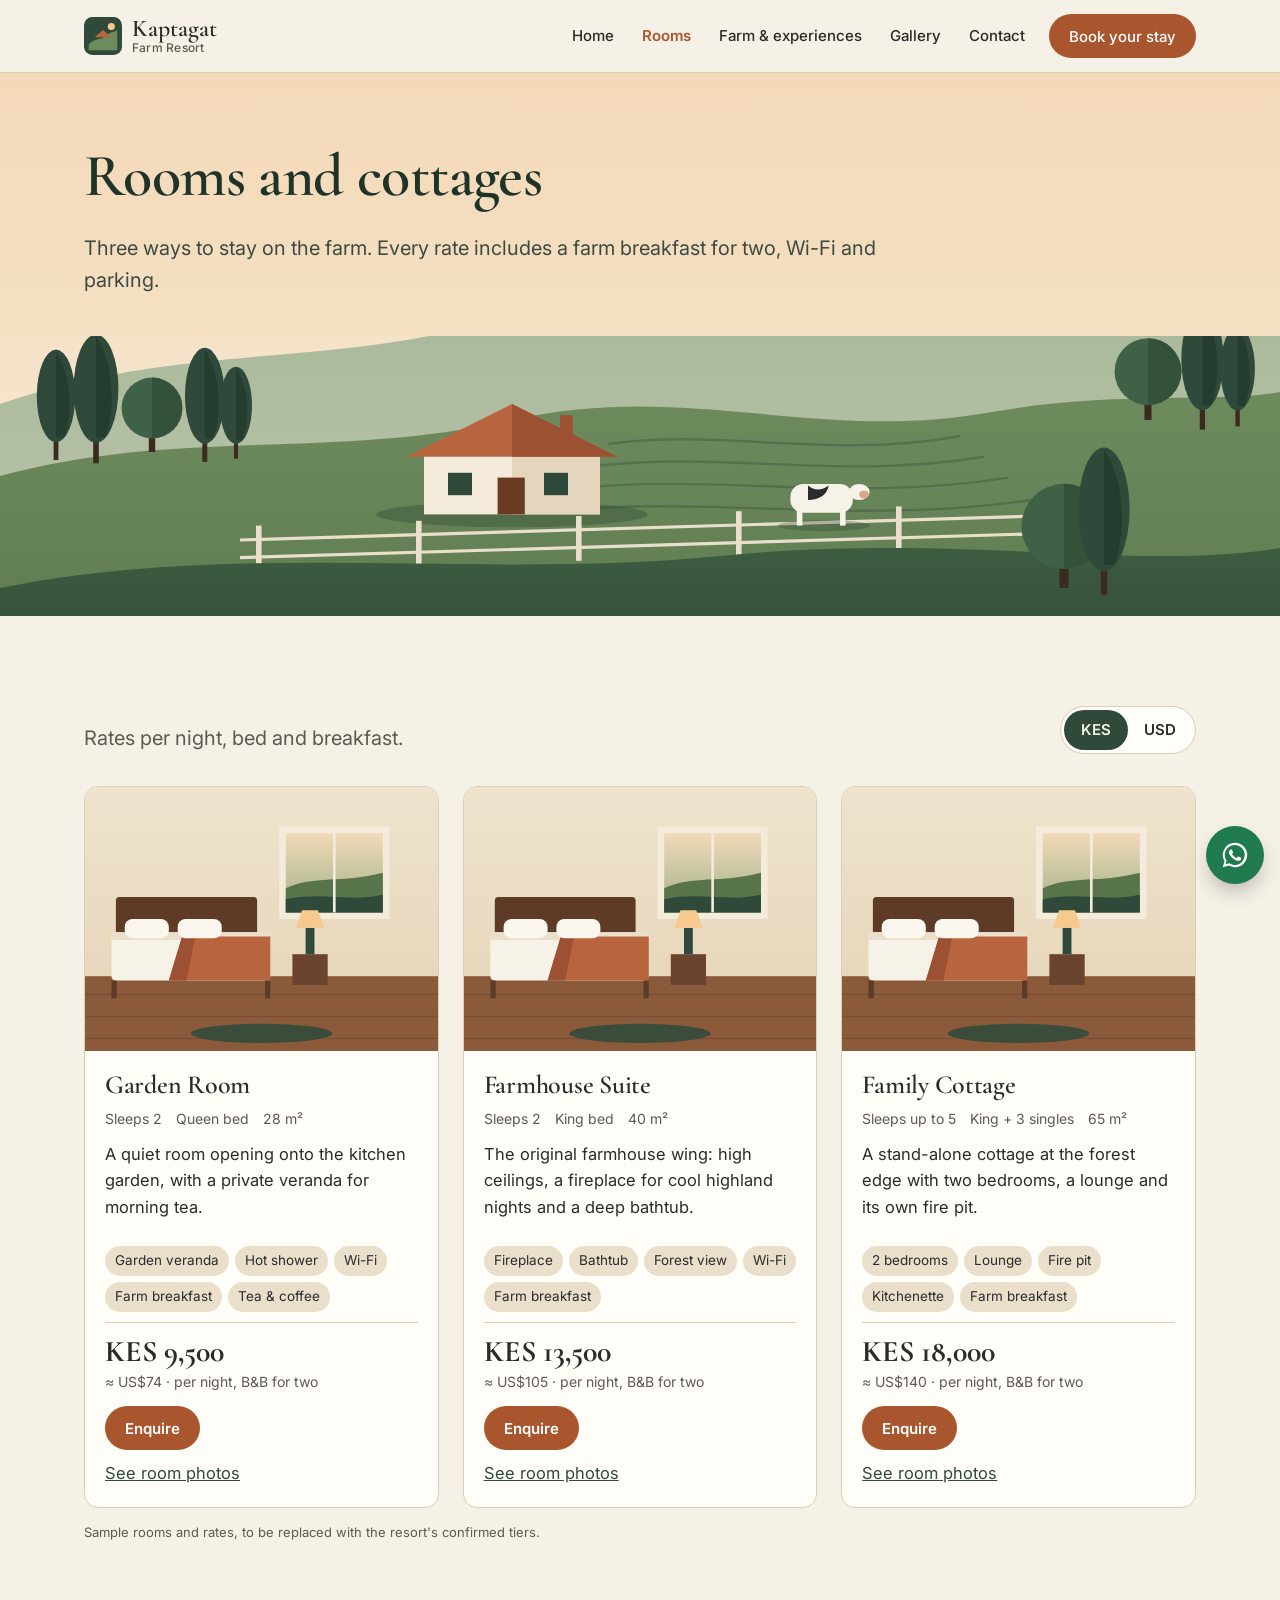
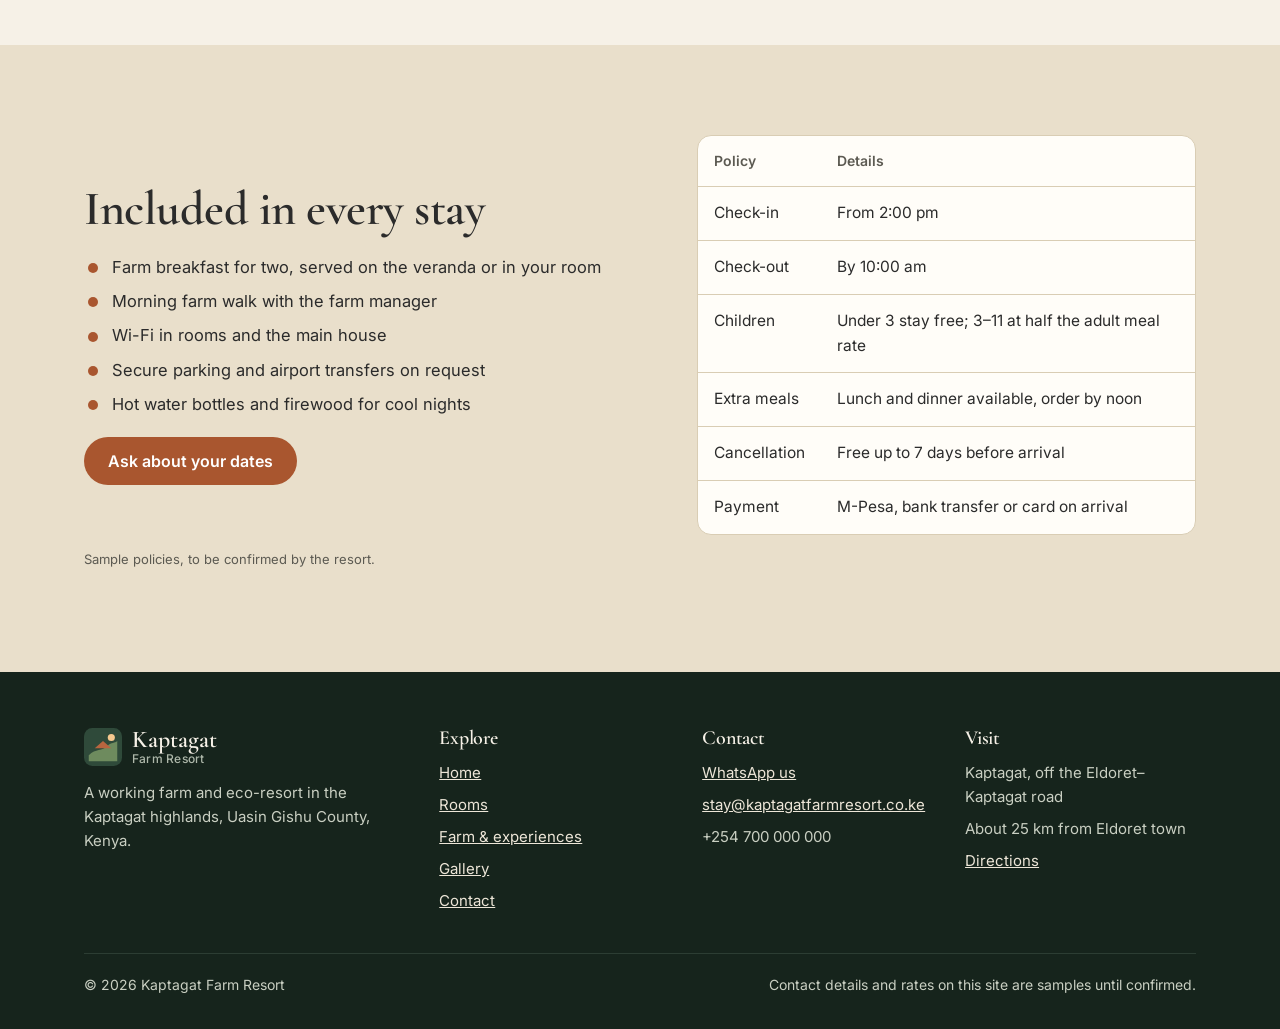
==== accommodations.html @ 2ffa2c2e "Add Kaptagat Farm Resort static website Five pages (home, rooms, farm & experiences, gallery, contac" ====
<!DOCTYPE html>
<html lang="en">
<head>
<meta charset="utf-8">
<meta name="viewport" content="width=device-width, initial-scale=1">
<title>Rooms and cottages | Kaptagat Farm Resort</title>
<meta name="description" content="Garden Rooms, Farmhouse Suites and Family Cottages at Kaptagat Farm Resort. Amenities, capacity and nightly rates in KES and USD, breakfast included.">
<link rel="canonical" href="https://kaptagatfarmresort.co.ke/accommodations.html">
<meta name="theme-color" content="#2F4A3A">
<meta property="og:type" content="website">
<meta property="og:site_name" content="Kaptagat Farm Resort">
<meta property="og:title" content="Rooms and cottages | Kaptagat Farm Resort">
<meta property="og:description" content="Garden Rooms, Farmhouse Suites and Family Cottages at Kaptagat Farm Resort. Amenities, capacity and nightly rates in KES and USD, breakfast included.">
<meta property="og:url" content="https://kaptagatfarmresort.co.ke/accommodations.html">
<meta property="og:image" content="https://kaptagatfarmresort.co.ke/img/og-image.jpg">
<meta name="twitter:card" content="summary_large_image">
<link rel="icon" href="img/favicon.svg" type="image/svg+xml">
<link rel="preconnect" href="https://fonts.googleapis.com">
<link rel="preconnect" href="https://fonts.gstatic.com" crossorigin>
<link rel="stylesheet" href="https://fonts.googleapis.com/css2?family=Cormorant+Garamond:wght@500;600;700&family=Inter:wght@400;500;600&display=swap">
<link rel="stylesheet" href="css/style.css">
</head>
<body>
<a class="skip" href="#main">Skip to content</a>
<header class="site-head">
  <div class="wrap head-in">
    <a class="brand" href="index.html" aria-label="Kaptagat Farm Resort, home"><svg viewBox="0 0 64 64" aria-hidden="true"><rect width="64" height="64" rx="14" fill="#2F4A3A"/><path d="M8 46 C20 34 30 40 40 30 C46 24 52 26 56 22 L56 56 L8 56Z" fill="#6E8B5E"/><path d="M18 34 L32 22 L46 34Z" fill="#B8653F"/><circle cx="46" cy="16" r="6" fill="#F6C98F"/></svg><span>Kaptagat<small>Farm Resort</small></span></a>
    <button class="menu-btn" type="button" aria-expanded="false" aria-controls="nav">Menu</button>
    <nav id="nav" aria-label="Main">
      <a href="index.html">Home</a><a href="accommodations.html">Rooms</a><a href="experiences.html">Farm &amp; experiences</a><a href="gallery.html">Gallery</a><a href="contact.html">Contact</a>
      <a class="btn btn-sm" href="contact.html">Book your stay</a>
    </nav>
  </div>
</header>
<main id="main">

<section class="page-hero" aria-labelledby="h1">
  <img class="scene" src="img/landscape.svg" alt="" width="1600" height="900">
  <div class="wrap"><h1 id="h1">Rooms and cottages</h1><p class="lede">Three ways to stay on the farm. Every rate includes a farm breakfast for two, Wi-Fi and parking.</p></div>
</section>
<section class="band" aria-label="Rooms">
  <div class="wrap">
    <div class="sec-head"><p class="lede">Rates per night, bed and breakfast.</p><div class="cur" role="group" aria-label="Show prices in"><button type="button" data-cur="KES" aria-pressed="true">KES</button><button type="button" data-cur="USD" aria-pressed="false">USD</button></div></div>
    <div class="rooms"><article class="room" id="garden">
  <img src="img/room.svg" alt="Garden Room: illustration standing in for a room photo" width="800" height="600" loading="lazy">
  <div class="room-body">
    <h3>Garden Room</h3>
    <div class="meta"><span>Sleeps 2</span><span>Queen bed</span><span>28 m²</span></div>
    <p>A quiet room opening onto the kitchen garden, with a private veranda for morning tea.</p>
    <ul class="amen"><li>Garden veranda</li><li>Hot shower</li><li>Wi-Fi</li><li>Farm breakfast</li><li>Tea &amp; coffee</li></ul>
    <div class="price"><div><b data-kes="9500">KES 9,500</b><br><span data-alt></span></div>
      <a class="btn btn-sm" href="contact.html">Enquire</a></div>
    <a href="gallery.html#rooms">See room photos</a>
  </div>
</article><article class="room" id="suite">
  <img src="img/room.svg" alt="Farmhouse Suite: illustration standing in for a room photo" width="800" height="600" loading="lazy">
  <div class="room-body">
    <h3>Farmhouse Suite</h3>
    <div class="meta"><span>Sleeps 2</span><span>King bed</span><span>40 m²</span></div>
    <p>The original farmhouse wing: high ceilings, a fireplace for cool highland nights and a deep bathtub.</p>
    <ul class="amen"><li>Fireplace</li><li>Bathtub</li><li>Forest view</li><li>Wi-Fi</li><li>Farm breakfast</li></ul>
    <div class="price"><div><b data-kes="13500">KES 13,500</b><br><span data-alt></span></div>
      <a class="btn btn-sm" href="contact.html">Enquire</a></div>
    <a href="gallery.html#rooms">See room photos</a>
  </div>
</article><article class="room" id="cottage">
  <img src="img/room.svg" alt="Family Cottage: illustration standing in for a room photo" width="800" height="600" loading="lazy">
  <div class="room-body">
    <h3>Family Cottage</h3>
    <div class="meta"><span>Sleeps up to 5</span><span>King + 3 singles</span><span>65 m²</span></div>
    <p>A stand-alone cottage at the forest edge with two bedrooms, a lounge and its own fire pit.</p>
    <ul class="amen"><li>2 bedrooms</li><li>Lounge</li><li>Fire pit</li><li>Kitchenette</li><li>Farm breakfast</li></ul>
    <div class="price"><div><b data-kes="18000">KES 18,000</b><br><span data-alt></span></div>
      <a class="btn btn-sm" href="contact.html">Enquire</a></div>
    <a href="gallery.html#rooms">See room photos</a>
  </div>
</article></div>
    <p class="sample">Sample rooms and rates, to be replaced with the resort's confirmed tiers.</p>
  </div>
</section>
<section class="band sand" aria-labelledby="h-incl">
  <div class="wrap split">
    <div>
      <h2 id="h-incl">Included in every stay</h2>
      <ul class="ticks">
        <li>Farm breakfast for two, served on the veranda or in your room</li>
        <li>Morning farm walk with the farm manager</li>
        <li>Wi-Fi in rooms and the main house</li>
        <li>Secure parking and airport transfers on request</li>
        <li>Hot water bottles and firewood for cool nights</li>
      </ul>
      <a class="btn" href="contact.html">Ask about your dates</a>
    </div>
    <div class="table-wrap">
      <table class="stack">
        <caption class="sr">Stay policies</caption>
        <thead><tr><th scope="col">Policy</th><th scope="col">Details</th></tr></thead>
        <tbody>
          <tr><td data-l="Policy">Check-in</td><td data-l="Details">From 2:00 pm</td></tr>
          <tr><td data-l="Policy">Check-out</td><td data-l="Details">By 10:00 am</td></tr>
          <tr><td data-l="Policy">Children</td><td data-l="Details">Under 3 stay free; 3–11 at half the adult meal rate</td></tr>
          <tr><td data-l="Policy">Extra meals</td><td data-l="Details">Lunch and dinner available, order by noon</td></tr>
          <tr><td data-l="Policy">Cancellation</td><td data-l="Details">Free up to 7 days before arrival</td></tr>
          <tr><td data-l="Policy">Payment</td><td data-l="Details">M-Pesa, bank transfer or card on arrival</td></tr>
        </tbody>
      </table>
    </div>
  </div>
  <div class="wrap"><p class="sample">Sample policies, to be confirmed by the resort.</p></div>
</section>
</main>
<footer class="site-foot">
  <div class="wrap">
    <div class="foot-grid">
      <div>
        <a class="brand" href="index.html" style="color:#F6F1E7"><svg viewBox="0 0 64 64" aria-hidden="true"><rect width="64" height="64" rx="14" fill="#2F4A3A"/><path d="M8 46 C20 34 30 40 40 30 C46 24 52 26 56 22 L56 56 L8 56Z" fill="#6E8B5E"/><path d="M18 34 L32 22 L46 34Z" fill="#B8653F"/><circle cx="46" cy="16" r="6" fill="#F6C98F"/></svg><span>Kaptagat<small style="color:#AEB8AA">Farm Resort</small></span></a>
        <p style="margin-top:14px">A working farm and eco-resort in the Kaptagat highlands, Uasin Gishu County, Kenya.</p>
      </div>
      <div><h3>Explore</h3><ul><li><a href="index.html">Home</a></li><li><a href="accommodations.html">Rooms</a></li><li><a href="experiences.html">Farm &amp; experiences</a></li><li><a href="gallery.html">Gallery</a></li><li><a href="contact.html">Contact</a></li></ul></div>
      <div><h3>Contact</h3><ul>
        <li><a data-wa="" href="#">WhatsApp us</a></li>
        <li><a data-email href="#"></a></li>
        <li><span data-phone-text></span></li>
      </ul></div>
      <div><h3>Visit</h3><ul>
        <li>Kaptagat, off the Eldoret–Kaptagat road</li>
        <li>About 25 km from Eldoret town</li>
        <li><a href="contact.html#directions">Directions</a></li>
      </ul></div>
    </div>
    <div class="foot-base"><span>© <span data-year></span> Kaptagat Farm Resort</span><span>Contact details and rates on this site are samples until confirmed.</span></div>
  </div>
</footer>
<a class="wa-float" data-wa="" href="#" aria-label="Chat with us on WhatsApp"><svg viewBox="0 0 32 32" aria-hidden="true"><path fill="#fff" d="M16 3a13 13 0 0 0-11.2 19.6L3 29l6.6-1.7A13 13 0 1 0 16 3zm0 23.6c-2 0-4-.6-5.7-1.6l-.4-.2-3.9 1 1-3.8-.3-.4A10.6 10.6 0 1 1 16 26.6zm5.8-7.9c-.3-.2-1.9-.9-2.2-1s-.5-.2-.7.2-.8 1-1 1.2-.4.2-.7 0a8.7 8.7 0 0 1-4.3-3.8c-.3-.6.3-.5 1-1.7.1-.2 0-.4 0-.6l-1-2.4c-.3-.6-.5-.5-.7-.5h-.6a1.2 1.2 0 0 0-.9.4 3.6 3.6 0 0 0-1.1 2.7 6.3 6.3 0 0 0 1.3 3.3 14.4 14.4 0 0 0 5.5 4.9c2 .9 2.8.9 3.8.8a3.3 3.3 0 0 0 2.2-1.5 2.7 2.7 0 0 0 .2-1.5c-.1-.2-.3-.3-.6-.5z"/></svg></a>
<script src="js/main.js" defer></script>
</body>
</html>
---- css/style.css ----
/* VOICE   occasion: calm, warm, highland farm-stay; few hues, plenty of air
   IDEA    a farmhouse guest book and its estate map: printed, earthy, hand-made
   PICTURE layered illustration of the Kaptagat highlands with the farmhouse at its heart
   COLOUR  cream ground, forest green fields, terracotta accent (client brief)
   TYPE    Cormorant Garamond display + Inter text
   LAYOUT  laptop: full-bleed scene, title in its sky, booking bar riding its base; phone: title, scene, booking form */

:root{color-scheme:light dark;
--bg:light-dark(#F6F1E7,#141C17);
--surface:light-dark(#FFFDF8,#1D2822);
--sand:light-dark(#E9DFCB,#24312A);
--ink:light-dark(#2B2B2B,#EDE6D8);
--muted:light-dark(#5C5A52,#B9B2A3);
--forest:light-dark(#2F4A3A,#8FB59A);
--forest-deep:#1F3328;
--terra:light-dark(#A9562F,#E08A60);
--terra-btn:#A9562F;
--line:light-dark(#D9CDB4,#33433A);
--radius:14px;
--shadow:0 1px 0 rgba(0,0,0,.04),0 8px 24px -12px rgba(31,51,40,.25);
--display:"Cormorant Garamond",Georgia,"Times New Roman",serif;
--text:"Inter",system-ui,-apple-system,"Segoe UI",Roboto,sans-serif}
:root[data-theme=light]{color-scheme:light}
:root[data-theme=dark]{color-scheme:dark}
*{box-sizing:border-box;min-width:0}
html{scroll-behavior:smooth;scroll-padding-top:84px}
body{margin:0;background:var(--bg);color:var(--ink);font:16.5px/1.6 var(--text);overflow-x:clip;-webkit-font-smoothing:antialiased}
img,svg{max-width:100%;height:auto;display:block}
a{color:var(--forest)}
a:hover{color:var(--terra)}
h1,h2,h3{font-family:var(--display);font-weight:600;line-height:1.05;letter-spacing:-.01em;margin:0 0 .4em;text-wrap:balance}
h1{font-size:clamp(40px,6vw,72px)}
h2{font-size:clamp(32px,4vw,48px)}
h3{font-size:26px}
p{margin:0 0 1em;max-width:66ch}
:focus-visible{outline:3px solid var(--terra);outline-offset:3px;border-radius:4px}
.skip{position:absolute;left:-999px;top:8px;background:var(--forest-deep);color:#fff;padding:10px 16px;z-index:100;border-radius:8px}
.skip:focus{left:16px}
.wrap{max-width:1240px;margin:0 auto;padding:0 max(5vw,16px)}
.band{padding-block:clamp(48px,7vw,96px)}
.band.sand{background:var(--sand)}
.band.forest{background:var(--forest-deep);color:#EDE6D8}
.band.forest h2,.band.forest h3{color:#F6F1E7}
.band.forest a{color:#F3D9B8}
.lede{font-size:clamp(18px,2vw,20px);color:var(--muted)}
.forest .lede{color:#C9CFC2}
.sample{font-size:13px;color:var(--muted);margin-top:14px}
.forest .sample{color:#AEB8AA}
.sr{position:absolute;width:1px;height:1px;overflow:hidden;clip:rect(0 0 0 0);white-space:nowrap}

/* Buttons */
.btn{display:inline-flex;align-items:center;justify-content:center;gap:8px;min-height:48px;padding:0 22px;border-radius:999px;border:2px solid transparent;background:var(--terra-btn);color:#fff;font:600 16px/1 var(--text);text-decoration:none;cursor:pointer;transition:background .2s,transform .2s}
.btn:hover{background:#8E4626;color:#fff}
.btn:active{transform:translateY(1px)}
.btn.ghost{background:transparent;border-color:currentColor;color:var(--forest)}
.btn.ghost:hover{background:var(--forest);color:var(--bg)}
.forest .btn.ghost{color:#F6F1E7}
.btn.wa{background:#1F7A4D}
.btn.wa:hover{background:#17603C}
.btn-sm{min-height:44px;padding:0 18px;font-size:15px}

/* Header */
.site-head{position:sticky;top:0;z-index:50;background:color-mix(in srgb,var(--bg) 92%,transparent);backdrop-filter:blur(8px);border-bottom:1px solid var(--line)}
.head-in{display:flex;align-items:center;justify-content:space-between;gap:16px;min-height:72px}
.brand{display:flex;align-items:center;gap:10px;text-decoration:none;color:var(--ink);font:600 24px/1 var(--display)}
.brand small{display:block;font:500 12px/1.2 var(--text);color:var(--muted);letter-spacing:.02em}
.brand svg{width:38px;height:38px}
.menu-btn{display:none;min-height:44px;padding:0 16px;border-radius:999px;border:1.5px solid var(--line);background:var(--surface);color:var(--ink);font:600 15px var(--text);cursor:pointer}
#nav{display:flex;align-items:center;gap:4px;flex-wrap:wrap}
#nav a{padding:10px 12px;border-radius:999px;text-decoration:none;color:var(--ink);font-weight:500;font-size:15px}
#nav a:hover{background:var(--sand)}
#nav a[aria-current=page]{color:var(--terra);font-weight:600}
#nav a.btn{color:#fff;margin-left:8px;padding:0 18px}
#nav a.btn:hover{background:#8E4626}
@media(max-width:900px){
.menu-btn{display:inline-flex;align-items:center}
#nav{display:none;position:absolute;left:0;right:0;top:100%;flex-direction:column;align-items:stretch;background:var(--bg);border-bottom:1px solid var(--line);padding:8px max(5vw,16px) 16px}
#nav.open{display:flex}
#nav a{padding:14px 12px;font-size:17px}
#nav a.btn{margin:8px 0 0}}

/* Hero: text sits in the sky, the illustrated scene is a band along the bottom */
.hero,.page-hero{position:relative;isolation:isolate;overflow:hidden;background:linear-gradient(#F3D9B8,#F5E2C8 70%)}
.hero>img.scene,.page-hero>img.scene{position:absolute;left:0;right:0;bottom:0;width:100%;object-fit:cover;z-index:-1}
.hero{min-height:min(92svh,860px);padding-top:clamp(40px,6vw,88px)}
.hero>img.scene{height:50%;object-position:50% 42%}
.hero h1{color:#1F3328;max-width:18ch}
.hero .lede{color:#3E4A40;max-width:56ch}
.hero-cta{display:flex;flex-wrap:wrap;gap:12px;margin-top:8px}
.hero .btn.ghost{color:#1F3328}
.hero .btn.ghost:hover{background:#1F3328;color:#F6F1E7}
.page-hero{padding-block:clamp(40px,6vw,72px) clamp(200px,24vw,300px)}
.page-hero>img.scene{height:clamp(180px,22vw,280px);object-position:50% 70%}
.page-hero h1{color:#1F3328;font-size:clamp(40px,5vw,60px)}
.page-hero .lede{color:#3E4A40}
@media(max-width:700px){
.hero{min-height:0;display:flex;flex-direction:column}
.hero>img.scene{position:static;order:2;height:240px;margin-top:28px;object-position:50% 75%}}

/* Booking bar */
.booking{position:relative;z-index:2;margin-top:clamp(-64px,-5vw,-40px)}
.booking form{display:grid;grid-template-columns:repeat(4,minmax(0,1fr)) auto;gap:12px;align-items:end;background:var(--surface);border:1px solid var(--line);border-radius:20px;padding:18px;box-shadow:var(--shadow)}
.field{display:grid;gap:6px}
.field label{font-size:14px;font-weight:600;color:var(--muted)}
input,select,textarea{width:100%;min-height:48px;padding:10px 14px;border-radius:10px;border:1.5px solid var(--line);background:var(--bg);color:var(--ink);font:16px var(--text)}
input,select{height:48px}
textarea{min-height:120px;resize:vertical}
input:focus,select:focus,textarea:focus{border-color:var(--forest);outline:3px solid color-mix(in srgb,var(--forest) 25%,transparent);outline-offset:0}
[aria-invalid=true]{border-color:#C2412D}
.err{color:#C2412D;font-size:14px;min-height:1.2em}
@media(max-width:960px){.booking form{grid-template-columns:repeat(2,minmax(0,1fr))}.booking form .btn{grid-column:1/-1}}
@media(max-width:520px){.booking form{grid-template-columns:minmax(0,1fr)}}
.quote{display:none;margin-top:14px;background:var(--surface);border:1px solid var(--line);border-radius:16px;padding:18px 20px;box-shadow:var(--shadow)}
.quote.show{display:grid;grid-template-columns:minmax(0,1fr) auto;gap:16px;align-items:center}
.quote strong{font-family:var(--display);font-size:30px;line-height:1.1;display:block;white-space:nowrap}
.quote .acts{display:flex;flex-wrap:wrap;gap:10px}
@media(max-width:700px){.quote.show{grid-template-columns:minmax(0,1fr)}}
.nowrap{white-space:nowrap}

/* Value props */
.values{display:grid;grid-template-columns:repeat(4,minmax(0,1fr));gap:clamp(16px,3vw,40px);margin-top:36px}
.values div{border-top:2px solid var(--forest);padding-top:16px}
.values h3{font-size:24px}
.values p{color:var(--muted);font-size:15.5px;margin:0}
@media(max-width:900px){.values{grid-template-columns:repeat(2,minmax(0,1fr))}}
@media(max-width:520px){.values{grid-template-columns:minmax(0,1fr)}}

/* Section heads */
.sec-head{display:flex;justify-content:space-between;align-items:end;gap:16px 32px;flex-wrap:wrap;margin-bottom:32px}
.sec-head p{margin:0}

/* Room cards */
.rooms{display:grid;grid-template-columns:repeat(3,minmax(0,1fr));gap:24px}
@media(max-width:960px){.rooms{grid-template-columns:repeat(2,minmax(0,1fr))}}
@media(max-width:620px){.rooms{grid-template-columns:minmax(0,1fr)}}
.room{display:flex;flex-direction:column;background:var(--surface);border:1px solid var(--line);border-radius:var(--radius);overflow:hidden}
.room img{aspect-ratio:4/3;width:100%;object-fit:cover}
.room-body{display:flex;flex-direction:column;gap:10px;padding:20px;flex:1}
.room h3{margin:0}
.meta{display:flex;flex-wrap:wrap;gap:6px 14px;font-size:14px;color:var(--muted)}
.amen{display:flex;flex-wrap:wrap;gap:6px;padding:0;margin:0;list-style:none}
.amen li{font-size:13.5px;padding:4px 10px;border-radius:999px;background:var(--sand)}
.price{display:flex;align-items:baseline;justify-content:space-between;gap:12px;margin-top:auto;padding-top:14px;border-top:1px solid var(--line);flex-wrap:wrap}
.price b{font-family:var(--display);font-size:30px;line-height:1;white-space:nowrap}
.price span{font-size:14px;color:var(--muted);white-space:nowrap}

/* Currency toggle */
.cur{display:inline-flex;border:1.5px solid var(--line);border-radius:999px;padding:3px;background:var(--surface)}
.cur button{min-height:40px;min-width:64px;border:0;border-radius:999px;background:transparent;color:var(--ink);font:600 15px var(--text);cursor:pointer}
.cur button[aria-pressed=true]{background:var(--forest);color:var(--bg)}

/* Split sections */
.split{display:grid;grid-template-columns:minmax(0,1.1fr) minmax(0,1fr);gap:clamp(24px,5vw,72px);align-items:center}
.split.rev>:first-child{order:2}
.split figure{margin:0;border-radius:var(--radius);overflow:hidden}
.split figure img{width:100%;aspect-ratio:4/3;object-fit:cover}
@media(max-width:800px){.split{grid-template-columns:minmax(0,1fr)}.split.rev>:first-child{order:0}}
ul.ticks{padding:0;list-style:none;margin:0 0 1.2em}
ul.ticks li{padding-left:28px;position:relative;margin-bottom:8px}
ul.ticks li::before{content:"";position:absolute;left:4px;top:.55em;width:10px;height:10px;border-radius:50%;background:var(--terra)}

/* Highlights strip */
.highlights{display:grid;grid-template-columns:repeat(3,minmax(0,1fr));gap:24px}
.highlights a{display:block;text-decoration:none;color:inherit;border-radius:var(--radius);overflow:hidden;background:var(--surface);border:1px solid var(--line)}
.highlights img{aspect-ratio:16/10;width:100%;object-fit:cover}
.highlights div{padding:18px 20px}
.highlights h3{margin-bottom:6px}
.highlights p{color:var(--muted);margin:0;font-size:15.5px}
@media(max-width:800px){.highlights{grid-template-columns:minmax(0,1fr)}}

/* Experiences */
.exp-grid{display:grid;grid-template-columns:repeat(2,minmax(0,1fr));gap:24px}
@media(max-width:700px){.exp-grid{grid-template-columns:minmax(0,1fr)}}
.exp{background:var(--surface);border:1px solid var(--line);border-radius:var(--radius);padding:24px}
.exp .meta{margin-bottom:8px}
.table-wrap{overflow-x:auto;border:1px solid var(--line);border-radius:var(--radius);background:var(--surface)}
table{width:100%;border-collapse:collapse;font-size:15.5px}
th,td{padding:14px 16px;text-align:left;border-bottom:1px solid var(--line);vertical-align:top}
th{font-weight:600;color:var(--muted);font-size:14px}
tr:last-child td{border-bottom:0}
td.num{text-align:right;white-space:nowrap;font-variant-numeric:tabular-nums}
@media(max-width:600px){.stack thead{display:none}.stack tr{display:grid;padding:10px 14px;border-bottom:1px solid var(--line)}.stack td{display:flex;justify-content:space-between;gap:12px;border:0;padding:4px 0;text-align:right}.stack td::before{content:attr(data-l);font-weight:600;color:var(--muted);text-align:left}}
.attractions{display:grid;grid-template-columns:repeat(3,minmax(0,1fr));gap:0 32px;padding:0;margin:0;list-style:none}
.attractions li{padding:16px 0;border-bottom:1px solid rgba(237,230,216,.2)}
.attractions b{display:block;font-family:var(--display);font-size:22px;color:#F6F1E7}
.attractions span{font-size:14.5px;color:#C9CFC2}
@media(max-width:860px){.attractions{grid-template-columns:repeat(2,minmax(0,1fr))}}
@media(max-width:520px){.attractions{grid-template-columns:minmax(0,1fr)}}

/* Gallery */
.filters{display:flex;flex-wrap:wrap;gap:8px;margin-bottom:24px}
.filters button{min-height:44px;padding:0 18px;border-radius:999px;border:1.5px solid var(--line);background:var(--surface);color:var(--ink);font:600 15px var(--text);cursor:pointer}
.filters button[aria-pressed=true]{background:var(--forest);border-color:var(--forest);color:var(--bg)}
.gallery{display:grid;grid-template-columns:repeat(auto-fill,minmax(min(100%,260px),1fr));gap:16px}
.gallery button{display:block;width:100%;padding:0;border:0;background:none;cursor:zoom-in;border-radius:12px;overflow:hidden;text-align:left;color:inherit}
.gallery img{aspect-ratio:4/3;width:100%;object-fit:cover;transition:transform .4s}
.gallery button:hover img{transform:scale(1.04)}
.gallery figcaption{font-size:14.5px;padding:8px 2px;color:var(--muted)}
.gallery figure{margin:0}
.gallery figure[hidden]{display:none}
dialog.lightbox{border:0;padding:0;max-width:min(1100px,94vw);width:100%;background:var(--surface);color:var(--ink);border-radius:16px;overflow:hidden}
dialog.lightbox::backdrop{background:rgba(15,22,18,.85)}
dialog.lightbox img{width:100%;max-height:72vh;object-fit:cover}
.lb-bar{display:flex;align-items:center;justify-content:space-between;gap:12px;padding:12px 16px;flex-wrap:wrap}
.lb-bar p{margin:0}
.lb-bar .acts{display:flex;gap:8px}
.lb-bar button{min-height:44px;min-width:44px;border-radius:999px;border:1.5px solid var(--line);background:var(--bg);color:var(--ink);font:600 15px var(--text);cursor:pointer;padding:0 14px}

/* Contact */
.contact-grid{display:grid;grid-template-columns:minmax(0,1.2fr) minmax(0,1fr);gap:clamp(24px,4vw,56px);align-items:start}
@media(max-width:860px){.contact-grid{grid-template-columns:minmax(0,1fr)}}
.card{background:var(--surface);border:1px solid var(--line);border-radius:var(--radius);padding:clamp(20px,3vw,32px)}
.form-grid{display:grid;grid-template-columns:repeat(2,minmax(0,1fr));gap:14px 16px}
.form-grid .full{grid-column:1/-1}
@media(max-width:560px){.form-grid{grid-template-columns:minmax(0,1fr)}}
.check{display:flex;gap:10px;align-items:flex-start;font-size:15px}
.check input{width:22px;min-height:22px;height:22px;margin-top:2px;flex:none}
.hp{position:absolute;left:-9999px}
.success{display:none;border:1.5px solid var(--forest);background:color-mix(in srgb,var(--forest) 10%,var(--surface));border-radius:12px;padding:16px 18px;margin-top:16px}
.success.show{display:block}
.route{list-style:none;padding:0;margin:0 0 20px;display:grid;gap:0}
.route li{display:grid;grid-template-columns:18px minmax(0,1fr) auto;gap:12px;align-items:start;padding:12px 0;position:relative}
.route li::before{content:"";width:14px;height:14px;border-radius:50%;background:var(--forest);margin-top:5px;box-shadow:0 0 0 4px var(--sand)}
.route li:not(:last-child)::after{content:"";position:absolute;left:6px;top:30px;bottom:-8px;width:2px;background:var(--line)}
.route li:last-child::before{background:var(--terra)}
.route b{display:block}
.route span{color:var(--muted);font-size:14.5px}
.route em{font-style:normal;font-weight:600;white-space:nowrap;font-size:15px}
.contact-list{list-style:none;padding:0;margin:0;display:grid;gap:12px}
.contact-list b{display:block;font-size:14px;color:var(--muted);font-weight:600}
.map-frame{border-radius:var(--radius);overflow:hidden;border:1px solid var(--line);aspect-ratio:16/10;background:var(--sand);display:grid;place-items:center;text-align:center;padding:20px}

/* CTA + footer */
.cta{display:flex;justify-content:space-between;align-items:center;gap:24px;flex-wrap:wrap}
.cta h2{margin:0;max-width:20ch}
.cta .acts{display:flex;gap:12px;flex-wrap:wrap}
.site-foot{background:#16241C;color:#C9CFC2;padding-block:56px 32px;font-size:15px}
.site-foot a{color:#EDE6D8}
.foot-grid{display:grid;grid-template-columns:minmax(0,1.4fr) repeat(3,minmax(0,1fr));gap:32px}
.foot-grid h3{font-size:20px;color:#F6F1E7;margin-bottom:12px}
.foot-grid ul{list-style:none;padding:0;margin:0;display:grid;gap:8px}
.foot-base{border-top:1px solid #2C3D33;margin-top:40px;padding-top:20px;display:flex;justify-content:space-between;gap:12px;flex-wrap:wrap;font-size:14px}
@media(max-width:860px){.foot-grid{grid-template-columns:repeat(2,minmax(0,1fr))}}
@media(max-width:520px){.foot-grid{grid-template-columns:minmax(0,1fr)}}

/* WhatsApp float */
.wa-float{position:fixed;right:max(16px,env(safe-area-inset-right));bottom:max(16px,env(safe-area-inset-bottom));z-index:60;width:58px;height:58px;border-radius:50%;background:#1F7A4D;display:grid;place-items:center;box-shadow:0 10px 24px -8px rgba(0,0,0,.4)}
.wa-float:hover{background:#17603C}
.wa-float svg{width:30px;height:30px}

@media(prefers-reduced-motion:reduce){*{scroll-behavior:auto!important;transition:none!important;animation:none!important}}
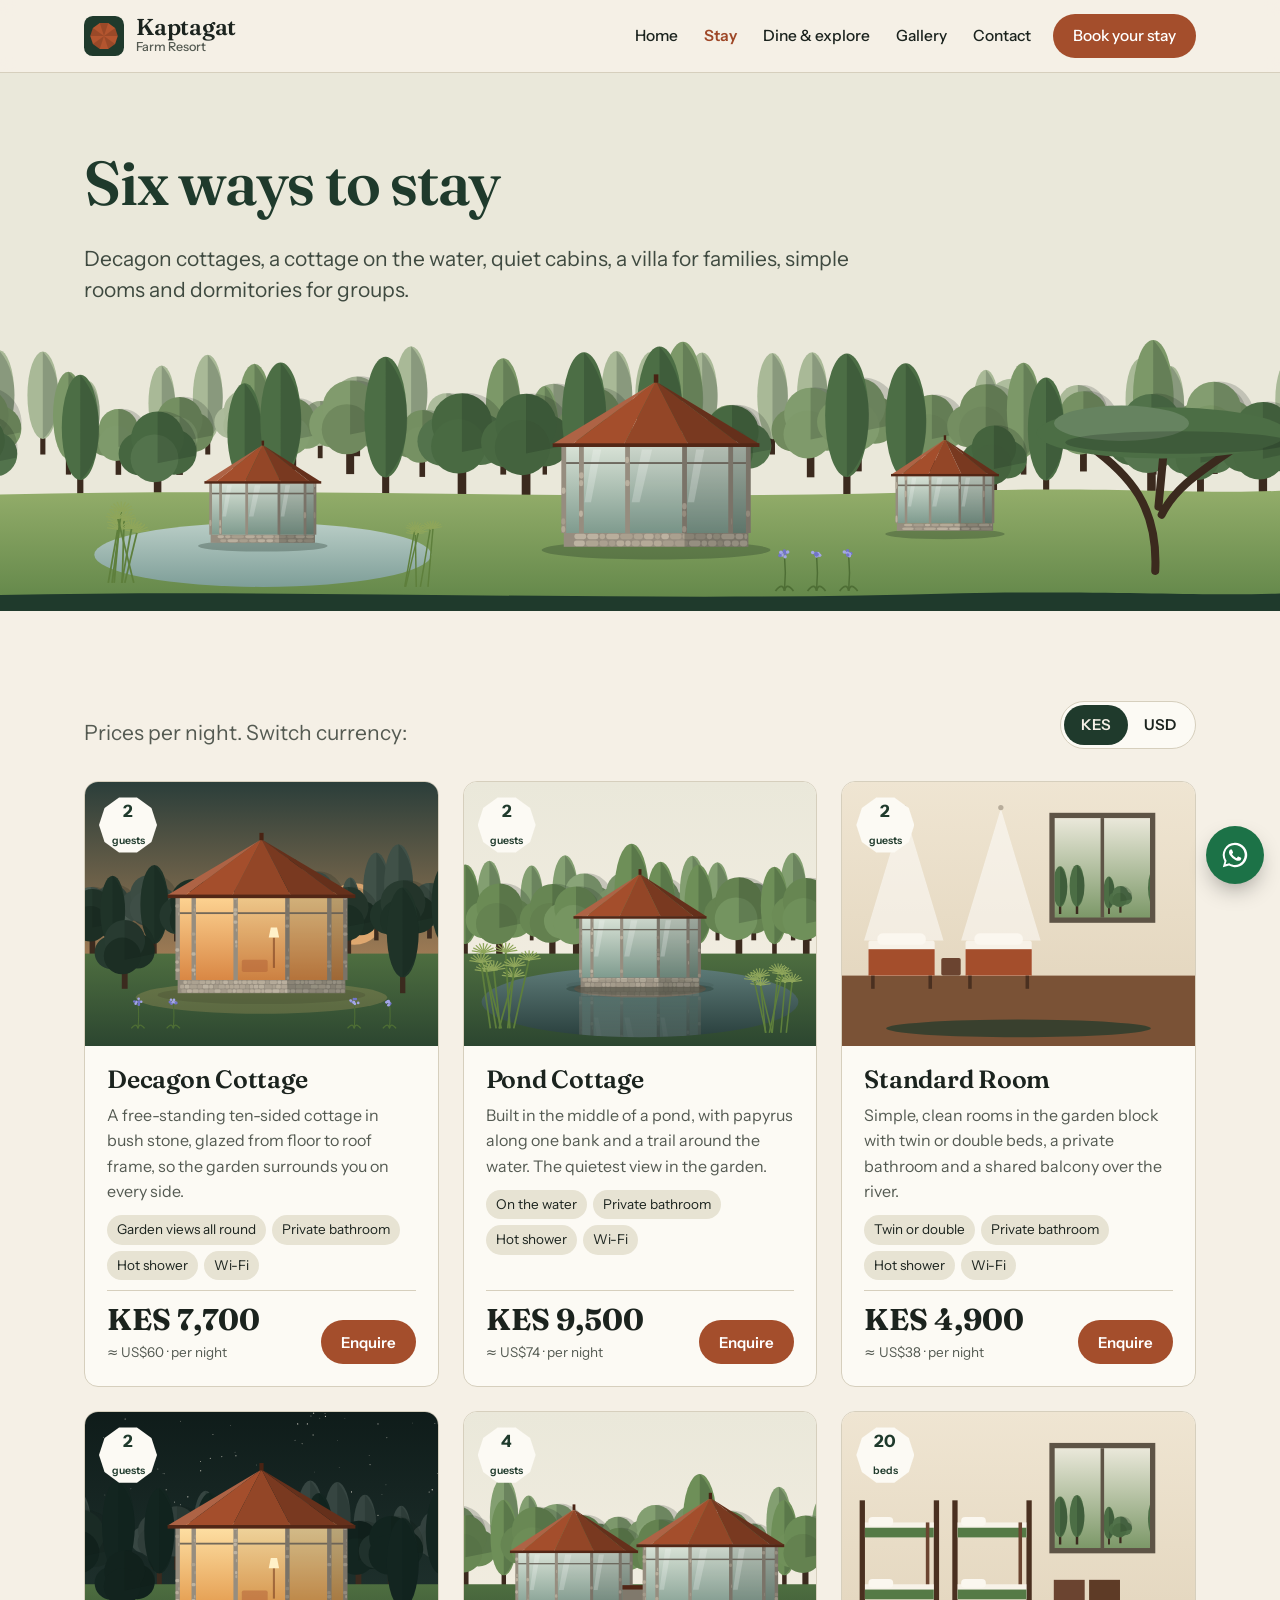
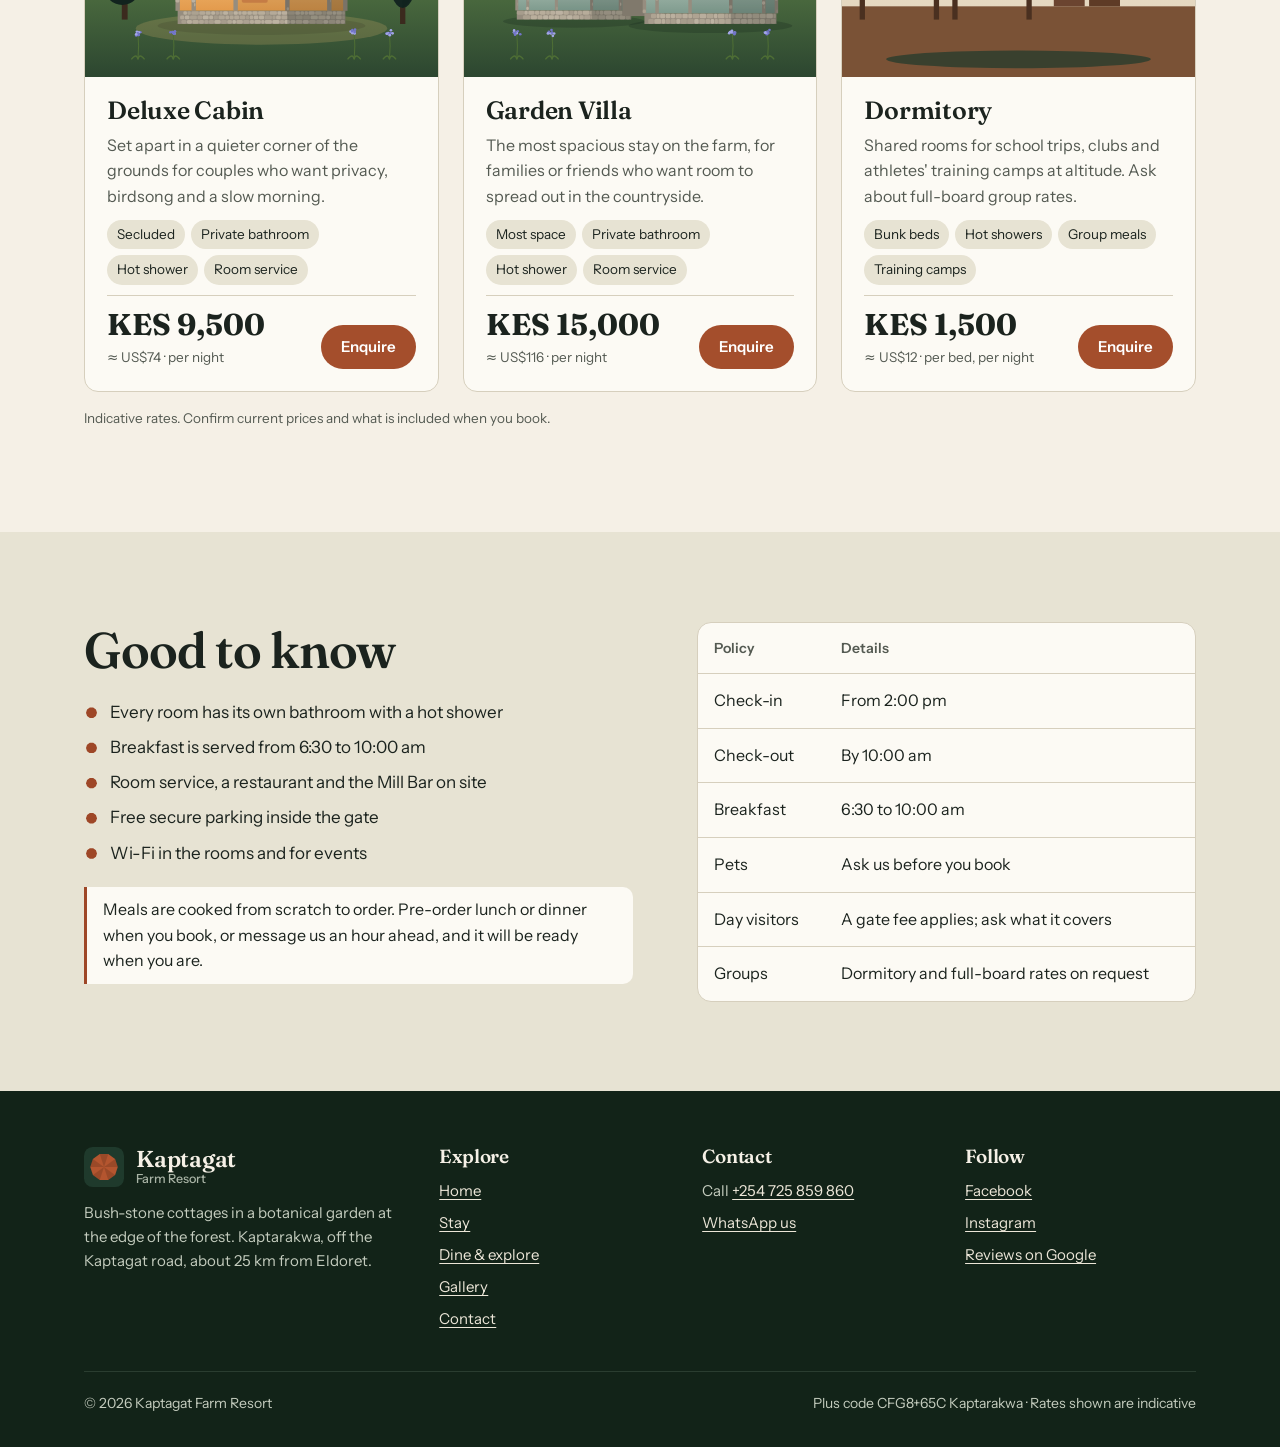
==== commit 096ef5f8: "Redesign site around the resort's real features Decagon bush-stone cottages, pond cottage, Mill Bar," ====
--- a/accommodations.html
+++ b/accommodations.html
@@ -3,31 +3,31 @@
 <head>
 <meta charset="utf-8">
 <meta name="viewport" content="width=device-width, initial-scale=1">
-<title>Rooms and cottages | Kaptagat Farm Resort</title>
-<meta name="description" content="Garden Rooms, Farmhouse Suites and Family Cottages at Kaptagat Farm Resort. Amenities, capacity and nightly rates in KES and USD, breakfast included.">
+<title>Cottages and rooms | Kaptagat Farm Resort</title>
+<meta name="description" content="Decagon bush-stone cottages, a pond cottage, deluxe cabins, a garden villa, standard rooms and dormitories at Kaptagat Farm Resort. Rates in KES and USD.">
 <link rel="canonical" href="https://kaptagatfarmresort.co.ke/accommodations.html">
-<meta name="theme-color" content="#2F4A3A">
+<meta name="theme-color" content="#1F3A2C">
 <meta property="og:type" content="website">
 <meta property="og:site_name" content="Kaptagat Farm Resort">
-<meta property="og:title" content="Rooms and cottages | Kaptagat Farm Resort">
-<meta property="og:description" content="Garden Rooms, Farmhouse Suites and Family Cottages at Kaptagat Farm Resort. Amenities, capacity and nightly rates in KES and USD, breakfast included.">
+<meta property="og:title" content="Cottages and rooms | Kaptagat Farm Resort">
+<meta property="og:description" content="Decagon bush-stone cottages, a pond cottage, deluxe cabins, a garden villa, standard rooms and dormitories at Kaptagat Farm Resort. Rates in KES and USD.">
 <meta property="og:url" content="https://kaptagatfarmresort.co.ke/accommodations.html">
 <meta property="og:image" content="https://kaptagatfarmresort.co.ke/img/og-image.jpg">
 <meta name="twitter:card" content="summary_large_image">
 <link rel="icon" href="img/favicon.svg" type="image/svg+xml">
 <link rel="preconnect" href="https://fonts.googleapis.com">
 <link rel="preconnect" href="https://fonts.gstatic.com" crossorigin>
-<link rel="stylesheet" href="https://fonts.googleapis.com/css2?family=Cormorant+Garamond:wght@500;600;700&family=Inter:wght@400;500;600&display=swap">
+<link rel="stylesheet" href="https://fonts.googleapis.com/css2?family=Fraunces:opsz,wght@9..144,500;9..144,600&amp;family=Instrument+Sans:wght@400;500;600;700&amp;display=swap">
 <link rel="stylesheet" href="css/style.css">
 </head>
 <body>
 <a class="skip" href="#main">Skip to content</a>
 <header class="site-head">
   <div class="wrap head-in">
-    <a class="brand" href="index.html" aria-label="Kaptagat Farm Resort, home"><svg viewBox="0 0 64 64" aria-hidden="true"><rect width="64" height="64" rx="14" fill="#2F4A3A"/><path d="M8 46 C20 34 30 40 40 30 C46 24 52 26 56 22 L56 56 L8 56Z" fill="#6E8B5E"/><path d="M18 34 L32 22 L46 34Z" fill="#B8653F"/><circle cx="46" cy="16" r="6" fill="#F6C98F"/></svg><span>Kaptagat<small>Farm Resort</small></span></a>
+    <a class="brand" href="index.html" aria-label="Kaptagat Farm Resort, home"><svg viewBox="0 0 64 64" aria-hidden="true"><rect width="64" height="64" rx="14" fill="#1F3A2C"/><polygon points="54.0,32.0 49.8,44.9 38.8,52.9 25.2,52.9 14.2,44.9 10.0,32.0 14.2,19.1 25.2,11.1 38.8,11.1 49.8,19.1" fill="#B4552F"/><path d="M32 32 L49.8 44.9 L38.8 52.9Z" fill="#000" opacity=".14"/><path d="M32 32 L25.2 52.9 L14.2 44.9Z" fill="#000" opacity=".14"/><path d="M32 32 L10.0 32.0 L14.2 19.1Z" fill="#000" opacity=".14"/><path d="M32 32 L25.2 11.1 L38.8 11.1Z" fill="#000" opacity=".14"/><path d="M32 32 L49.8 19.1 L54.0 32.0Z" fill="#000" opacity=".14"/></svg><span>Kaptagat<small>Farm Resort</small></span></a>
     <button class="menu-btn" type="button" aria-expanded="false" aria-controls="nav">Menu</button>
     <nav id="nav" aria-label="Main">
-      <a href="index.html">Home</a><a href="accommodations.html">Rooms</a><a href="experiences.html">Farm &amp; experiences</a><a href="gallery.html">Gallery</a><a href="contact.html">Contact</a>
+      <a href="index.html">Home</a><a href="accommodations.html">Stay</a><a href="experiences.html">Dine &amp; explore</a><a href="gallery.html">Gallery</a><a href="contact.html">Contact</a>
       <a class="btn btn-sm" href="contact.html">Book your stay</a>
     </nav>
   </div>
@@ -35,61 +35,88 @@
 <main id="main">
 
 <section class="page-hero" aria-labelledby="h1">
-  <img class="scene" src="img/landscape.svg" alt="" width="1600" height="900">
-  <div class="wrap"><h1 id="h1">Rooms and cottages</h1><p class="lede">Three ways to stay on the farm. Every rate includes a farm breakfast for two, Wi-Fi and parking.</p></div>
+  <img class="scene" src="img/banner.svg" alt="" width="1600" height="420">
+  <div class="wrap"><h1 id="h1">Six ways to stay</h1><p class="lede">Decagon cottages, a cottage on the water, quiet cabins, a villa for families, simple rooms and dormitories for groups.</p></div>
 </section>
-<section class="band" aria-label="Rooms">
+<section class="band" aria-label="Accommodation">
   <div class="wrap">
-    <div class="sec-head"><p class="lede">Rates per night, bed and breakfast.</p><div class="cur" role="group" aria-label="Show prices in"><button type="button" data-cur="KES" aria-pressed="true">KES</button><button type="button" data-cur="USD" aria-pressed="false">USD</button></div></div>
-    <div class="rooms"><article class="room" id="garden">
-  <img src="img/room.svg" alt="Garden Room: illustration standing in for a room photo" width="800" height="600" loading="lazy">
+    <div class="sec-head"><p class="lede">Prices per night. Switch currency:</p><div class="cur" role="group" aria-label="Show prices in"><button type="button" data-cur="KES" aria-pressed="true">KES</button><button type="button" data-cur="USD" aria-pressed="false">USD</button></div></div>
+    <div class="rooms"><article class="room" id="cottage">
+  <img src="img/cottage.svg" alt="Decagon Cottage: illustration in place of a photo" width="800" height="600" loading="lazy">
+  <div class="cap" aria-label="Sleeps 2">2<small>guests</small></div>
   <div class="room-body">
-    <h3>Garden Room</h3>
-    <div class="meta"><span>Sleeps 2</span><span>Queen bed</span><span>28 m²</span></div>
-    <p>A quiet room opening onto the kitchen garden, with a private veranda for morning tea.</p>
-    <ul class="amen"><li>Garden veranda</li><li>Hot shower</li><li>Wi-Fi</li><li>Farm breakfast</li><li>Tea &amp; coffee</li></ul>
-    <div class="price"><div><b data-kes="9500">KES 9,500</b><br><span data-alt></span></div>
+    <h3>Decagon Cottage</h3>
+    <p>A free-standing ten-sided cottage in bush stone, glazed from floor to roof frame, so the garden surrounds you on every side.</p>
+    <ul class="amen"><li>Garden views all round</li><li>Private bathroom</li><li>Hot shower</li><li>Wi-Fi</li></ul>
+    <div class="price"><div><b data-kes="7700" data-unit="per night">KES 7,700</b><small data-alt></small></div>
       <a class="btn btn-sm" href="contact.html">Enquire</a></div>
-    <a href="gallery.html#rooms">See room photos</a>
   </div>
-</article><article class="room" id="suite">
-  <img src="img/room.svg" alt="Farmhouse Suite: illustration standing in for a room photo" width="800" height="600" loading="lazy">
+</article><article class="room" id="pond">
+  <img src="img/pond-cottage.svg" alt="Pond Cottage: illustration in place of a photo" width="800" height="600" loading="lazy">
+  <div class="cap" aria-label="Sleeps 2">2<small>guests</small></div>
   <div class="room-body">
-    <h3>Farmhouse Suite</h3>
-    <div class="meta"><span>Sleeps 2</span><span>King bed</span><span>40 m²</span></div>
-    <p>The original farmhouse wing: high ceilings, a fireplace for cool highland nights and a deep bathtub.</p>
-    <ul class="amen"><li>Fireplace</li><li>Bathtub</li><li>Forest view</li><li>Wi-Fi</li><li>Farm breakfast</li></ul>
-    <div class="price"><div><b data-kes="13500">KES 13,500</b><br><span data-alt></span></div>
+    <h3>Pond Cottage</h3>
+    <p>Built in the middle of a pond, with papyrus along one bank and a trail around the water. The quietest view in the garden.</p>
+    <ul class="amen"><li>On the water</li><li>Private bathroom</li><li>Hot shower</li><li>Wi-Fi</li></ul>
+    <div class="price"><div><b data-kes="9500" data-unit="per night">KES 9,500</b><small data-alt></small></div>
       <a class="btn btn-sm" href="contact.html">Enquire</a></div>
-    <a href="gallery.html#rooms">See room photos</a>
   </div>
-</article><article class="room" id="cottage">
-  <img src="img/room.svg" alt="Family Cottage: illustration standing in for a room photo" width="800" height="600" loading="lazy">
+</article><article class="room" id="standard">
+  <img src="img/room.svg" alt="Standard Room: illustration in place of a photo" width="800" height="600" loading="lazy">
+  <div class="cap" aria-label="Sleeps 2">2<small>guests</small></div>
   <div class="room-body">
-    <h3>Family Cottage</h3>
-    <div class="meta"><span>Sleeps up to 5</span><span>King + 3 singles</span><span>65 m²</span></div>
-    <p>A stand-alone cottage at the forest edge with two bedrooms, a lounge and its own fire pit.</p>
-    <ul class="amen"><li>2 bedrooms</li><li>Lounge</li><li>Fire pit</li><li>Kitchenette</li><li>Farm breakfast</li></ul>
-    <div class="price"><div><b data-kes="18000">KES 18,000</b><br><span data-alt></span></div>
+    <h3>Standard Room</h3>
+    <p>Simple, clean rooms in the garden block with twin or double beds, a private bathroom and a shared balcony over the river.</p>
+    <ul class="amen"><li>Twin or double</li><li>Private bathroom</li><li>Hot shower</li><li>Wi-Fi</li></ul>
+    <div class="price"><div><b data-kes="4900" data-unit="per night">KES 4,900</b><small data-alt></small></div>
       <a class="btn btn-sm" href="contact.html">Enquire</a></div>
-    <a href="gallery.html#rooms">See room photos</a>
+  </div>
+</article><article class="room" id="cabin">
+  <img src="img/cabin.svg" alt="Deluxe Cabin: illustration in place of a photo" width="800" height="600" loading="lazy">
+  <div class="cap" aria-label="Sleeps 2">2<small>guests</small></div>
+  <div class="room-body">
+    <h3>Deluxe Cabin</h3>
+    <p>Set apart in a quieter corner of the grounds for couples who want privacy, birdsong and a slow morning.</p>
+    <ul class="amen"><li>Secluded</li><li>Private bathroom</li><li>Hot shower</li><li>Room service</li></ul>
+    <div class="price"><div><b data-kes="9500" data-unit="per night">KES 9,500</b><small data-alt></small></div>
+      <a class="btn btn-sm" href="contact.html">Enquire</a></div>
+  </div>
+</article><article class="room" id="villa">
+  <img src="img/villa.svg" alt="Garden Villa: illustration in place of a photo" width="800" height="600" loading="lazy">
+  <div class="cap" aria-label="Sleeps 4">4<small>guests</small></div>
+  <div class="room-body">
+    <h3>Garden Villa</h3>
+    <p>The most spacious stay on the farm, for families or friends who want room to spread out in the countryside.</p>
+    <ul class="amen"><li>Most space</li><li>Private bathroom</li><li>Hot shower</li><li>Room service</li></ul>
+    <div class="price"><div><b data-kes="15000" data-unit="per night">KES 15,000</b><small data-alt></small></div>
+      <a class="btn btn-sm" href="contact.html">Enquire</a></div>
+  </div>
+</article><article class="room" id="dorm">
+  <img src="img/dorm.svg" alt="Dormitory: illustration in place of a photo" width="800" height="600" loading="lazy">
+  <div class="cap" aria-label="Sleeps 20">20<small>beds</small></div>
+  <div class="room-body">
+    <h3>Dormitory</h3>
+    <p>Shared rooms for school trips, clubs and athletes' training camps at altitude. Ask about full-board group rates.</p>
+    <ul class="amen"><li>Bunk beds</li><li>Hot showers</li><li>Group meals</li><li>Training camps</li></ul>
+    <div class="price"><div><b data-kes="1500" data-unit="per bed, per night">KES 1,500</b><small data-alt></small></div>
+      <a class="btn btn-sm" href="contact.html">Enquire</a></div>
   </div>
 </article></div>
-    <p class="sample">Sample rooms and rates, to be replaced with the resort's confirmed tiers.</p>
+    <p class="note">Indicative rates. Confirm current prices and what is included when you book.</p>
   </div>
 </section>
-<section class="band sand" aria-labelledby="h-incl">
+<section class="band tint" aria-labelledby="h-pol">
   <div class="wrap split">
     <div>
-      <h2 id="h-incl">Included in every stay</h2>
+      <h2 id="h-pol">Good to know</h2>
       <ul class="ticks">
-        <li>Farm breakfast for two, served on the veranda or in your room</li>
-        <li>Morning farm walk with the farm manager</li>
-        <li>Wi-Fi in rooms and the main house</li>
-        <li>Secure parking and airport transfers on request</li>
-        <li>Hot water bottles and firewood for cool nights</li>
+        <li>Every room has its own bathroom with a hot shower</li>
+        <li>Breakfast is served from 6:30 to 10:00 am</li>
+        <li>Room service, a restaurant and the Mill Bar on site</li>
+        <li>Free secure parking inside the gate</li>
+        <li>Wi-Fi in the rooms and for events</li>
       </ul>
-      <a class="btn" href="contact.html">Ask about your dates</a>
+      <p class="tip">Meals are cooked from scratch to order. Pre-order lunch or dinner when you book, or message us an hour ahead, and it will be ready when you are.</p>
     </div>
     <div class="table-wrap">
       <table class="stack">
@@ -98,37 +125,36 @@
         <tbody>
           <tr><td data-l="Policy">Check-in</td><td data-l="Details">From 2:00 pm</td></tr>
           <tr><td data-l="Policy">Check-out</td><td data-l="Details">By 10:00 am</td></tr>
-          <tr><td data-l="Policy">Children</td><td data-l="Details">Under 3 stay free; 3–11 at half the adult meal rate</td></tr>
-          <tr><td data-l="Policy">Extra meals</td><td data-l="Details">Lunch and dinner available, order by noon</td></tr>
-          <tr><td data-l="Policy">Cancellation</td><td data-l="Details">Free up to 7 days before arrival</td></tr>
-          <tr><td data-l="Policy">Payment</td><td data-l="Details">M-Pesa, bank transfer or card on arrival</td></tr>
+          <tr><td data-l="Policy">Breakfast</td><td data-l="Details">6:30 to 10:00 am</td></tr>
+          <tr><td data-l="Policy">Pets</td><td data-l="Details">Ask us before you book</td></tr>
+          <tr><td data-l="Policy">Day visitors</td><td data-l="Details">A gate fee applies; ask what it covers</td></tr>
+          <tr><td data-l="Policy">Groups</td><td data-l="Details">Dormitory and full-board rates on request</td></tr>
         </tbody>
       </table>
     </div>
   </div>
-  <div class="wrap"><p class="sample">Sample policies, to be confirmed by the resort.</p></div>
 </section>
 </main>
 <footer class="site-foot">
   <div class="wrap">
     <div class="foot-grid">
       <div>
-        <a class="brand" href="index.html" style="color:#F6F1E7"><svg viewBox="0 0 64 64" aria-hidden="true"><rect width="64" height="64" rx="14" fill="#2F4A3A"/><path d="M8 46 C20 34 30 40 40 30 C46 24 52 26 56 22 L56 56 L8 56Z" fill="#6E8B5E"/><path d="M18 34 L32 22 L46 34Z" fill="#B8653F"/><circle cx="46" cy="16" r="6" fill="#F6C98F"/></svg><span>Kaptagat<small style="color:#AEB8AA">Farm Resort</small></span></a>
-        <p style="margin-top:14px">A working farm and eco-resort in the Kaptagat highlands, Uasin Gishu County, Kenya.</p>
+        <a class="brand" href="index.html" style="color:#F5F0E6"><svg viewBox="0 0 64 64" aria-hidden="true"><rect width="64" height="64" rx="14" fill="#1F3A2C"/><polygon points="54.0,32.0 49.8,44.9 38.8,52.9 25.2,52.9 14.2,44.9 10.0,32.0 14.2,19.1 25.2,11.1 38.8,11.1 49.8,19.1" fill="#B4552F"/><path d="M32 32 L49.8 44.9 L38.8 52.9Z" fill="#000" opacity=".14"/><path d="M32 32 L25.2 52.9 L14.2 44.9Z" fill="#000" opacity=".14"/><path d="M32 32 L10.0 32.0 L14.2 19.1Z" fill="#000" opacity=".14"/><path d="M32 32 L25.2 11.1 L38.8 11.1Z" fill="#000" opacity=".14"/><path d="M32 32 L49.8 19.1 L54.0 32.0Z" fill="#000" opacity=".14"/></svg><span>Kaptagat<small style="color:#A9B4A6">Farm Resort</small></span></a>
+        <p style="margin-top:14px">Bush-stone cottages in a botanical garden at the edge of the forest. Kaptarakwa, off the Kaptagat road, about 25 km from Eldoret.</p>
       </div>
-      <div><h3>Explore</h3><ul><li><a href="index.html">Home</a></li><li><a href="accommodations.html">Rooms</a></li><li><a href="experiences.html">Farm &amp; experiences</a></li><li><a href="gallery.html">Gallery</a></li><li><a href="contact.html">Contact</a></li></ul></div>
+      <div><h3>Explore</h3><ul><li><a href="index.html">Home</a></li><li><a href="accommodations.html">Stay</a></li><li><a href="experiences.html">Dine &amp; explore</a></li><li><a href="gallery.html">Gallery</a></li><li><a href="contact.html">Contact</a></li></ul></div>
       <div><h3>Contact</h3><ul>
+        <li>Call <a data-tel href="#"></a></li>
         <li><a data-wa="" href="#">WhatsApp us</a></li>
-        <li><a data-email href="#"></a></li>
-        <li><span data-phone-text></span></li>
+        <li data-needs-email><a data-email href="#"></a></li>
       </ul></div>
-      <div><h3>Visit</h3><ul>
-        <li>Kaptagat, off the Eldoret–Kaptagat road</li>
-        <li>About 25 km from Eldoret town</li>
-        <li><a href="contact.html#directions">Directions</a></li>
+      <div><h3>Follow</h3><ul>
+        <li><a href="https://www.facebook.com/Kaptagatfarmresort/">Facebook</a></li>
+        <li><a href="https://www.instagram.com/kaptagat_farm_resort/">Instagram</a></li>
+        <li><a href="https://www.google.co.ke/travel/hotels/entity/CgoIy7v0kISag-1pEAE">Reviews on Google</a></li>
       </ul></div>
     </div>
-    <div class="foot-base"><span>© <span data-year></span> Kaptagat Farm Resort</span><span>Contact details and rates on this site are samples until confirmed.</span></div>
+    <div class="foot-base"><span>© <span data-year></span> Kaptagat Farm Resort</span><span>Plus code CFG8+65C Kaptarakwa · Rates shown are indicative</span></div>
   </div>
 </footer>
 <a class="wa-float" data-wa="" href="#" aria-label="Chat with us on WhatsApp"><svg viewBox="0 0 32 32" aria-hidden="true"><path fill="#fff" d="M16 3a13 13 0 0 0-11.2 19.6L3 29l6.6-1.7A13 13 0 1 0 16 3zm0 23.6c-2 0-4-.6-5.7-1.6l-.4-.2-3.9 1 1-3.8-.3-.4A10.6 10.6 0 1 1 16 26.6zm5.8-7.9c-.3-.2-1.9-.9-2.2-1s-.5-.2-.7.2-.8 1-1 1.2-.4.2-.7 0a8.7 8.7 0 0 1-4.3-3.8c-.3-.6.3-.5 1-1.7.1-.2 0-.4 0-.6l-1-2.4c-.3-.6-.5-.5-.7-.5h-.6a1.2 1.2 0 0 0-.9.4 3.6 3.6 0 0 0-1.1 2.7 6.3 6.3 0 0 0 1.3 3.3 14.4 14.4 0 0 0 5.5 4.9c2 .9 2.8.9 3.8.8a3.3 3.3 0 0 0 2.2-1.5 2.7 2.7 0 0 0 .2-1.5c-.1-.2-.3-.3-.6-.5z"/></svg></a>
--- a/css/style.css
+++ b/css/style.css
@@ -1,251 +1,281 @@
-/* VOICE   occasion: calm, warm, highland farm-stay; few hues, plenty of air
-   IDEA    a farmhouse guest book and its estate map: printed, earthy, hand-made
-   PICTURE layered illustration of the Kaptagat highlands with the farmhouse at its heart
-   COLOUR  cream ground, forest green fields, terracotta accent (client brief)
-   TYPE    Cormorant Garamond display + Inter text
-   LAYOUT  laptop: full-bleed scene, title in its sky, booking bar riding its base; phone: title, scene, booking form */
+/* VOICE   occasion: hushed, green, unhurried; a botanical garden at the forest's edge
+   IDEA    the resort's own ten-sided bush-stone cottages: the decagon is the frame, the logo and the map marker
+   PICTURE illustrated garden scene with the decagon cottages, the pond cottage and acacias; an estate map below
+   COLOUR  mist ground, forest green fields, terracotta roofs as accent, agapanthus violet only in the art
+   TYPE    Fraunces display + Instrument Sans text
+   LAYOUT  laptop: full-bleed scene, title in its sky, booking bar docked on the lawn; phone: title, scene band, booking form */
 
 :root{color-scheme:light dark;
---bg:light-dark(#F6F1E7,#141C17);
---surface:light-dark(#FFFDF8,#1D2822);
---sand:light-dark(#E9DFCB,#24312A);
---ink:light-dark(#2B2B2B,#EDE6D8);
---muted:light-dark(#5C5A52,#B9B2A3);
---forest:light-dark(#2F4A3A,#8FB59A);
---forest-deep:#1F3328;
---terra:light-dark(#A9562F,#E08A60);
---terra-btn:#A9562F;
---line:light-dark(#D9CDB4,#33433A);
---radius:14px;
---shadow:0 1px 0 rgba(0,0,0,.04),0 8px 24px -12px rgba(31,51,40,.25);
---display:"Cormorant Garamond",Georgia,"Times New Roman",serif;
---text:"Inter",system-ui,-apple-system,"Segoe UI",Roboto,sans-serif}
+--bg:light-dark(#F5F0E6,#121A15);
+--paper:light-dark(#FCFAF4,#1A241E);
+--mist:#EAE8DA;
+--tint:light-dark(#E7E3D3,#1E2A23);
+--ink:light-dark(#1B231E,#ECE6D8);
+--muted:light-dark(#545A52,#B4B3A6);
+--forest:light-dark(#1F3A2C,#9CC3A4);
+--forest-deep:#18301F;
+--moss:#557A46;
+--terra:light-dark(#9E4727,#E48D63);
+--terra-btn:#A44E2C;
+--line:light-dark(#D6CFBD,#2E3D34);
+--r:14px;
+--deca:polygon(100% 50%,90.45% 79.39%,65.45% 97.55%,34.55% 97.55%,9.55% 79.39%,0 50%,9.55% 20.61%,34.55% 2.45%,65.45% 2.45%,90.45% 20.61%);
+--display:"Fraunces",Georgia,"Times New Roman",serif;
+--text:"Instrument Sans",system-ui,-apple-system,"Segoe UI",Roboto,sans-serif}
 :root[data-theme=light]{color-scheme:light}
 :root[data-theme=dark]{color-scheme:dark}
 *{box-sizing:border-box;min-width:0}
 html{scroll-behavior:smooth;scroll-padding-top:84px}
-body{margin:0;background:var(--bg);color:var(--ink);font:16.5px/1.6 var(--text);overflow-x:clip;-webkit-font-smoothing:antialiased}
+body{margin:0;background:var(--bg);color:var(--ink);font:17px/1.6 var(--text);overflow-x:clip;-webkit-font-smoothing:antialiased}
 img,svg{max-width:100%;height:auto;display:block}
-a{color:var(--forest)}
+a{color:var(--forest);text-underline-offset:3px}
 a:hover{color:var(--terra)}
-h1,h2,h3{font-family:var(--display);font-weight:600;line-height:1.05;letter-spacing:-.01em;margin:0 0 .4em;text-wrap:balance}
-h1{font-size:clamp(40px,6vw,72px)}
-h2{font-size:clamp(32px,4vw,48px)}
-h3{font-size:26px}
-p{margin:0 0 1em;max-width:66ch}
+h1,h2,h3{font-family:var(--display);font-weight:600;font-optical-sizing:auto;line-height:1.05;letter-spacing:-.02em;margin:0 0 .45em;text-wrap:balance}
+h1{font-size:clamp(40px,5.6vw,72px)}
+h2{font-size:clamp(32px,4vw,50px)}
+h3{font-size:25px;letter-spacing:-.01em}
+p{margin:0 0 1em;max-width:64ch}
 :focus-visible{outline:3px solid var(--terra);outline-offset:3px;border-radius:4px}
 .skip{position:absolute;left:-999px;top:8px;background:var(--forest-deep);color:#fff;padding:10px 16px;z-index:100;border-radius:8px}
 .skip:focus{left:16px}
 .wrap{max-width:1240px;margin:0 auto;padding:0 max(5vw,16px)}
-.band{padding-block:clamp(48px,7vw,96px)}
-.band.sand{background:var(--sand)}
-.band.forest{background:var(--forest-deep);color:#EDE6D8}
-.band.forest h2,.band.forest h3{color:#F6F1E7}
-.band.forest a{color:#F3D9B8}
-.lede{font-size:clamp(18px,2vw,20px);color:var(--muted)}
-.forest .lede{color:#C9CFC2}
-.sample{font-size:13px;color:var(--muted);margin-top:14px}
-.forest .sample{color:#AEB8AA}
+.band{padding-block:clamp(56px,7vw,104px)}
+.band.tint{background:var(--tint)}
+.band.dark{background:var(--forest-deep);color:#E5E2D4}
+.band.dark h2,.band.dark h3{color:#F5F0E6}
+.band.dark a:not(.btn){color:#F2C9A6}
+.lede{font-size:clamp(18px,2vw,21px);color:var(--muted);line-height:1.5}
+.dark .lede{color:#C4CCBE}
+.note{font-size:13.5px;color:var(--muted);margin-top:16px}
+.dark .note{color:#A9B4A6}
 .sr{position:absolute;width:1px;height:1px;overflow:hidden;clip:rect(0 0 0 0);white-space:nowrap}
+.nowrap{white-space:nowrap}
 
 /* Buttons */
-.btn{display:inline-flex;align-items:center;justify-content:center;gap:8px;min-height:48px;padding:0 22px;border-radius:999px;border:2px solid transparent;background:var(--terra-btn);color:#fff;font:600 16px/1 var(--text);text-decoration:none;cursor:pointer;transition:background .2s,transform .2s}
-.btn:hover{background:#8E4626;color:#fff}
-.btn:active{transform:translateY(1px)}
+.btn{display:inline-flex;align-items:center;justify-content:center;gap:8px;min-height:48px;padding:0 22px;border-radius:999px;border:2px solid transparent;background:var(--terra-btn);color:#fff;font:600 16px/1 var(--text);text-decoration:none;cursor:pointer;transition:background .2s}
+.btn:hover{background:#86391D;color:#fff}
 .btn.ghost{background:transparent;border-color:currentColor;color:var(--forest)}
 .btn.ghost:hover{background:var(--forest);color:var(--bg)}
-.forest .btn.ghost{color:#F6F1E7}
-.btn.wa{background:#1F7A4D}
-.btn.wa:hover{background:#17603C}
+.dark .btn.ghost{color:#F5F0E6}
+.dark .btn.ghost:hover{background:#F5F0E6;color:var(--forest-deep)}
+.btn.wa{background:#1C7247}
+.btn.wa:hover{background:#155936}
 .btn-sm{min-height:44px;padding:0 18px;font-size:15px}
+.acts{display:flex;flex-wrap:wrap;gap:12px}
 
 /* Header */
-.site-head{position:sticky;top:0;z-index:50;background:color-mix(in srgb,var(--bg) 92%,transparent);backdrop-filter:blur(8px);border-bottom:1px solid var(--line)}
+.site-head{position:sticky;top:0;z-index:50;background:color-mix(in srgb,var(--bg) 94%,transparent);backdrop-filter:blur(8px);border-bottom:1px solid var(--line)}
 .head-in{display:flex;align-items:center;justify-content:space-between;gap:16px;min-height:72px}
-.brand{display:flex;align-items:center;gap:10px;text-decoration:none;color:var(--ink);font:600 24px/1 var(--display)}
-.brand small{display:block;font:500 12px/1.2 var(--text);color:var(--muted);letter-spacing:.02em}
-.brand svg{width:38px;height:38px}
-.menu-btn{display:none;min-height:44px;padding:0 16px;border-radius:999px;border:1.5px solid var(--line);background:var(--surface);color:var(--ink);font:600 15px var(--text);cursor:pointer}
-#nav{display:flex;align-items:center;gap:4px;flex-wrap:wrap}
-#nav a{padding:10px 12px;border-radius:999px;text-decoration:none;color:var(--ink);font-weight:500;font-size:15px}
-#nav a:hover{background:var(--sand)}
+.brand{display:flex;align-items:center;gap:12px;text-decoration:none;color:var(--ink);font:600 23px/1 var(--display);letter-spacing:-.01em}
+.brand small{display:block;font:500 12.5px/1.3 var(--text);color:var(--muted);letter-spacing:0}
+.brand svg{width:40px;height:40px;flex:none}
+.menu-btn{display:none;min-height:44px;padding:0 16px;border-radius:999px;border:1.5px solid var(--line);background:var(--paper);color:var(--ink);font:600 15px var(--text);cursor:pointer}
+#nav{display:flex;align-items:center;gap:2px;flex-wrap:wrap}
+#nav a{padding:10px 12px;border-radius:999px;text-decoration:none;color:var(--ink);font-weight:500;font-size:15.5px}
+#nav a:hover{background:var(--tint)}
 #nav a[aria-current=page]{color:var(--terra);font-weight:600}
 #nav a.btn{color:#fff;margin-left:8px;padding:0 18px}
-#nav a.btn:hover{background:#8E4626}
-@media(max-width:900px){
+#nav a.btn:hover{background:#86391D}
+@media(max-width:940px){
 .menu-btn{display:inline-flex;align-items:center}
 #nav{display:none;position:absolute;left:0;right:0;top:100%;flex-direction:column;align-items:stretch;background:var(--bg);border-bottom:1px solid var(--line);padding:8px max(5vw,16px) 16px}
 #nav.open{display:flex}
 #nav a{padding:14px 12px;font-size:17px}
 #nav a.btn{margin:8px 0 0}}
 
-/* Hero: text sits in the sky, the illustrated scene is a band along the bottom */
-.hero,.page-hero{position:relative;isolation:isolate;overflow:hidden;background:linear-gradient(#F3D9B8,#F5E2C8 70%)}
-.hero>img.scene,.page-hero>img.scene{position:absolute;left:0;right:0;bottom:0;width:100%;object-fit:cover;z-index:-1}
-.hero{min-height:min(92svh,860px);padding-top:clamp(40px,6vw,88px)}
-.hero>img.scene{height:50%;object-position:50% 42%}
-.hero h1{color:#1F3328;max-width:18ch}
-.hero .lede{color:#3E4A40;max-width:56ch}
-.hero-cta{display:flex;flex-wrap:wrap;gap:12px;margin-top:8px}
-.hero .btn.ghost{color:#1F3328}
-.hero .btn.ghost:hover{background:#1F3328;color:#F6F1E7}
-.page-hero{padding-block:clamp(40px,6vw,72px) clamp(200px,24vw,300px)}
-.page-hero>img.scene{height:clamp(180px,22vw,280px);object-position:50% 70%}
-.page-hero h1{color:#1F3328;font-size:clamp(40px,5vw,60px)}
-.page-hero .lede{color:#3E4A40}
-@media(max-width:700px){
-.hero{min-height:0;display:flex;flex-direction:column}
-.hero>img.scene{position:static;order:2;height:240px;margin-top:28px;object-position:50% 75%}}
+/* Hero: title in the sky, the illustrated garden directly beneath it */
+.hero,.page-hero{position:relative;overflow:hidden;background:var(--mist);display:flex;flex-direction:column;padding-top:clamp(40px,6vw,80px)}
+.hero>.wrap,.page-hero>.wrap{width:100%}
+.hero>img.scene,.page-hero>img.scene{order:2;width:100%;object-fit:cover}
+.hero>img.scene{height:clamp(250px,38vw,540px);object-position:50% 85%;margin-top:clamp(4px,2vw,24px)}
+.page-hero>img.scene{height:clamp(150px,22vw,300px);object-position:50% 100%;margin-top:clamp(12px,2vw,24px)}
+.hero h1,.page-hero h1{color:#1F3A2C;max-width:17ch}
+.hero .lede,.page-hero .lede{color:#3F4A40;max-width:56ch}
+.hero .btn.ghost{color:#1F3A2C}
+.hero .btn.ghost:hover{background:#1F3A2C;color:#F5F0E6}
+.page-hero h1{font-size:clamp(40px,5vw,62px)}
+.page-hero .lede{margin-bottom:0}
 
 /* Booking bar */
-.booking{position:relative;z-index:2;margin-top:clamp(-64px,-5vw,-40px)}
-.booking form{display:grid;grid-template-columns:repeat(4,minmax(0,1fr)) auto;gap:12px;align-items:end;background:var(--surface);border:1px solid var(--line);border-radius:20px;padding:18px;box-shadow:var(--shadow)}
-.field{display:grid;gap:6px}
+.booking{position:relative;z-index:2;margin-top:clamp(-72px,-5vw,-44px)}
+.booking form{display:grid;grid-template-columns:repeat(4,minmax(0,1fr)) auto;gap:12px;align-items:end;background:var(--paper);border:1px solid var(--line);border-radius:20px;padding:18px;box-shadow:0 18px 40px -24px rgba(16,32,22,.45)}
+.field{display:grid;gap:6px;align-content:start}
 .field label{font-size:14px;font-weight:600;color:var(--muted)}
 input,select,textarea{width:100%;min-height:48px;padding:10px 14px;border-radius:10px;border:1.5px solid var(--line);background:var(--bg);color:var(--ink);font:16px var(--text)}
 input,select{height:48px}
 textarea{min-height:120px;resize:vertical}
 input:focus,select:focus,textarea:focus{border-color:var(--forest);outline:3px solid color-mix(in srgb,var(--forest) 25%,transparent);outline-offset:0}
 [aria-invalid=true]{border-color:#C2412D}
-.err{color:#C2412D;font-size:14px;min-height:1.2em}
-@media(max-width:960px){.booking form{grid-template-columns:repeat(2,minmax(0,1fr))}.booking form .btn{grid-column:1/-1}}
+.err{color:#C2412D;font-size:14px;min-height:1.25em}
+.booking .err:empty{min-height:0}
+@media(max-width:980px){.booking form{grid-template-columns:repeat(2,minmax(0,1fr))}.booking form .go{grid-column:1/-1}}
 @media(max-width:520px){.booking form{grid-template-columns:minmax(0,1fr)}}
-.quote{display:none;margin-top:14px;background:var(--surface);border:1px solid var(--line);border-radius:16px;padding:18px 20px;box-shadow:var(--shadow)}
+.quote{display:none;margin-top:14px;background:var(--paper);border:1px solid var(--line);border-radius:16px;padding:18px 20px}
 .quote.show{display:grid;grid-template-columns:minmax(0,1fr) auto;gap:16px;align-items:center}
-.quote strong{font-family:var(--display);font-size:30px;line-height:1.1;display:block;white-space:nowrap}
-.quote .acts{display:flex;flex-wrap:wrap;gap:10px}
-@media(max-width:700px){.quote.show{grid-template-columns:minmax(0,1fr)}}
-.nowrap{white-space:nowrap}
-
-/* Value props */
-.values{display:grid;grid-template-columns:repeat(4,minmax(0,1fr));gap:clamp(16px,3vw,40px);margin-top:36px}
-.values div{border-top:2px solid var(--forest);padding-top:16px}
-.values h3{font-size:24px}
-.values p{color:var(--muted);font-size:15.5px;margin:0}
-@media(max-width:900px){.values{grid-template-columns:repeat(2,minmax(0,1fr))}}
-@media(max-width:520px){.values{grid-template-columns:minmax(0,1fr)}}
-
-/* Section heads */
+.quote strong{font-family:var(--display);font-size:32px;line-height:1.1;display:block;white-space:nowrap}
+@media(max-width:720px){.quote.show{grid-template-columns:minmax(0,1fr)}}
+
+/* Facts ribbon */
+.facts{display:flex;flex-wrap:wrap;gap:8px 10px;margin:28px 0 0;padding:0;list-style:none}
+.facts li{display:flex;align-items:center;gap:8px;padding:8px 14px;border-radius:999px;background:var(--paper);border:1px solid var(--line);font-size:15px;font-weight:500}
+.facts li::before{content:"";width:9px;height:9px;flex:none;background:var(--moss);clip-path:var(--deca)}
+
+/* Signature */
+.sig{display:grid;grid-template-columns:minmax(0,1fr) minmax(0,1.05fr);gap:clamp(28px,6vw,88px);align-items:center}
+.deca-frame{clip-path:var(--deca);aspect-ratio:1;width:100%;max-width:560px;justify-self:center}
+.deca-frame img{width:100%;height:100%;object-fit:cover}
+.points{display:grid;gap:18px;margin:24px 0 28px;padding:0;list-style:none}
+.points li{display:grid;grid-template-columns:44px minmax(0,1fr);gap:14px;align-items:start}
+.points b{display:block;font-family:var(--display);font-size:21px;font-weight:600;margin-bottom:2px}
+.points span{color:var(--muted);font-size:16px}
+.ico{width:44px;height:44px;background:var(--forest);clip-path:var(--deca);display:grid;place-items:center;color:#F5F0E6;font:700 15px var(--text)}
+@media(max-width:820px){.sig{grid-template-columns:minmax(0,1fr)}.deca-frame{max-width:420px}}
+
+/* Section head */
 .sec-head{display:flex;justify-content:space-between;align-items:end;gap:16px 32px;flex-wrap:wrap;margin-bottom:32px}
-.sec-head p{margin:0}
+.sec-head>div>:last-child,.sec-head p{margin-bottom:0}
 
 /* Room cards */
 .rooms{display:grid;grid-template-columns:repeat(3,minmax(0,1fr));gap:24px}
-@media(max-width:960px){.rooms{grid-template-columns:repeat(2,minmax(0,1fr))}}
-@media(max-width:620px){.rooms{grid-template-columns:minmax(0,1fr)}}
-.room{display:flex;flex-direction:column;background:var(--surface);border:1px solid var(--line);border-radius:var(--radius);overflow:hidden}
-.room img{aspect-ratio:4/3;width:100%;object-fit:cover}
-.room-body{display:flex;flex-direction:column;gap:10px;padding:20px;flex:1}
+@media(max-width:980px){.rooms{grid-template-columns:repeat(2,minmax(0,1fr))}}
+@media(max-width:640px){.rooms{grid-template-columns:minmax(0,1fr)}}
+.room{position:relative;display:flex;flex-direction:column;background:var(--paper);border:1px solid var(--line);border-radius:var(--r);overflow:hidden}
+.room>img{aspect-ratio:4/3;width:100%;object-fit:cover}
+.cap{position:absolute;top:14px;left:14px;width:58px;height:58px;clip-path:var(--deca);background:#FCFAF4;color:#1F3A2C;display:grid;place-items:center;text-align:center;font:700 17px/1 var(--text)}
+.cap small{display:block;font:600 10.5px/1.1 var(--text)}
+.room-body{display:flex;flex-direction:column;gap:10px;padding:20px 22px 22px;flex:1}
 .room h3{margin:0}
-.meta{display:flex;flex-wrap:wrap;gap:6px 14px;font-size:14px;color:var(--muted)}
+.room p{margin:0;color:var(--muted);font-size:16px}
 .amen{display:flex;flex-wrap:wrap;gap:6px;padding:0;margin:0;list-style:none}
-.amen li{font-size:13.5px;padding:4px 10px;border-radius:999px;background:var(--sand)}
-.price{display:flex;align-items:baseline;justify-content:space-between;gap:12px;margin-top:auto;padding-top:14px;border-top:1px solid var(--line);flex-wrap:wrap}
+.amen li{font-size:13.5px;padding:4px 10px;border-radius:999px;background:var(--tint)}
+.price{display:flex;align-items:end;justify-content:space-between;gap:12px;margin-top:auto;padding-top:14px;border-top:1px solid var(--line);flex-wrap:wrap}
 .price b{font-family:var(--display);font-size:30px;line-height:1;white-space:nowrap}
-.price span{font-size:14px;color:var(--muted);white-space:nowrap}
-
-/* Currency toggle */
-.cur{display:inline-flex;border:1.5px solid var(--line);border-radius:999px;padding:3px;background:var(--surface)}
+.price small{display:block;font-size:13.5px;color:var(--muted);margin-top:4px}
+.cur{display:inline-flex;border:1.5px solid var(--line);border-radius:999px;padding:3px;background:var(--paper)}
 .cur button{min-height:40px;min-width:64px;border:0;border-radius:999px;background:transparent;color:var(--ink);font:600 15px var(--text);cursor:pointer}
 .cur button[aria-pressed=true]{background:var(--forest);color:var(--bg)}
 
-/* Split sections */
+/* Estate map */
+.mapgrid{display:grid;grid-template-columns:minmax(0,1.7fr) minmax(0,1fr);gap:clamp(20px,3vw,40px);align-items:start}
+.estate{width:100%;height:auto;border-radius:var(--r);border:1px solid var(--line)}
+.estate .pin circle{transition:fill .2s}
+.estate .pin.on circle{fill:#A44E2C;stroke:#A44E2C}
+.estate .pin.on text{fill:#fff}
+.legend{list-style:none;margin:0;padding:0;display:grid;gap:2px}
+.legend li{display:grid;grid-template-columns:34px minmax(0,1fr);gap:12px;align-items:start;padding:9px 10px;border-radius:10px;cursor:default}
+.legend li:hover,.legend li:focus-visible{background:var(--paper)}
+.legend li>span:first-child{width:30px;height:30px;border-radius:50%;border:2px solid var(--forest);display:grid;place-items:center;font:700 14px var(--text);color:var(--forest)}
+.legend b{display:block;font-weight:600}
+.legend small{color:var(--muted);font-size:14.5px}
+@media(max-width:900px){.mapgrid{grid-template-columns:minmax(0,1fr)}.legend{grid-template-columns:repeat(2,minmax(0,1fr))}}
+@media(max-width:560px){.legend{grid-template-columns:minmax(0,1fr)}}
+
+/* Events band */
+.events{display:grid;grid-template-columns:minmax(0,1fr) minmax(0,1.3fr);gap:clamp(28px,5vw,72px);align-items:center}
+.big{font-family:var(--display);font-size:clamp(88px,12vw,150px);line-height:.9;color:#F2C9A6;letter-spacing:-.04em}
+.ev-list{display:grid;grid-template-columns:repeat(2,minmax(0,1fr));gap:24px 32px;margin:0;padding:0;list-style:none}
+.ev-list li{border-top:1px solid rgba(229,226,212,.25);padding-top:14px}
+.ev-list b{display:block;font-family:var(--display);font-size:22px;color:#F5F0E6;margin-bottom:4px}
+.ev-list span{font-size:15.5px;color:#C4CCBE}
+@media(max-width:820px){.events{grid-template-columns:minmax(0,1fr)}}
+@media(max-width:520px){.ev-list{grid-template-columns:minmax(0,1fr)}}
+
+/* Split + experiences */
 .split{display:grid;grid-template-columns:minmax(0,1.1fr) minmax(0,1fr);gap:clamp(24px,5vw,72px);align-items:center}
 .split.rev>:first-child{order:2}
-.split figure{margin:0;border-radius:var(--radius);overflow:hidden}
+.split figure{margin:0;border-radius:var(--r);overflow:hidden}
 .split figure img{width:100%;aspect-ratio:4/3;object-fit:cover}
-@media(max-width:800px){.split{grid-template-columns:minmax(0,1fr)}.split.rev>:first-child{order:0}}
+@media(max-width:820px){.split{grid-template-columns:minmax(0,1fr)}.split.rev>:first-child{order:0}}
 ul.ticks{padding:0;list-style:none;margin:0 0 1.2em}
-ul.ticks li{padding-left:28px;position:relative;margin-bottom:8px}
-ul.ticks li::before{content:"";position:absolute;left:4px;top:.55em;width:10px;height:10px;border-radius:50%;background:var(--terra)}
-
-/* Highlights strip */
-.highlights{display:grid;grid-template-columns:repeat(3,minmax(0,1fr));gap:24px}
-.highlights a{display:block;text-decoration:none;color:inherit;border-radius:var(--radius);overflow:hidden;background:var(--surface);border:1px solid var(--line)}
-.highlights img{aspect-ratio:16/10;width:100%;object-fit:cover}
-.highlights div{padding:18px 20px}
-.highlights h3{margin-bottom:6px}
-.highlights p{color:var(--muted);margin:0;font-size:15.5px}
-@media(max-width:800px){.highlights{grid-template-columns:minmax(0,1fr)}}
-
-/* Experiences */
-.exp-grid{display:grid;grid-template-columns:repeat(2,minmax(0,1fr));gap:24px}
-@media(max-width:700px){.exp-grid{grid-template-columns:minmax(0,1fr)}}
-.exp{background:var(--surface);border:1px solid var(--line);border-radius:var(--radius);padding:24px}
-.exp .meta{margin-bottom:8px}
-.table-wrap{overflow-x:auto;border:1px solid var(--line);border-radius:var(--radius);background:var(--surface)}
-table{width:100%;border-collapse:collapse;font-size:15.5px}
+ul.ticks li{padding-left:26px;position:relative;margin-bottom:8px}
+ul.ticks li::before{content:"";position:absolute;left:2px;top:.5em;width:11px;height:11px;background:var(--terra);clip-path:var(--deca)}
+.tip{border-left:3px solid var(--terra);padding:10px 16px;background:var(--paper);border-radius:0 10px 10px 0;font-size:16px;max-width:60ch}
+.exp-grid{display:grid;grid-template-columns:repeat(3,minmax(0,1fr));gap:24px}
+@media(max-width:940px){.exp-grid{grid-template-columns:repeat(2,minmax(0,1fr))}}
+@media(max-width:600px){.exp-grid{grid-template-columns:minmax(0,1fr)}}
+.exp{background:var(--paper);border:1px solid var(--line);border-radius:var(--r);overflow:hidden;display:flex;flex-direction:column}
+.exp img{aspect-ratio:16/10;width:100%;object-fit:cover}
+.exp div{padding:20px 22px}
+.exp p{margin:0;color:var(--muted);font-size:16px}
+.meta{display:flex;flex-wrap:wrap;gap:4px 14px;font-size:14px;color:var(--muted);margin-bottom:8px}
+.table-wrap{overflow-x:auto;border:1px solid var(--line);border-radius:var(--r);background:var(--paper)}
+table{width:100%;border-collapse:collapse;font-size:16px}
 th,td{padding:14px 16px;text-align:left;border-bottom:1px solid var(--line);vertical-align:top}
 th{font-weight:600;color:var(--muted);font-size:14px}
 tr:last-child td{border-bottom:0}
-td.num{text-align:right;white-space:nowrap;font-variant-numeric:tabular-nums}
-@media(max-width:600px){.stack thead{display:none}.stack tr{display:grid;padding:10px 14px;border-bottom:1px solid var(--line)}.stack td{display:flex;justify-content:space-between;gap:12px;border:0;padding:4px 0;text-align:right}.stack td::before{content:attr(data-l);font-weight:600;color:var(--muted);text-align:left}}
+@media(max-width:600px){.stack thead{display:none}.stack tr{display:grid;padding:10px 14px;border-bottom:1px solid var(--line)}.stack td{display:flex;justify-content:space-between;gap:16px;border:0;padding:4px 0;text-align:right}.stack td::before{content:attr(data-l);font-weight:600;color:var(--muted);text-align:left;flex:none}}
 .attractions{display:grid;grid-template-columns:repeat(3,minmax(0,1fr));gap:0 32px;padding:0;margin:0;list-style:none}
-.attractions li{padding:16px 0;border-bottom:1px solid rgba(237,230,216,.2)}
-.attractions b{display:block;font-family:var(--display);font-size:22px;color:#F6F1E7}
-.attractions span{font-size:14.5px;color:#C9CFC2}
+.attractions li{padding:16px 0;border-bottom:1px solid rgba(229,226,212,.2)}
+.attractions b{display:block;font-family:var(--display);font-size:22px;color:#F5F0E6}
+.attractions span{font-size:15px;color:#C4CCBE}
 @media(max-width:860px){.attractions{grid-template-columns:repeat(2,minmax(0,1fr))}}
 @media(max-width:520px){.attractions{grid-template-columns:minmax(0,1fr)}}
 
+/* Reviews / social */
+.social{display:grid;grid-template-columns:repeat(3,minmax(0,1fr));gap:16px}
+.social a{display:flex;flex-direction:column;gap:6px;padding:22px;border-radius:var(--r);background:var(--paper);border:1px solid var(--line);text-decoration:none;color:var(--ink)}
+.social a:hover{border-color:var(--forest)}
+.social b{font-family:var(--display);font-size:22px}
+.social span{color:var(--muted);font-size:15px}
+@media(max-width:720px){.social{grid-template-columns:minmax(0,1fr)}}
+
 /* Gallery */
 .filters{display:flex;flex-wrap:wrap;gap:8px;margin-bottom:24px}
-.filters button{min-height:44px;padding:0 18px;border-radius:999px;border:1.5px solid var(--line);background:var(--surface);color:var(--ink);font:600 15px var(--text);cursor:pointer}
+.filters button{min-height:44px;padding:0 18px;border-radius:999px;border:1.5px solid var(--line);background:var(--paper);color:var(--ink);font:600 15px var(--text);cursor:pointer}
 .filters button[aria-pressed=true]{background:var(--forest);border-color:var(--forest);color:var(--bg)}
-.gallery{display:grid;grid-template-columns:repeat(auto-fill,minmax(min(100%,260px),1fr));gap:16px}
-.gallery button{display:block;width:100%;padding:0;border:0;background:none;cursor:zoom-in;border-radius:12px;overflow:hidden;text-align:left;color:inherit}
-.gallery img{aspect-ratio:4/3;width:100%;object-fit:cover;transition:transform .4s}
-.gallery button:hover img{transform:scale(1.04)}
-.gallery figcaption{font-size:14.5px;padding:8px 2px;color:var(--muted)}
+.gallery{display:grid;grid-template-columns:repeat(auto-fill,minmax(min(100%,270px),1fr));gap:16px}
 .gallery figure{margin:0}
 .gallery figure[hidden]{display:none}
-dialog.lightbox{border:0;padding:0;max-width:min(1100px,94vw);width:100%;background:var(--surface);color:var(--ink);border-radius:16px;overflow:hidden}
-dialog.lightbox::backdrop{background:rgba(15,22,18,.85)}
+.gallery button{display:block;width:100%;padding:0;border:0;background:none;cursor:zoom-in;border-radius:12px;overflow:hidden}
+.gallery img{aspect-ratio:4/3;width:100%;object-fit:cover;transition:transform .5s}
+.gallery button:hover img{transform:scale(1.04)}
+.gallery figcaption{font-size:15px;padding:8px 2px;color:var(--muted)}
+dialog.lightbox{border:0;padding:0;max-width:min(1100px,94vw);width:100%;background:var(--paper);color:var(--ink);border-radius:16px;overflow:hidden}
+dialog.lightbox::backdrop{background:rgba(12,20,15,.86)}
 dialog.lightbox img{width:100%;max-height:72vh;object-fit:cover}
 .lb-bar{display:flex;align-items:center;justify-content:space-between;gap:12px;padding:12px 16px;flex-wrap:wrap}
 .lb-bar p{margin:0}
-.lb-bar .acts{display:flex;gap:8px}
 .lb-bar button{min-height:44px;min-width:44px;border-radius:999px;border:1.5px solid var(--line);background:var(--bg);color:var(--ink);font:600 15px var(--text);cursor:pointer;padding:0 14px}
 
 /* Contact */
-.contact-grid{display:grid;grid-template-columns:minmax(0,1.2fr) minmax(0,1fr);gap:clamp(24px,4vw,56px);align-items:start}
-@media(max-width:860px){.contact-grid{grid-template-columns:minmax(0,1fr)}}
-.card{background:var(--surface);border:1px solid var(--line);border-radius:var(--radius);padding:clamp(20px,3vw,32px)}
-.form-grid{display:grid;grid-template-columns:repeat(2,minmax(0,1fr));gap:14px 16px}
+.contact-grid{display:grid;grid-template-columns:minmax(0,1.25fr) minmax(0,1fr);gap:clamp(24px,4vw,48px);align-items:start}
+@media(max-width:880px){.contact-grid{grid-template-columns:minmax(0,1fr)}}
+.card{background:var(--paper);border:1px solid var(--line);border-radius:var(--r);padding:clamp(20px,3vw,32px)}
+.stackcol{display:grid;gap:24px}
+.form-grid{display:grid;grid-template-columns:repeat(2,minmax(0,1fr));gap:12px 16px}
 .form-grid .full{grid-column:1/-1}
 @media(max-width:560px){.form-grid{grid-template-columns:minmax(0,1fr)}}
-.check{display:flex;gap:10px;align-items:flex-start;font-size:15px}
+.check{display:flex;gap:10px;align-items:flex-start;font-size:15px;font-weight:500 !important;color:var(--ink) !important}
 .check input{width:22px;min-height:22px;height:22px;margin-top:2px;flex:none}
 .hp{position:absolute;left:-9999px}
-.success{display:none;border:1.5px solid var(--forest);background:color-mix(in srgb,var(--forest) 10%,var(--surface));border-radius:12px;padding:16px 18px;margin-top:16px}
+.success{display:none;border:1.5px solid var(--forest);background:color-mix(in srgb,var(--forest) 9%,var(--paper));border-radius:12px;padding:18px;margin-top:16px}
 .success.show{display:block}
-.route{list-style:none;padding:0;margin:0 0 20px;display:grid;gap:0}
+.route{list-style:none;padding:0;margin:0 0 22px}
 .route li{display:grid;grid-template-columns:18px minmax(0,1fr) auto;gap:12px;align-items:start;padding:12px 0;position:relative}
-.route li::before{content:"";width:14px;height:14px;border-radius:50%;background:var(--forest);margin-top:5px;box-shadow:0 0 0 4px var(--sand)}
+.route li::before{content:"";width:14px;height:14px;background:var(--forest);clip-path:var(--deca);margin-top:5px}
 .route li:not(:last-child)::after{content:"";position:absolute;left:6px;top:30px;bottom:-8px;width:2px;background:var(--line)}
 .route li:last-child::before{background:var(--terra)}
 .route b{display:block}
-.route span{color:var(--muted);font-size:14.5px}
+.route span{color:var(--muted);font-size:15px}
 .route em{font-style:normal;font-weight:600;white-space:nowrap;font-size:15px}
-.contact-list{list-style:none;padding:0;margin:0;display:grid;gap:12px}
+.contact-list{list-style:none;padding:0;margin:0;display:grid;gap:14px}
 .contact-list b{display:block;font-size:14px;color:var(--muted);font-weight:600}
-.map-frame{border-radius:var(--radius);overflow:hidden;border:1px solid var(--line);aspect-ratio:16/10;background:var(--sand);display:grid;place-items:center;text-align:center;padding:20px}
+.pluscode{font:600 20px/1.2 var(--text);letter-spacing:.02em}
 
 /* CTA + footer */
 .cta{display:flex;justify-content:space-between;align-items:center;gap:24px;flex-wrap:wrap}
-.cta h2{margin:0;max-width:20ch}
-.cta .acts{display:flex;gap:12px;flex-wrap:wrap}
-.site-foot{background:#16241C;color:#C9CFC2;padding-block:56px 32px;font-size:15px}
-.site-foot a{color:#EDE6D8}
+.cta h2{margin:0;max-width:18ch}
+.site-foot{background:#122318;color:#C4CCBE;padding-block:56px 32px;font-size:15px}
+.site-foot a{color:#ECE6D8}
 .foot-grid{display:grid;grid-template-columns:minmax(0,1.4fr) repeat(3,minmax(0,1fr));gap:32px}
-.foot-grid h3{font-size:20px;color:#F6F1E7;margin-bottom:12px}
+.foot-grid h3{font-size:19px;color:#F5F0E6;margin-bottom:12px}
 .foot-grid ul{list-style:none;padding:0;margin:0;display:grid;gap:8px}
-.foot-base{border-top:1px solid #2C3D33;margin-top:40px;padding-top:20px;display:flex;justify-content:space-between;gap:12px;flex-wrap:wrap;font-size:14px}
+.foot-base{border-top:1px solid #2A3D30;margin-top:40px;padding-top:20px;display:flex;justify-content:space-between;gap:12px;flex-wrap:wrap;font-size:14px}
 @media(max-width:860px){.foot-grid{grid-template-columns:repeat(2,minmax(0,1fr))}}
 @media(max-width:520px){.foot-grid{grid-template-columns:minmax(0,1fr)}}
-
-/* WhatsApp float */
-.wa-float{position:fixed;right:max(16px,env(safe-area-inset-right));bottom:max(16px,env(safe-area-inset-bottom));z-index:60;width:58px;height:58px;border-radius:50%;background:#1F7A4D;display:grid;place-items:center;box-shadow:0 10px 24px -8px rgba(0,0,0,.4)}
-.wa-float:hover{background:#17603C}
+.wa-float{position:fixed;right:max(16px,env(safe-area-inset-right));bottom:max(16px,env(safe-area-inset-bottom));z-index:60;width:58px;height:58px;border-radius:50%;background:#1C7247;display:grid;place-items:center;box-shadow:0 10px 24px -8px rgba(0,0,0,.45)}
+.wa-float:hover{background:#155936}
 .wa-float svg{width:30px;height:30px}
-
-@media(prefers-reduced-motion:reduce){*{scroll-behavior:auto!important;transition:none!important;animation:none!important}}
+[data-needs-email][hidden]{display:none !important}
+
+@media(prefers-reduced-motion:reduce){*{scroll-behavior:auto!important;transition:none!important}}
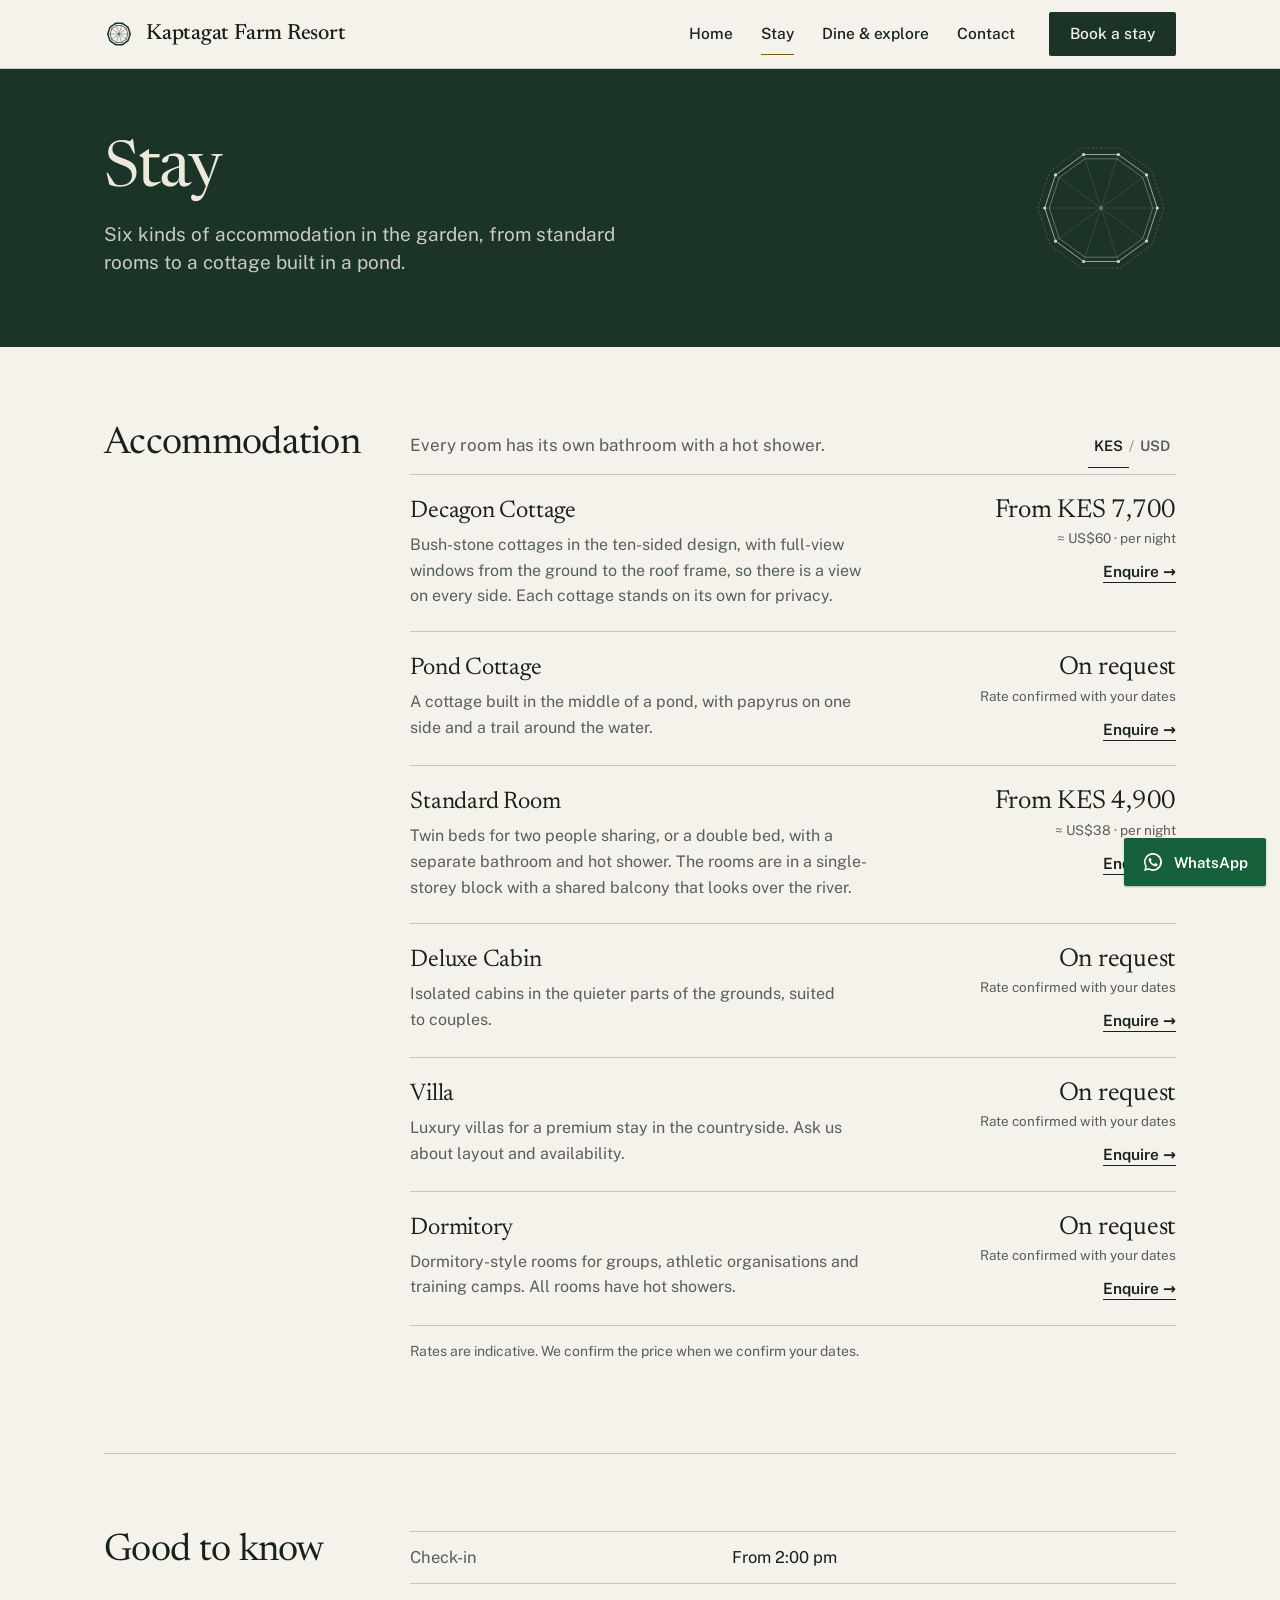
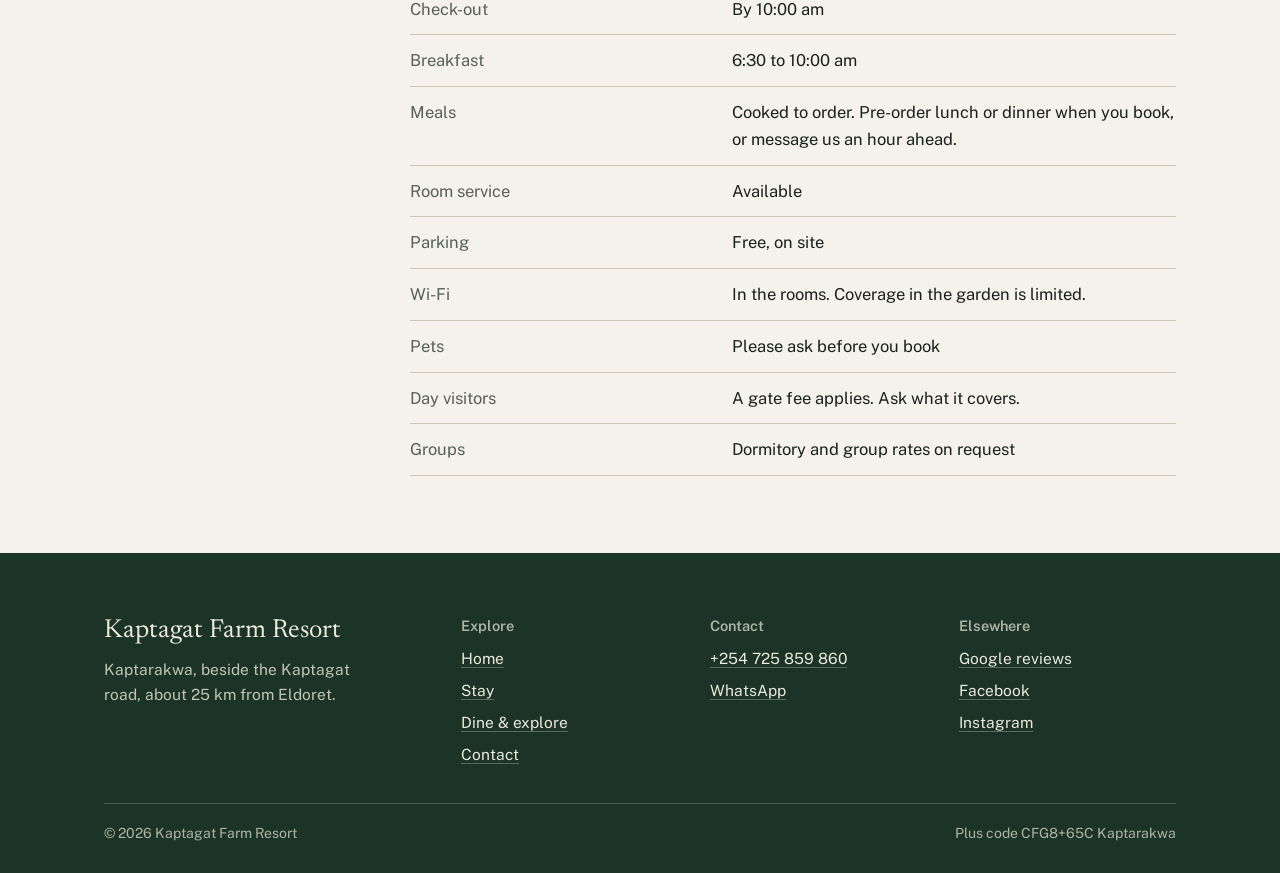
==== commit 5483f81a: "Redesign as an editorial drawing-set site with sourced content only Remove placeholder gallery and i" ====
--- a/accommodations.html
+++ b/accommodations.html
@@ -3,161 +3,111 @@
 <head>
 <meta charset="utf-8">
 <meta name="viewport" content="width=device-width, initial-scale=1">
-<title>Cottages and rooms | Kaptagat Farm Resort</title>
-<meta name="description" content="Decagon bush-stone cottages, a pond cottage, deluxe cabins, a garden villa, standard rooms and dormitories at Kaptagat Farm Resort. Rates in KES and USD.">
+<title>Stay | Kaptagat Farm Resort</title>
+<meta name="description" content="Decagon cottages, a pond cottage, standard rooms, deluxe cabins, villas and dormitories at Kaptagat Farm Resort near Eldoret.">
 <link rel="canonical" href="https://kaptagatfarmresort.co.ke/accommodations.html">
-<meta name="theme-color" content="#1F3A2C">
+<meta name="theme-color" content="#1C3427">
 <meta property="og:type" content="website">
 <meta property="og:site_name" content="Kaptagat Farm Resort">
-<meta property="og:title" content="Cottages and rooms | Kaptagat Farm Resort">
-<meta property="og:description" content="Decagon bush-stone cottages, a pond cottage, deluxe cabins, a garden villa, standard rooms and dormitories at Kaptagat Farm Resort. Rates in KES and USD.">
+<meta property="og:title" content="Stay | Kaptagat Farm Resort">
+<meta property="og:description" content="Decagon cottages, a pond cottage, standard rooms, deluxe cabins, villas and dormitories at Kaptagat Farm Resort near Eldoret.">
 <meta property="og:url" content="https://kaptagatfarmresort.co.ke/accommodations.html">
-<meta property="og:image" content="https://kaptagatfarmresort.co.ke/img/og-image.jpg">
-<meta name="twitter:card" content="summary_large_image">
+<meta name="twitter:card" content="summary">
 <link rel="icon" href="img/favicon.svg" type="image/svg+xml">
 <link rel="preconnect" href="https://fonts.googleapis.com">
 <link rel="preconnect" href="https://fonts.gstatic.com" crossorigin>
-<link rel="stylesheet" href="https://fonts.googleapis.com/css2?family=Fraunces:opsz,wght@9..144,500;9..144,600&amp;family=Instrument+Sans:wght@400;500;600;700&amp;display=swap">
+<link rel="stylesheet" href="https://fonts.googleapis.com/css2?family=Newsreader:opsz,wght@6..72,400;6..72,500&amp;family=Public+Sans:wght@400;500;600&amp;display=swap">
 <link rel="stylesheet" href="css/style.css">
 </head>
 <body>
 <a class="skip" href="#main">Skip to content</a>
 <header class="site-head">
   <div class="wrap head-in">
-    <a class="brand" href="index.html" aria-label="Kaptagat Farm Resort, home"><svg viewBox="0 0 64 64" aria-hidden="true"><rect width="64" height="64" rx="14" fill="#1F3A2C"/><polygon points="54.0,32.0 49.8,44.9 38.8,52.9 25.2,52.9 14.2,44.9 10.0,32.0 14.2,19.1 25.2,11.1 38.8,11.1 49.8,19.1" fill="#B4552F"/><path d="M32 32 L49.8 44.9 L38.8 52.9Z" fill="#000" opacity=".14"/><path d="M32 32 L25.2 52.9 L14.2 44.9Z" fill="#000" opacity=".14"/><path d="M32 32 L10.0 32.0 L14.2 19.1Z" fill="#000" opacity=".14"/><path d="M32 32 L25.2 11.1 L38.8 11.1Z" fill="#000" opacity=".14"/><path d="M32 32 L49.8 19.1 L54.0 32.0Z" fill="#000" opacity=".14"/></svg><span>Kaptagat<small>Farm Resort</small></span></a>
+    <a class="brand" href="index.html" aria-label="Kaptagat Farm Resort, home"><svg class="mark" viewBox="0 0 64 64" aria-hidden="true"><polygon points="56.0,32.0 51.4,46.1 39.4,54.8 24.6,54.8 12.6,46.1 8.0,32.0 12.6,17.9 24.6,9.2 39.4,9.2 51.4,17.9" fill="none" stroke="currentColor" stroke-width="3.2" stroke-linejoin="round" stroke="currentColor"/><polygon points="51.0,32.0 47.4,43.2 37.9,50.1 26.1,50.1 16.6,43.2 13.0,32.0 16.6,20.8 26.1,13.9 37.9,13.9 47.4,20.8" fill="none" stroke="currentColor" stroke-width="1.4" stroke-linejoin="round" /><line x1="32.0" y1="32.0" x2="56.0" y2="32.0" stroke="currentColor" stroke-width="1.2" opacity="0.7" /><line x1="32.0" y1="32.0" x2="51.4" y2="46.1" stroke="currentColor" stroke-width="1.2" opacity="0.7" /><line x1="32.0" y1="32.0" x2="39.4" y2="54.8" stroke="currentColor" stroke-width="1.2" opacity="0.7" /><line x1="32.0" y1="32.0" x2="24.6" y2="54.8" stroke="currentColor" stroke-width="1.2" opacity="0.7" /><line x1="32.0" y1="32.0" x2="12.6" y2="46.1" stroke="currentColor" stroke-width="1.2" opacity="0.7" /><line x1="32.0" y1="32.0" x2="8.0" y2="32.0" stroke="currentColor" stroke-width="1.2" opacity="0.7" /><line x1="32.0" y1="32.0" x2="12.6" y2="17.9" stroke="currentColor" stroke-width="1.2" opacity="0.7" /><line x1="32.0" y1="32.0" x2="24.6" y2="9.2" stroke="currentColor" stroke-width="1.2" opacity="0.7" /><line x1="32.0" y1="32.0" x2="39.4" y2="9.2" stroke="currentColor" stroke-width="1.2" opacity="0.7" /><line x1="32.0" y1="32.0" x2="51.4" y2="17.9" stroke="currentColor" stroke-width="1.2" opacity="0.7" /></svg><span>Kaptagat Farm Resort</span></a>
     <button class="menu-btn" type="button" aria-expanded="false" aria-controls="nav">Menu</button>
     <nav id="nav" aria-label="Main">
-      <a href="index.html">Home</a><a href="accommodations.html">Stay</a><a href="experiences.html">Dine &amp; explore</a><a href="gallery.html">Gallery</a><a href="contact.html">Contact</a>
-      <a class="btn btn-sm" href="contact.html">Book your stay</a>
+      <a href="index.html">Home</a><a href="accommodations.html">Stay</a><a href="experiences.html">Dine &amp; explore</a><a href="contact.html">Contact</a>
+      <a class="btn" href="contact.html">Book a stay</a>
     </nav>
   </div>
 </header>
 <main id="main">
+<section class="page-head on-forest" aria-labelledby="h1">
+  <div class="wrap"><div><h1 id="h1">Stay</h1><p class="lede">Six kinds of accommodation in the garden, from standard rooms to a cottage built in a pond.</p></div><svg class="drawing small" viewBox="0 0 320 320" aria-hidden="true"><polygon points="294.4,160.0 268.7,239.0 201.5,287.8 118.5,287.8 51.3,239.0 25.6,160.0 51.3,81.0 118.5,32.2 201.5,32.2 268.7,81.0" fill="none" stroke="currentColor" stroke-width="0.8" stroke-linejoin="round" stroke-dasharray="5 4" opacity=".6"/><polygon points="280.0,160.0 257.1,230.5 197.1,274.1 122.9,274.1 62.9,230.5 40.0,160.0 62.9,89.5 122.9,45.9 197.1,45.9 257.1,89.5" fill="none" stroke="currentColor" stroke-width="1.5" stroke-linejoin="round" /><polygon points="270.4,160.0 249.3,224.9 194.1,265.0 125.9,265.0 70.7,224.9 49.6,160.0 70.7,95.1 125.9,55.0 194.1,55.0 249.3,95.1" fill="none" stroke="currentColor" stroke-width="0.8" stroke-linejoin="round" /><line x1="160.0" y1="160.0" x2="280.0" y2="160.0" stroke="currentColor" stroke-width="0.6" opacity="0.5" /><line x1="160.0" y1="160.0" x2="257.1" y2="230.5" stroke="currentColor" stroke-width="0.6" opacity="0.5" /><line x1="160.0" y1="160.0" x2="197.1" y2="274.1" stroke="currentColor" stroke-width="0.6" opacity="0.5" /><line x1="160.0" y1="160.0" x2="122.9" y2="274.1" stroke="currentColor" stroke-width="0.6" opacity="0.5" /><line x1="160.0" y1="160.0" x2="62.9" y2="230.5" stroke="currentColor" stroke-width="0.6" opacity="0.5" /><line x1="160.0" y1="160.0" x2="40.0" y2="160.0" stroke="currentColor" stroke-width="0.6" opacity="0.5" /><line x1="160.0" y1="160.0" x2="62.9" y2="89.5" stroke="currentColor" stroke-width="0.6" opacity="0.5" /><line x1="160.0" y1="160.0" x2="122.9" y2="45.9" stroke="currentColor" stroke-width="0.6" opacity="0.5" /><line x1="160.0" y1="160.0" x2="197.1" y2="45.9" stroke="currentColor" stroke-width="0.6" opacity="0.5" /><line x1="160.0" y1="160.0" x2="257.1" y2="89.5" stroke="currentColor" stroke-width="0.6" opacity="0.5" /><circle cx="280.0" cy="160.0" r="3.4" fill="currentColor"/><circle cx="257.1" cy="230.5" r="3.4" fill="currentColor"/><circle cx="197.1" cy="274.1" r="3.4" fill="currentColor"/><circle cx="122.9" cy="274.1" r="3.4" fill="currentColor"/><circle cx="62.9" cy="230.5" r="3.4" fill="currentColor"/><circle cx="40.0" cy="160.0" r="3.4" fill="currentColor"/><circle cx="62.9" cy="89.5" r="3.4" fill="currentColor"/><circle cx="122.9" cy="45.9" r="3.4" fill="currentColor"/><circle cx="197.1" cy="45.9" r="3.4" fill="currentColor"/><circle cx="257.1" cy="89.5" r="3.4" fill="currentColor"/><circle cx="160" cy="160" r="3" fill="none" stroke="currentColor" stroke-width=".8"/></svg></div>
+</section>
 
-<section class="page-hero" aria-labelledby="h1">
-  <img class="scene" src="img/banner.svg" alt="" width="1600" height="420">
-  <div class="wrap"><h1 id="h1">Six ways to stay</h1><p class="lede">Decagon cottages, a cottage on the water, quiet cabins, a villa for families, simple rooms and dormitories for groups.</p></div>
-</section>
-<section class="band" aria-label="Accommodation">
-  <div class="wrap">
-    <div class="sec-head"><p class="lede">Prices per night. Switch currency:</p><div class="cur" role="group" aria-label="Show prices in"><button type="button" data-cur="KES" aria-pressed="true">KES</button><button type="button" data-cur="USD" aria-pressed="false">USD</button></div></div>
-    <div class="rooms"><article class="room" id="cottage">
-  <img src="img/cottage.svg" alt="Decagon Cottage: illustration in place of a photo" width="800" height="600" loading="lazy">
-  <div class="cap" aria-label="Sleeps 2">2<small>guests</small></div>
-  <div class="room-body">
-    <h3>Decagon Cottage</h3>
-    <p>A free-standing ten-sided cottage in bush stone, glazed from floor to roof frame, so the garden surrounds you on every side.</p>
-    <ul class="amen"><li>Garden views all round</li><li>Private bathroom</li><li>Hot shower</li><li>Wi-Fi</li></ul>
-    <div class="price"><div><b data-kes="7700" data-unit="per night">KES 7,700</b><small data-alt></small></div>
-      <a class="btn btn-sm" href="contact.html">Enquire</a></div>
-  </div>
-</article><article class="room" id="pond">
-  <img src="img/pond-cottage.svg" alt="Pond Cottage: illustration in place of a photo" width="800" height="600" loading="lazy">
-  <div class="cap" aria-label="Sleeps 2">2<small>guests</small></div>
-  <div class="room-body">
-    <h3>Pond Cottage</h3>
-    <p>Built in the middle of a pond, with papyrus along one bank and a trail around the water. The quietest view in the garden.</p>
-    <ul class="amen"><li>On the water</li><li>Private bathroom</li><li>Hot shower</li><li>Wi-Fi</li></ul>
-    <div class="price"><div><b data-kes="9500" data-unit="per night">KES 9,500</b><small data-alt></small></div>
-      <a class="btn btn-sm" href="contact.html">Enquire</a></div>
-  </div>
-</article><article class="room" id="standard">
-  <img src="img/room.svg" alt="Standard Room: illustration in place of a photo" width="800" height="600" loading="lazy">
-  <div class="cap" aria-label="Sleeps 2">2<small>guests</small></div>
-  <div class="room-body">
-    <h3>Standard Room</h3>
-    <p>Simple, clean rooms in the garden block with twin or double beds, a private bathroom and a shared balcony over the river.</p>
-    <ul class="amen"><li>Twin or double</li><li>Private bathroom</li><li>Hot shower</li><li>Wi-Fi</li></ul>
-    <div class="price"><div><b data-kes="4900" data-unit="per night">KES 4,900</b><small data-alt></small></div>
-      <a class="btn btn-sm" href="contact.html">Enquire</a></div>
-  </div>
-</article><article class="room" id="cabin">
-  <img src="img/cabin.svg" alt="Deluxe Cabin: illustration in place of a photo" width="800" height="600" loading="lazy">
-  <div class="cap" aria-label="Sleeps 2">2<small>guests</small></div>
-  <div class="room-body">
-    <h3>Deluxe Cabin</h3>
-    <p>Set apart in a quieter corner of the grounds for couples who want privacy, birdsong and a slow morning.</p>
-    <ul class="amen"><li>Secluded</li><li>Private bathroom</li><li>Hot shower</li><li>Room service</li></ul>
-    <div class="price"><div><b data-kes="9500" data-unit="per night">KES 9,500</b><small data-alt></small></div>
-      <a class="btn btn-sm" href="contact.html">Enquire</a></div>
-  </div>
-</article><article class="room" id="villa">
-  <img src="img/villa.svg" alt="Garden Villa: illustration in place of a photo" width="800" height="600" loading="lazy">
-  <div class="cap" aria-label="Sleeps 4">4<small>guests</small></div>
-  <div class="room-body">
-    <h3>Garden Villa</h3>
-    <p>The most spacious stay on the farm, for families or friends who want room to spread out in the countryside.</p>
-    <ul class="amen"><li>Most space</li><li>Private bathroom</li><li>Hot shower</li><li>Room service</li></ul>
-    <div class="price"><div><b data-kes="15000" data-unit="per night">KES 15,000</b><small data-alt></small></div>
-      <a class="btn btn-sm" href="contact.html">Enquire</a></div>
-  </div>
-</article><article class="room" id="dorm">
-  <img src="img/dorm.svg" alt="Dormitory: illustration in place of a photo" width="800" height="600" loading="lazy">
-  <div class="cap" aria-label="Sleeps 20">20<small>beds</small></div>
-  <div class="room-body">
-    <h3>Dormitory</h3>
-    <p>Shared rooms for school trips, clubs and athletes' training camps at altitude. Ask about full-board group rates.</p>
-    <ul class="amen"><li>Bunk beds</li><li>Hot showers</li><li>Group meals</li><li>Training camps</li></ul>
-    <div class="price"><div><b data-kes="1500" data-unit="per bed, per night">KES 1,500</b><small data-alt></small></div>
-      <a class="btn btn-sm" href="contact.html">Enquire</a></div>
-  </div>
-</article></div>
-    <p class="note">Indicative rates. Confirm current prices and what is included when you book.</p>
-  </div>
-</section>
-<section class="band tint" aria-labelledby="h-pol">
-  <div class="wrap split">
+<div class="wrap">
+  <section class="row" aria-labelledby="h-all">
+    <h2 id="h-all">Accommodation</h2>
     <div>
-      <h2 id="h-pol">Good to know</h2>
-      <ul class="ticks">
-        <li>Every room has its own bathroom with a hot shower</li>
-        <li>Breakfast is served from 6:30 to 10:00 am</li>
-        <li>Room service, a restaurant and the Mill Bar on site</li>
-        <li>Free secure parking inside the gate</li>
-        <li>Wi-Fi in the rooms and for events</li>
-      </ul>
-      <p class="tip">Meals are cooked from scratch to order. Pre-order lunch or dinner when you book, or message us an hour ahead, and it will be ready when you are.</p>
+      <div class="tools"><p class="muted" style="margin:0">Every room has its own bathroom with a hot shower.</p><div class="cur" role="group" aria-label="Show prices in"><button type="button" data-cur="KES" aria-pressed="true">KES</button><span aria-hidden="true">/</span><button type="button" data-cur="USD" aria-pressed="false">USD</button></div></div>
+      <ul class="stays"><li class="stay" id="cottage">
+  <div><h3>Decagon Cottage</h3><p>Bush-stone cottages in the ten-sided design, with full-view windows from the ground to the roof frame, so there is a view on every side. Each cottage stands on its own for privacy.</p></div>
+  <div class="rate"><b data-kes="7700" data-from="1" data-unit="per night">From KES 7,700</b><small data-alt></small><a class="more" href="contact.html">Enquire</a></div>
+</li><li class="stay" id="pond">
+  <div><h3>Pond Cottage</h3><p>A cottage built in the middle of a pond, with papyrus on one side and a trail around the water.</p></div>
+  <div class="rate"><b>On request</b><small>Rate confirmed with your dates</small><a class="more" href="contact.html">Enquire</a></div>
+</li><li class="stay" id="standard">
+  <div><h3>Standard Room</h3><p>Twin beds for two people sharing, or a double bed, with a separate bathroom and hot shower. The rooms are in a single-storey block with a shared balcony that looks over the river.</p></div>
+  <div class="rate"><b data-kes="4900" data-from="1" data-unit="per night">From KES 4,900</b><small data-alt></small><a class="more" href="contact.html">Enquire</a></div>
+</li><li class="stay" id="cabin">
+  <div><h3>Deluxe Cabin</h3><p>Isolated cabins in the quieter parts of the grounds, suited to couples.</p></div>
+  <div class="rate"><b>On request</b><small>Rate confirmed with your dates</small><a class="more" href="contact.html">Enquire</a></div>
+</li><li class="stay" id="villa">
+  <div><h3>Villa</h3><p>Luxury villas for a premium stay in the countryside. Ask us about layout and availability.</p></div>
+  <div class="rate"><b>On request</b><small>Rate confirmed with your dates</small><a class="more" href="contact.html">Enquire</a></div>
+</li><li class="stay" id="dorm">
+  <div><h3>Dormitory</h3><p>Dormitory-style rooms for groups, athletic organisations and training camps. All rooms have hot showers.</p></div>
+  <div class="rate"><b>On request</b><small>Rate confirmed with your dates</small><a class="more" href="contact.html">Enquire</a></div>
+</li></ul>
+      <p class="note" style="margin-top:14px">Rates are indicative. We confirm the price when we confirm your dates.</p>
     </div>
-    <div class="table-wrap">
-      <table class="stack">
-        <caption class="sr">Stay policies</caption>
-        <thead><tr><th scope="col">Policy</th><th scope="col">Details</th></tr></thead>
+  </section>
+  <section class="row" aria-labelledby="h-know">
+    <h2 id="h-know">Good to know</h2>
+    <div>
+      <table class="tbl">
+        <caption class="sr">Stay details</caption>
         <tbody>
-          <tr><td data-l="Policy">Check-in</td><td data-l="Details">From 2:00 pm</td></tr>
-          <tr><td data-l="Policy">Check-out</td><td data-l="Details">By 10:00 am</td></tr>
-          <tr><td data-l="Policy">Breakfast</td><td data-l="Details">6:30 to 10:00 am</td></tr>
-          <tr><td data-l="Policy">Pets</td><td data-l="Details">Ask us before you book</td></tr>
-          <tr><td data-l="Policy">Day visitors</td><td data-l="Details">A gate fee applies; ask what it covers</td></tr>
-          <tr><td data-l="Policy">Groups</td><td data-l="Details">Dormitory and full-board rates on request</td></tr>
+          <tr><th scope="row">Check-in</th><td>From 2:00&nbsp;pm</td></tr>
+          <tr><th scope="row">Check-out</th><td>By 10:00&nbsp;am</td></tr>
+          <tr><th scope="row">Breakfast</th><td>6:30 to 10:00&nbsp;am</td></tr>
+          <tr><th scope="row">Meals</th><td>Cooked to order. Pre-order lunch or dinner when you book, or message us an hour ahead.</td></tr>
+          <tr><th scope="row">Room service</th><td>Available</td></tr>
+          <tr><th scope="row">Parking</th><td>Free, on site</td></tr>
+          <tr><th scope="row">Wi-Fi</th><td>In the rooms. Coverage in the garden is limited.</td></tr>
+          <tr><th scope="row">Pets</th><td>Please ask before you book</td></tr>
+          <tr><th scope="row">Day visitors</th><td>A gate fee applies. Ask what it covers.</td></tr>
+          <tr><th scope="row">Groups</th><td>Dormitory and group rates on request</td></tr>
         </tbody>
       </table>
     </div>
-  </div>
-</section>
+  </section>
+</div>
 </main>
-<footer class="site-foot">
+<footer class="site-foot on-forest">
   <div class="wrap">
     <div class="foot-grid">
       <div>
-        <a class="brand" href="index.html" style="color:#F5F0E6"><svg viewBox="0 0 64 64" aria-hidden="true"><rect width="64" height="64" rx="14" fill="#1F3A2C"/><polygon points="54.0,32.0 49.8,44.9 38.8,52.9 25.2,52.9 14.2,44.9 10.0,32.0 14.2,19.1 25.2,11.1 38.8,11.1 49.8,19.1" fill="#B4552F"/><path d="M32 32 L49.8 44.9 L38.8 52.9Z" fill="#000" opacity=".14"/><path d="M32 32 L25.2 52.9 L14.2 44.9Z" fill="#000" opacity=".14"/><path d="M32 32 L10.0 32.0 L14.2 19.1Z" fill="#000" opacity=".14"/><path d="M32 32 L25.2 11.1 L38.8 11.1Z" fill="#000" opacity=".14"/><path d="M32 32 L49.8 19.1 L54.0 32.0Z" fill="#000" opacity=".14"/></svg><span>Kaptagat<small style="color:#A9B4A6">Farm Resort</small></span></a>
-        <p style="margin-top:14px">Bush-stone cottages in a botanical garden at the edge of the forest. Kaptarakwa, off the Kaptagat road, about 25 km from Eldoret.</p>
+        <div class="foot-brand">Kaptagat Farm Resort</div>
+        <p style="color:rgba(236,233,221,.8);max-width:30ch">Kaptarakwa, beside the Kaptagat road, about 25&nbsp;km from Eldoret.</p>
       </div>
-      <div><h3>Explore</h3><ul><li><a href="index.html">Home</a></li><li><a href="accommodations.html">Stay</a></li><li><a href="experiences.html">Dine &amp; explore</a></li><li><a href="gallery.html">Gallery</a></li><li><a href="contact.html">Contact</a></li></ul></div>
-      <div><h3>Contact</h3><ul>
-        <li>Call <a data-tel href="#"></a></li>
-        <li><a data-wa="" href="#">WhatsApp us</a></li>
+      <div><h2>Explore</h2><ul><li><a href="index.html">Home</a></li><li><a href="accommodations.html">Stay</a></li><li><a href="experiences.html">Dine &amp; explore</a></li><li><a href="contact.html">Contact</a></li></ul></div>
+      <div><h2>Contact</h2><ul>
+        <li><a data-tel href="#"></a></li>
+        <li><a data-wa="" href="#">WhatsApp</a></li>
         <li data-needs-email><a data-email href="#"></a></li>
       </ul></div>
-      <div><h3>Follow</h3><ul>
+      <div><h2>Elsewhere</h2><ul>
+        <li><a href="https://www.google.co.ke/travel/hotels/entity/CgoIy7v0kISag-1pEAE">Google reviews</a></li>
         <li><a href="https://www.facebook.com/Kaptagatfarmresort/">Facebook</a></li>
         <li><a href="https://www.instagram.com/kaptagat_farm_resort/">Instagram</a></li>
-        <li><a href="https://www.google.co.ke/travel/hotels/entity/CgoIy7v0kISag-1pEAE">Reviews on Google</a></li>
       </ul></div>
     </div>
-    <div class="foot-base"><span>© <span data-year></span> Kaptagat Farm Resort</span><span>Plus code CFG8+65C Kaptarakwa · Rates shown are indicative</span></div>
+    <div class="foot-base"><span>© <span data-year></span> Kaptagat Farm Resort</span><span>Plus code CFG8+65C Kaptarakwa</span></div>
   </div>
 </footer>
-<a class="wa-float" data-wa="" href="#" aria-label="Chat with us on WhatsApp"><svg viewBox="0 0 32 32" aria-hidden="true"><path fill="#fff" d="M16 3a13 13 0 0 0-11.2 19.6L3 29l6.6-1.7A13 13 0 1 0 16 3zm0 23.6c-2 0-4-.6-5.7-1.6l-.4-.2-3.9 1 1-3.8-.3-.4A10.6 10.6 0 1 1 16 26.6zm5.8-7.9c-.3-.2-1.9-.9-2.2-1s-.5-.2-.7.2-.8 1-1 1.2-.4.2-.7 0a8.7 8.7 0 0 1-4.3-3.8c-.3-.6.3-.5 1-1.7.1-.2 0-.4 0-.6l-1-2.4c-.3-.6-.5-.5-.7-.5h-.6a1.2 1.2 0 0 0-.9.4 3.6 3.6 0 0 0-1.1 2.7 6.3 6.3 0 0 0 1.3 3.3 14.4 14.4 0 0 0 5.5 4.9c2 .9 2.8.9 3.8.8a3.3 3.3 0 0 0 2.2-1.5 2.7 2.7 0 0 0 .2-1.5c-.1-.2-.3-.3-.6-.5z"/></svg></a>
+<a class="wa" data-wa="" href="#"><svg viewBox="0 0 32 32" aria-hidden="true"><path fill="#fff" d="M16 3a13 13 0 0 0-11.2 19.6L3 29l6.6-1.7A13 13 0 1 0 16 3zm0 23.6c-2 0-4-.6-5.7-1.6l-.4-.2-3.9 1 1-3.8-.3-.4A10.6 10.6 0 1 1 16 26.6zm5.8-7.9c-.3-.2-1.9-.9-2.2-1s-.5-.2-.7.2-.8 1-1 1.2-.4.2-.7 0a8.7 8.7 0 0 1-4.3-3.8c-.3-.6.3-.5 1-1.7.1-.2 0-.4 0-.6l-1-2.4c-.3-.6-.5-.5-.7-.5h-.6a1.2 1.2 0 0 0-.9.4 3.6 3.6 0 0 0-1.1 2.7 6.3 6.3 0 0 0 1.3 3.3 14.4 14.4 0 0 0 5.5 4.9c2 .9 2.8.9 3.8.8a3.3 3.3 0 0 0 2.2-1.5 2.7 2.7 0 0 0 .2-1.5c-.1-.2-.3-.3-.6-.5z"/></svg><span>WhatsApp</span></a>
 <script src="js/main.js" defer></script>
 </body>
 </html>
--- a/css/style.css
+++ b/css/style.css
@@ -1,281 +1,227 @@
-/* VOICE   occasion: hushed, green, unhurried; a botanical garden at the forest's edge
-   IDEA    the resort's own ten-sided bush-stone cottages: the decagon is the frame, the logo and the map marker
-   PICTURE illustrated garden scene with the decagon cottages, the pond cottage and acacias; an estate map below
-   COLOUR  mist ground, forest green fields, terracotta roofs as accent, agapanthus violet only in the art
-   TYPE    Fraunces display + Instrument Sans text
-   LAYOUT  laptop: full-bleed scene, title in its sky, booking bar docked on the lawn; phone: title, scene band, booking form */
+/* Kaptagat Farm Resort
+   Idea: a drawing set for the resort's ten-sided cottages. Hairline rules, a label column on the left,
+   architectural line art, no cards. Colour: stone paper, forest green, a little thatch ochre for links and focus.
+   Type: Newsreader for headings and figures, Public Sans for text. */
 
 :root{color-scheme:light dark;
---bg:light-dark(#F5F0E6,#121A15);
---paper:light-dark(#FCFAF4,#1A241E);
---mist:#EAE8DA;
---tint:light-dark(#E7E3D3,#1E2A23);
---ink:light-dark(#1B231E,#ECE6D8);
---muted:light-dark(#545A52,#B4B3A6);
---forest:light-dark(#1F3A2C,#9CC3A4);
---forest-deep:#18301F;
---moss:#557A46;
---terra:light-dark(#9E4727,#E48D63);
---terra-btn:#A44E2C;
---line:light-dark(#D6CFBD,#2E3D34);
---r:14px;
---deca:polygon(100% 50%,90.45% 79.39%,65.45% 97.55%,34.55% 97.55%,9.55% 79.39%,0 50%,9.55% 20.61%,34.55% 2.45%,65.45% 2.45%,90.45% 20.61%);
---display:"Fraunces",Georgia,"Times New Roman",serif;
---text:"Instrument Sans",system-ui,-apple-system,"Segoe UI",Roboto,sans-serif}
+--paper:light-dark(#F4F2EA,#101813);
+--band:light-dark(#EBE8DC,#17221B);
+--ink:light-dark(#18211B,#E8E5D9);
+--muted:light-dark(#566057,#A4AA9E);
+--rule:light-dark(#CBC6B6,#2A382F);
+--rule-2:light-dark(#8F8D7C,#55665A);
+--forest:#1C3427;
+--on-forest:#ECE9DD;
+--btn:light-dark(#1C3427,#ECE9DD);
+--on-btn:light-dark(#F4F2EA,#16221A);
+--accent:light-dark(#7A5C1B,#D6AE5E);
+--display:"Newsreader",Georgia,"Times New Roman",serif;
+--text:"Public Sans",system-ui,-apple-system,"Segoe UI",Roboto,sans-serif;
+--gut:max(5vw,20px)}
 :root[data-theme=light]{color-scheme:light}
 :root[data-theme=dark]{color-scheme:dark}
 *{box-sizing:border-box;min-width:0}
 html{scroll-behavior:smooth;scroll-padding-top:84px}
-body{margin:0;background:var(--bg);color:var(--ink);font:17px/1.6 var(--text);overflow-x:clip;-webkit-font-smoothing:antialiased}
-img,svg{max-width:100%;height:auto;display:block}
-a{color:var(--forest);text-underline-offset:3px}
-a:hover{color:var(--terra)}
-h1,h2,h3{font-family:var(--display);font-weight:600;font-optical-sizing:auto;line-height:1.05;letter-spacing:-.02em;margin:0 0 .45em;text-wrap:balance}
-h1{font-size:clamp(40px,5.6vw,72px)}
-h2{font-size:clamp(32px,4vw,50px)}
-h3{font-size:25px;letter-spacing:-.01em}
-p{margin:0 0 1em;max-width:64ch}
-:focus-visible{outline:3px solid var(--terra);outline-offset:3px;border-radius:4px}
-.skip{position:absolute;left:-999px;top:8px;background:var(--forest-deep);color:#fff;padding:10px 16px;z-index:100;border-radius:8px}
-.skip:focus{left:16px}
-.wrap{max-width:1240px;margin:0 auto;padding:0 max(5vw,16px)}
-.band{padding-block:clamp(56px,7vw,104px)}
-.band.tint{background:var(--tint)}
-.band.dark{background:var(--forest-deep);color:#E5E2D4}
-.band.dark h2,.band.dark h3{color:#F5F0E6}
-.band.dark a:not(.btn){color:#F2C9A6}
-.lede{font-size:clamp(18px,2vw,21px);color:var(--muted);line-height:1.5}
-.dark .lede{color:#C4CCBE}
-.note{font-size:13.5px;color:var(--muted);margin-top:16px}
-.dark .note{color:#A9B4A6}
+body{margin:0;background:var(--paper);color:var(--ink);font:17px/1.62 var(--text);overflow-x:clip;-webkit-font-smoothing:antialiased;text-rendering:optimizeLegibility}
+svg,img{max-width:100%;display:block}
+a{color:inherit;text-decoration-thickness:1px;text-underline-offset:3px}
+a:hover{color:var(--accent)}
+h1,h2,h3{font-family:var(--display);font-weight:400;font-optical-sizing:auto;margin:0;text-wrap:balance}
+h1{font-size:clamp(42px,6vw,82px);line-height:1.01;letter-spacing:-.028em}
+h2{font-size:clamp(28px,3vw,38px);line-height:1.1;letter-spacing:-.018em}
+h3{font-size:24px;line-height:1.2;letter-spacing:-.01em}
+p{margin:0 0 1em;max-width:62ch;text-wrap:pretty}
+ul,ol,dl,dd{margin:0;padding:0}
+:focus-visible{outline:2px solid var(--accent);outline-offset:3px}
+.skip{position:absolute;left:-999px;top:8px;background:var(--forest);color:var(--on-forest);padding:10px 16px;z-index:100}
+.skip:focus{left:12px}
+.wrap{max-width:1200px;margin:0 auto;padding-inline:var(--gut)}
 .sr{position:absolute;width:1px;height:1px;overflow:hidden;clip:rect(0 0 0 0);white-space:nowrap}
-.nowrap{white-space:nowrap}
-
-/* Buttons */
-.btn{display:inline-flex;align-items:center;justify-content:center;gap:8px;min-height:48px;padding:0 22px;border-radius:999px;border:2px solid transparent;background:var(--terra-btn);color:#fff;font:600 16px/1 var(--text);text-decoration:none;cursor:pointer;transition:background .2s}
-.btn:hover{background:#86391D;color:#fff}
-.btn.ghost{background:transparent;border-color:currentColor;color:var(--forest)}
-.btn.ghost:hover{background:var(--forest);color:var(--bg)}
-.dark .btn.ghost{color:#F5F0E6}
-.dark .btn.ghost:hover{background:#F5F0E6;color:var(--forest-deep)}
-.btn.wa{background:#1C7247}
-.btn.wa:hover{background:#155936}
-.btn-sm{min-height:44px;padding:0 18px;font-size:15px}
-.acts{display:flex;flex-wrap:wrap;gap:12px}
+.muted{color:var(--muted)}
+.small{font-size:14.5px}
+.num{font-variant-numeric:lining-nums tabular-nums;white-space:nowrap}
+
+/* Controls */
+.btn{display:inline-flex;align-items:center;justify-content:center;min-height:48px;padding:0 22px;border:1px solid transparent;border-radius:2px;background:var(--btn);color:var(--on-btn);font:600 15.5px/1 var(--text);text-decoration:none;cursor:pointer;transition:background-color .15s,color .15s}
+.btn:hover{background:var(--accent);color:#fff}
+.btn.line{background:transparent;border-color:currentColor;color:var(--ink)}
+.btn.line:hover{background:var(--ink);color:var(--paper);border-color:var(--ink)}
+.on-forest .btn{background:var(--on-forest);color:var(--forest)}
+.on-forest .btn:hover{background:#fff;color:var(--forest)}
+.on-forest .btn.line{background:transparent;color:var(--on-forest);border-color:rgba(236,233,221,.6)}
+.on-forest .btn.line:hover{background:var(--on-forest);color:var(--forest)}
+.more{font-weight:600;font-size:15.5px;text-decoration:none;border-bottom:1px solid currentColor;padding-bottom:2px;white-space:nowrap}
+.more::after{content:" \2192"}
+.acts{display:flex;flex-wrap:wrap;gap:12px;align-items:center}
+.acts.gap-lg{gap:14px 28px}
 
 /* Header */
-.site-head{position:sticky;top:0;z-index:50;background:color-mix(in srgb,var(--bg) 94%,transparent);backdrop-filter:blur(8px);border-bottom:1px solid var(--line)}
-.head-in{display:flex;align-items:center;justify-content:space-between;gap:16px;min-height:72px}
-.brand{display:flex;align-items:center;gap:12px;text-decoration:none;color:var(--ink);font:600 23px/1 var(--display);letter-spacing:-.01em}
-.brand small{display:block;font:500 12.5px/1.3 var(--text);color:var(--muted);letter-spacing:0}
-.brand svg{width:40px;height:40px;flex:none}
-.menu-btn{display:none;min-height:44px;padding:0 16px;border-radius:999px;border:1.5px solid var(--line);background:var(--paper);color:var(--ink);font:600 15px var(--text);cursor:pointer}
-#nav{display:flex;align-items:center;gap:2px;flex-wrap:wrap}
-#nav a{padding:10px 12px;border-radius:999px;text-decoration:none;color:var(--ink);font-weight:500;font-size:15.5px}
-#nav a:hover{background:var(--tint)}
-#nav a[aria-current=page]{color:var(--terra);font-weight:600}
-#nav a.btn{color:#fff;margin-left:8px;padding:0 18px}
-#nav a.btn:hover{background:#86391D}
-@media(max-width:940px){
+.site-head{position:sticky;top:0;z-index:50;background:var(--paper);border-bottom:1px solid var(--rule)}
+.head-in{display:flex;align-items:center;justify-content:space-between;gap:16px;min-height:68px}
+.brand{display:flex;align-items:center;gap:12px;text-decoration:none;font:500 22px/1 var(--display);letter-spacing:-.01em;color:var(--ink)}
+.brand:hover{color:var(--ink)}
+.brand .mark{width:30px;height:30px;flex:none;color:var(--forest)}
+:root[data-theme=dark] .brand .mark{color:var(--on-forest)}
+@media(prefers-color-scheme:dark){:root:not([data-theme=light]) .brand .mark{color:var(--on-forest)}}
+#nav{display:flex;align-items:center;gap:6px 28px}
+#nav a{text-decoration:none;font-size:15.5px;font-weight:500;padding:8px 0;border-bottom:1px solid transparent}
+#nav a:hover{color:var(--ink);border-bottom-color:var(--ink)}
+#nav a[aria-current=page]{border-bottom-color:var(--accent)}
+#nav a.btn{padding:0 20px;min-height:44px;border-bottom:1px solid transparent;margin-left:6px;color:var(--on-btn)}
+#nav a.btn:hover{background:var(--accent);color:#fff}
+.menu-btn{display:none;min-height:44px;padding:0 14px;border:1px solid var(--rule-2);border-radius:2px;background:none;color:var(--ink);font:600 15px var(--text);cursor:pointer}
+@media(max-width:860px){
 .menu-btn{display:inline-flex;align-items:center}
-#nav{display:none;position:absolute;left:0;right:0;top:100%;flex-direction:column;align-items:stretch;background:var(--bg);border-bottom:1px solid var(--line);padding:8px max(5vw,16px) 16px}
+#nav{display:none;position:absolute;left:0;right:0;top:100%;flex-direction:column;align-items:stretch;gap:0;background:var(--paper);border-bottom:1px solid var(--rule);padding:6px var(--gut) 18px}
 #nav.open{display:flex}
-#nav a{padding:14px 12px;font-size:17px}
-#nav a.btn{margin:8px 0 0}}
-
-/* Hero: title in the sky, the illustrated garden directly beneath it */
-.hero,.page-hero{position:relative;overflow:hidden;background:var(--mist);display:flex;flex-direction:column;padding-top:clamp(40px,6vw,80px)}
-.hero>.wrap,.page-hero>.wrap{width:100%}
-.hero>img.scene,.page-hero>img.scene{order:2;width:100%;object-fit:cover}
-.hero>img.scene{height:clamp(250px,38vw,540px);object-position:50% 85%;margin-top:clamp(4px,2vw,24px)}
-.page-hero>img.scene{height:clamp(150px,22vw,300px);object-position:50% 100%;margin-top:clamp(12px,2vw,24px)}
-.hero h1,.page-hero h1{color:#1F3A2C;max-width:17ch}
-.hero .lede,.page-hero .lede{color:#3F4A40;max-width:56ch}
-.hero .btn.ghost{color:#1F3A2C}
-.hero .btn.ghost:hover{background:#1F3A2C;color:#F5F0E6}
-.page-hero h1{font-size:clamp(40px,5vw,62px)}
-.page-hero .lede{margin-bottom:0}
-
-/* Booking bar */
-.booking{position:relative;z-index:2;margin-top:clamp(-72px,-5vw,-44px)}
-.booking form{display:grid;grid-template-columns:repeat(4,minmax(0,1fr)) auto;gap:12px;align-items:end;background:var(--paper);border:1px solid var(--line);border-radius:20px;padding:18px;box-shadow:0 18px 40px -24px rgba(16,32,22,.45)}
+#nav a{padding:14px 0;border-bottom:1px solid var(--rule);font-size:17px}
+#nav a.btn{margin:14px 0 0;justify-content:center}}
+
+/* Hero and page heads */
+.on-forest{background:var(--forest);color:var(--on-forest)}
+.on-forest a:hover{color:#fff}
+.hero .wrap{display:grid;grid-template-columns:minmax(0,5fr) minmax(0,6fr);gap:clamp(28px,5vw,72px);align-items:center;padding-block:clamp(40px,6vw,88px)}
+.hero h1{max-width:14ch;font-size:clamp(40px,4.9vw,66px)}
+.hero .lede{font-size:clamp(18px,1.6vw,20px);line-height:1.5;color:rgba(236,233,221,.84);max-width:34ch;margin:22px 0 30px}
+.drawing{width:100%;height:auto;color:var(--on-forest)}
+.drawing text{font-family:var(--text);fill:currentColor}
+.drawing .ann text{font-size:21px}
+.drawing .cap{font:italic 24px var(--display);opacity:.85}
+@media(max-width:900px){.hero .wrap{grid-template-columns:minmax(0,1fr)}.hero h1{max-width:13ch}.drawing .ann{display:none}.drawing .cap{font-size:30px}}
+.page-head .wrap{display:flex;justify-content:space-between;align-items:center;gap:32px;padding-block:clamp(36px,5vw,68px)}
+.page-head h1{font-size:clamp(40px,5vw,64px)}
+.page-head .lede{font-size:19px;line-height:1.5;color:rgba(236,233,221,.84);max-width:46ch;margin:16px 0 0}
+.drawing.small{width:150px;flex:none;opacity:.9}
+@media(max-width:700px){.drawing.small{display:none}}
+
+/* Booking strip */
+.booking{background:var(--band);border-bottom:1px solid var(--rule)}
+.booking form{display:grid;grid-template-columns:repeat(4,minmax(0,1fr)) auto;gap:14px 16px;align-items:end;padding-block:22px}
 .field{display:grid;gap:6px;align-content:start}
-.field label{font-size:14px;font-weight:600;color:var(--muted)}
-input,select,textarea{width:100%;min-height:48px;padding:10px 14px;border-radius:10px;border:1.5px solid var(--line);background:var(--bg);color:var(--ink);font:16px var(--text)}
-input,select{height:48px}
-textarea{min-height:120px;resize:vertical}
-input:focus,select:focus,textarea:focus{border-color:var(--forest);outline:3px solid color-mix(in srgb,var(--forest) 25%,transparent);outline-offset:0}
-[aria-invalid=true]{border-color:#C2412D}
-.err{color:#C2412D;font-size:14px;min-height:1.25em}
-.booking .err:empty{min-height:0}
+.field label,.label{font-size:14px;font-weight:600;color:var(--muted)}
+input,select,textarea{width:100%;height:48px;padding:0 12px;border:1px solid var(--rule-2);border-radius:2px;background:var(--paper);color:var(--ink);font:16px var(--text)}
+textarea{height:auto;min-height:120px;padding:10px 12px;resize:vertical}
+input:focus,select:focus,textarea:focus{outline:2px solid var(--accent);outline-offset:1px;border-color:var(--ink)}
+[aria-invalid=true]{border-color:#B3382A}
+.err{color:#B3382A;font-size:14px;min-height:1.3em}
+.booking .err:empty{display:none}
 @media(max-width:980px){.booking form{grid-template-columns:repeat(2,minmax(0,1fr))}.booking form .go{grid-column:1/-1}}
 @media(max-width:520px){.booking form{grid-template-columns:minmax(0,1fr)}}
-.quote{display:none;margin-top:14px;background:var(--paper);border:1px solid var(--line);border-radius:16px;padding:18px 20px}
-.quote.show{display:grid;grid-template-columns:minmax(0,1fr) auto;gap:16px;align-items:center}
-.quote strong{font-family:var(--display);font-size:32px;line-height:1.1;display:block;white-space:nowrap}
-@media(max-width:720px){.quote.show{grid-template-columns:minmax(0,1fr)}}
-
-/* Facts ribbon */
-.facts{display:flex;flex-wrap:wrap;gap:8px 10px;margin:28px 0 0;padding:0;list-style:none}
-.facts li{display:flex;align-items:center;gap:8px;padding:8px 14px;border-radius:999px;background:var(--paper);border:1px solid var(--line);font-size:15px;font-weight:500}
-.facts li::before{content:"";width:9px;height:9px;flex:none;background:var(--moss);clip-path:var(--deca)}
-
-/* Signature */
-.sig{display:grid;grid-template-columns:minmax(0,1fr) minmax(0,1.05fr);gap:clamp(28px,6vw,88px);align-items:center}
-.deca-frame{clip-path:var(--deca);aspect-ratio:1;width:100%;max-width:560px;justify-self:center}
-.deca-frame img{width:100%;height:100%;object-fit:cover}
-.points{display:grid;gap:18px;margin:24px 0 28px;padding:0;list-style:none}
-.points li{display:grid;grid-template-columns:44px minmax(0,1fr);gap:14px;align-items:start}
-.points b{display:block;font-family:var(--display);font-size:21px;font-weight:600;margin-bottom:2px}
-.points span{color:var(--muted);font-size:16px}
-.ico{width:44px;height:44px;background:var(--forest);clip-path:var(--deca);display:grid;place-items:center;color:#F5F0E6;font:700 15px var(--text)}
-@media(max-width:820px){.sig{grid-template-columns:minmax(0,1fr)}.deca-frame{max-width:420px}}
-
-/* Section head */
-.sec-head{display:flex;justify-content:space-between;align-items:end;gap:16px 32px;flex-wrap:wrap;margin-bottom:32px}
-.sec-head>div>:last-child,.sec-head p{margin-bottom:0}
-
-/* Room cards */
-.rooms{display:grid;grid-template-columns:repeat(3,minmax(0,1fr));gap:24px}
-@media(max-width:980px){.rooms{grid-template-columns:repeat(2,minmax(0,1fr))}}
-@media(max-width:640px){.rooms{grid-template-columns:minmax(0,1fr)}}
-.room{position:relative;display:flex;flex-direction:column;background:var(--paper);border:1px solid var(--line);border-radius:var(--r);overflow:hidden}
-.room>img{aspect-ratio:4/3;width:100%;object-fit:cover}
-.cap{position:absolute;top:14px;left:14px;width:58px;height:58px;clip-path:var(--deca);background:#FCFAF4;color:#1F3A2C;display:grid;place-items:center;text-align:center;font:700 17px/1 var(--text)}
-.cap small{display:block;font:600 10.5px/1.1 var(--text)}
-.room-body{display:flex;flex-direction:column;gap:10px;padding:20px 22px 22px;flex:1}
-.room h3{margin:0}
-.room p{margin:0;color:var(--muted);font-size:16px}
-.amen{display:flex;flex-wrap:wrap;gap:6px;padding:0;margin:0;list-style:none}
-.amen li{font-size:13.5px;padding:4px 10px;border-radius:999px;background:var(--tint)}
-.price{display:flex;align-items:end;justify-content:space-between;gap:12px;margin-top:auto;padding-top:14px;border-top:1px solid var(--line);flex-wrap:wrap}
-.price b{font-family:var(--display);font-size:30px;line-height:1;white-space:nowrap}
-.price small{display:block;font-size:13.5px;color:var(--muted);margin-top:4px}
-.cur{display:inline-flex;border:1.5px solid var(--line);border-radius:999px;padding:3px;background:var(--paper)}
-.cur button{min-height:40px;min-width:64px;border:0;border-radius:999px;background:transparent;color:var(--ink);font:600 15px var(--text);cursor:pointer}
-.cur button[aria-pressed=true]{background:var(--forest);color:var(--bg)}
-
-/* Estate map */
-.mapgrid{display:grid;grid-template-columns:minmax(0,1.7fr) minmax(0,1fr);gap:clamp(20px,3vw,40px);align-items:start}
-.estate{width:100%;height:auto;border-radius:var(--r);border:1px solid var(--line)}
-.estate .pin circle{transition:fill .2s}
-.estate .pin.on circle{fill:#A44E2C;stroke:#A44E2C}
-.estate .pin.on text{fill:#fff}
-.legend{list-style:none;margin:0;padding:0;display:grid;gap:2px}
-.legend li{display:grid;grid-template-columns:34px minmax(0,1fr);gap:12px;align-items:start;padding:9px 10px;border-radius:10px;cursor:default}
-.legend li:hover,.legend li:focus-visible{background:var(--paper)}
-.legend li>span:first-child{width:30px;height:30px;border-radius:50%;border:2px solid var(--forest);display:grid;place-items:center;font:700 14px var(--text);color:var(--forest)}
-.legend b{display:block;font-weight:600}
-.legend small{color:var(--muted);font-size:14.5px}
-@media(max-width:900px){.mapgrid{grid-template-columns:minmax(0,1fr)}.legend{grid-template-columns:repeat(2,minmax(0,1fr))}}
-@media(max-width:560px){.legend{grid-template-columns:minmax(0,1fr)}}
-
-/* Events band */
-.events{display:grid;grid-template-columns:minmax(0,1fr) minmax(0,1.3fr);gap:clamp(28px,5vw,72px);align-items:center}
-.big{font-family:var(--display);font-size:clamp(88px,12vw,150px);line-height:.9;color:#F2C9A6;letter-spacing:-.04em}
-.ev-list{display:grid;grid-template-columns:repeat(2,minmax(0,1fr));gap:24px 32px;margin:0;padding:0;list-style:none}
-.ev-list li{border-top:1px solid rgba(229,226,212,.25);padding-top:14px}
-.ev-list b{display:block;font-family:var(--display);font-size:22px;color:#F5F0E6;margin-bottom:4px}
-.ev-list span{font-size:15.5px;color:#C4CCBE}
-@media(max-width:820px){.events{grid-template-columns:minmax(0,1fr)}}
-@media(max-width:520px){.ev-list{grid-template-columns:minmax(0,1fr)}}
-
-/* Split + experiences */
-.split{display:grid;grid-template-columns:minmax(0,1.1fr) minmax(0,1fr);gap:clamp(24px,5vw,72px);align-items:center}
-.split.rev>:first-child{order:2}
-.split figure{margin:0;border-radius:var(--r);overflow:hidden}
-.split figure img{width:100%;aspect-ratio:4/3;object-fit:cover}
-@media(max-width:820px){.split{grid-template-columns:minmax(0,1fr)}.split.rev>:first-child{order:0}}
-ul.ticks{padding:0;list-style:none;margin:0 0 1.2em}
-ul.ticks li{padding-left:26px;position:relative;margin-bottom:8px}
-ul.ticks li::before{content:"";position:absolute;left:2px;top:.5em;width:11px;height:11px;background:var(--terra);clip-path:var(--deca)}
-.tip{border-left:3px solid var(--terra);padding:10px 16px;background:var(--paper);border-radius:0 10px 10px 0;font-size:16px;max-width:60ch}
-.exp-grid{display:grid;grid-template-columns:repeat(3,minmax(0,1fr));gap:24px}
-@media(max-width:940px){.exp-grid{grid-template-columns:repeat(2,minmax(0,1fr))}}
-@media(max-width:600px){.exp-grid{grid-template-columns:minmax(0,1fr)}}
-.exp{background:var(--paper);border:1px solid var(--line);border-radius:var(--r);overflow:hidden;display:flex;flex-direction:column}
-.exp img{aspect-ratio:16/10;width:100%;object-fit:cover}
-.exp div{padding:20px 22px}
-.exp p{margin:0;color:var(--muted);font-size:16px}
-.meta{display:flex;flex-wrap:wrap;gap:4px 14px;font-size:14px;color:var(--muted);margin-bottom:8px}
-.table-wrap{overflow-x:auto;border:1px solid var(--line);border-radius:var(--r);background:var(--paper)}
-table{width:100%;border-collapse:collapse;font-size:16px}
-th,td{padding:14px 16px;text-align:left;border-bottom:1px solid var(--line);vertical-align:top}
-th{font-weight:600;color:var(--muted);font-size:14px}
-tr:last-child td{border-bottom:0}
-@media(max-width:600px){.stack thead{display:none}.stack tr{display:grid;padding:10px 14px;border-bottom:1px solid var(--line)}.stack td{display:flex;justify-content:space-between;gap:16px;border:0;padding:4px 0;text-align:right}.stack td::before{content:attr(data-l);font-weight:600;color:var(--muted);text-align:left;flex:none}}
-.attractions{display:grid;grid-template-columns:repeat(3,minmax(0,1fr));gap:0 32px;padding:0;margin:0;list-style:none}
-.attractions li{padding:16px 0;border-bottom:1px solid rgba(229,226,212,.2)}
-.attractions b{display:block;font-family:var(--display);font-size:22px;color:#F5F0E6}
-.attractions span{font-size:15px;color:#C4CCBE}
-@media(max-width:860px){.attractions{grid-template-columns:repeat(2,minmax(0,1fr))}}
-@media(max-width:520px){.attractions{grid-template-columns:minmax(0,1fr)}}
-
-/* Reviews / social */
-.social{display:grid;grid-template-columns:repeat(3,minmax(0,1fr));gap:16px}
-.social a{display:flex;flex-direction:column;gap:6px;padding:22px;border-radius:var(--r);background:var(--paper);border:1px solid var(--line);text-decoration:none;color:var(--ink)}
-.social a:hover{border-color:var(--forest)}
-.social b{font-family:var(--display);font-size:22px}
-.social span{color:var(--muted);font-size:15px}
-@media(max-width:720px){.social{grid-template-columns:minmax(0,1fr)}}
-
-/* Gallery */
-.filters{display:flex;flex-wrap:wrap;gap:8px;margin-bottom:24px}
-.filters button{min-height:44px;padding:0 18px;border-radius:999px;border:1.5px solid var(--line);background:var(--paper);color:var(--ink);font:600 15px var(--text);cursor:pointer}
-.filters button[aria-pressed=true]{background:var(--forest);border-color:var(--forest);color:var(--bg)}
-.gallery{display:grid;grid-template-columns:repeat(auto-fill,minmax(min(100%,270px),1fr));gap:16px}
-.gallery figure{margin:0}
-.gallery figure[hidden]{display:none}
-.gallery button{display:block;width:100%;padding:0;border:0;background:none;cursor:zoom-in;border-radius:12px;overflow:hidden}
-.gallery img{aspect-ratio:4/3;width:100%;object-fit:cover;transition:transform .5s}
-.gallery button:hover img{transform:scale(1.04)}
-.gallery figcaption{font-size:15px;padding:8px 2px;color:var(--muted)}
-dialog.lightbox{border:0;padding:0;max-width:min(1100px,94vw);width:100%;background:var(--paper);color:var(--ink);border-radius:16px;overflow:hidden}
-dialog.lightbox::backdrop{background:rgba(12,20,15,.86)}
-dialog.lightbox img{width:100%;max-height:72vh;object-fit:cover}
-.lb-bar{display:flex;align-items:center;justify-content:space-between;gap:12px;padding:12px 16px;flex-wrap:wrap}
-.lb-bar p{margin:0}
-.lb-bar button{min-height:44px;min-width:44px;border-radius:999px;border:1.5px solid var(--line);background:var(--bg);color:var(--ink);font:600 15px var(--text);cursor:pointer;padding:0 14px}
+.quote{display:none;border-top:1px solid var(--rule);padding-block:20px}
+.quote.show{display:grid;grid-template-columns:minmax(0,1fr) auto;gap:16px 32px;align-items:center}
+.quote strong{display:block;font:400 34px/1.1 var(--display);letter-spacing:-.01em}
+@media(max-width:760px){.quote.show{grid-template-columns:minmax(0,1fr)}}
+
+/* Rows: label column + body */
+.row{display:grid;grid-template-columns:minmax(0,3fr) minmax(0,9fr);gap:clamp(20px,4vw,64px);padding-block:clamp(44px,6vw,84px);border-top:1px solid var(--rule)}
+.row:first-of-type{border-top:0}
+.row>h2,.row>header{align-self:start}
+@media(min-width:901px){.row>h2,.row>header{position:sticky;top:92px}}
+@media(max-width:900px){.row{grid-template-columns:minmax(0,1fr)}}
+.band{background:var(--band)}
+.statement{font:400 clamp(23px,2.3vw,30px)/1.32 var(--display);letter-spacing:-.012em;max-width:34em;margin-bottom:36px}
+.statement+.statement{margin-top:-14px}
+
+/* Fact lists */
+.facts{display:grid;grid-template-columns:repeat(2,minmax(0,1fr));gap:0 clamp(24px,4vw,56px)}
+.facts>div{display:grid;grid-template-columns:minmax(0,9.5em) minmax(0,1fr);gap:12px;padding:12px 0;border-top:1px solid var(--rule)}
+.facts dt{color:var(--muted);font-size:15px}
+.facts dd{font-size:16.5px}
+@media(max-width:760px){.facts{grid-template-columns:minmax(0,1fr)}}
+
+/* Stays */
+.tools{display:flex;justify-content:space-between;align-items:baseline;gap:16px;flex-wrap:wrap;margin-bottom:6px}
+.cur{display:inline-flex;gap:0;align-items:center;font-size:14.5px}
+.cur button{background:none;border:0;border-bottom:1.5px solid transparent;padding:10px 6px;min-height:44px;color:var(--muted);font:600 14.5px var(--text);cursor:pointer}
+.cur button[aria-pressed=true]{color:var(--ink);border-bottom-color:var(--ink)}
+.cur span{color:var(--rule-2)}
+.stays{list-style:none}
+.stay{display:grid;grid-template-columns:minmax(0,1fr) minmax(0,15em);gap:12px clamp(20px,4vw,56px);padding:22px 0;border-top:1px solid var(--rule)}
+.stay:last-child{border-bottom:1px solid var(--rule)}
+.stay p{margin:6px 0 0;color:var(--muted);font-size:16px;max-width:52ch}
+.stay .rate{text-align:right}
+.stay .rate b{display:block;font:400 26px/1.1 var(--display);letter-spacing:-.01em}
+.stay .rate small{display:block;font-size:13.5px;color:var(--muted);margin:3px 0 8px}
+@media(max-width:640px){.stay{grid-template-columns:minmax(0,1fr)}.stay .rate{text-align:left}}
+
+/* Map */
+.mapwrap{display:grid;grid-template-columns:minmax(0,7fr) minmax(0,4fr);gap:clamp(20px,3.5vw,48px);align-items:start}
+.estate{width:100%;height:auto;color:var(--ink);background:var(--paper);border:1px solid var(--rule-2)}
+.estate .fp{fill:var(--paper)}
+.estate .mt{font:11px var(--text);fill:currentColor}
+.estate .pc{fill:var(--paper);stroke:currentColor;stroke-width:1.2}
+.estate .pin text{font:600 12px var(--text);fill:currentColor}
+.estate .pin.on .pc{fill:var(--ink)}
+.estate .pin.on text{fill:var(--paper)}
+.key{list-style:none}
+.key li{display:grid;grid-template-columns:26px minmax(0,1fr);gap:10px;padding:10px 4px;border-top:1px solid var(--rule)}
+.key li:last-child{border-bottom:1px solid var(--rule)}
+.key li:hover,.key li:focus-visible{background:var(--band)}
+.key .n{font:600 13px var(--text);color:var(--muted);font-variant-numeric:tabular-nums;padding-top:2px}
+.key b{display:block;font-weight:600;font-size:16px}
+.key span span{font-size:14.5px;color:var(--muted)}
+@media(max-width:900px){.mapwrap{grid-template-columns:minmax(0,1fr)}}
+
+/* Columns of text */
+.cols{display:grid;grid-template-columns:repeat(3,minmax(0,1fr))}
+.cols>div{padding:0 clamp(18px,2.4vw,36px);border-left:1px solid var(--rule)}
+.cols>div:first-child{padding-left:0;border-left:0}
+.cols>div:last-child{padding-right:0}
+.cols h3{margin-bottom:10px}
+.cols p{color:var(--muted);font-size:16px}
+@media(max-width:820px){.cols{grid-template-columns:minmax(0,1fr)}.cols>div{padding:20px 0;border-left:0;border-top:1px solid var(--rule)}.cols>div:first-child{border-top:0;padding-top:0}}
+.plain{list-style:none;margin:0 0 1.2em}
+.plain li{padding:9px 0;border-top:1px solid var(--rule)}
+.plain li:last-child{border-bottom:1px solid var(--rule)}
+.plain b{font-weight:600}
+.split-list{display:grid;grid-template-columns:minmax(0,1fr) auto;gap:4px 24px}
+
+/* Sections inside rows */
+.prose h3{margin:34px 0 8px}
+.prose h3:first-child{margin-top:0}
+.prose p{color:var(--ink)}
+.note{font-size:14px;color:var(--muted);max-width:60ch}
+.tbl{width:100%;border-collapse:collapse}
+.tbl th,.tbl td{padding:12px 0;border-top:1px solid var(--rule);text-align:left;vertical-align:top;font-size:16.5px}
+.tbl tr:last-child td,.tbl tr:last-child th{border-bottom:1px solid var(--rule)}
+.tbl th{font-weight:400;color:var(--muted);width:42%;padding-right:20px}
+.tbl td.r{text-align:right}
 
 /* Contact */
-.contact-grid{display:grid;grid-template-columns:minmax(0,1.25fr) minmax(0,1fr);gap:clamp(24px,4vw,48px);align-items:start}
-@media(max-width:880px){.contact-grid{grid-template-columns:minmax(0,1fr)}}
-.card{background:var(--paper);border:1px solid var(--line);border-radius:var(--r);padding:clamp(20px,3vw,32px)}
-.stackcol{display:grid;gap:24px}
-.form-grid{display:grid;grid-template-columns:repeat(2,minmax(0,1fr));gap:12px 16px}
+.contact{display:grid;grid-template-columns:minmax(0,7fr) minmax(0,5fr);gap:clamp(28px,5vw,80px);align-items:start;padding-block:clamp(40px,5vw,72px)}
+@media(max-width:900px){.contact{grid-template-columns:minmax(0,1fr)}}
+.form-grid{display:grid;grid-template-columns:repeat(2,minmax(0,1fr));gap:14px 18px;margin-top:22px}
 .form-grid .full{grid-column:1/-1}
 @media(max-width:560px){.form-grid{grid-template-columns:minmax(0,1fr)}}
-.check{display:flex;gap:10px;align-items:flex-start;font-size:15px;font-weight:500 !important;color:var(--ink) !important}
-.check input{width:22px;min-height:22px;height:22px;margin-top:2px;flex:none}
+.check{display:flex;gap:12px;align-items:flex-start;font-size:15px;font-weight:400;color:var(--ink)}
+.check input{width:20px;height:20px;margin-top:2px;flex:none;accent-color:var(--forest)}
 .hp{position:absolute;left:-9999px}
-.success{display:none;border:1.5px solid var(--forest);background:color-mix(in srgb,var(--forest) 9%,var(--paper));border-radius:12px;padding:18px;margin-top:16px}
+.success{display:none;border-top:2px solid var(--ink);margin-top:26px;padding-top:18px}
 .success.show{display:block}
-.route{list-style:none;padding:0;margin:0 0 22px}
-.route li{display:grid;grid-template-columns:18px minmax(0,1fr) auto;gap:12px;align-items:start;padding:12px 0;position:relative}
-.route li::before{content:"";width:14px;height:14px;background:var(--forest);clip-path:var(--deca);margin-top:5px}
-.route li:not(:last-child)::after{content:"";position:absolute;left:6px;top:30px;bottom:-8px;width:2px;background:var(--line)}
-.route li:last-child::before{background:var(--terra)}
-.route b{display:block}
-.route span{color:var(--muted);font-size:15px}
-.route em{font-style:normal;font-weight:600;white-space:nowrap;font-size:15px}
-.contact-list{list-style:none;padding:0;margin:0;display:grid;gap:14px}
-.contact-list b{display:block;font-size:14px;color:var(--muted);font-weight:600}
-.pluscode{font:600 20px/1.2 var(--text);letter-spacing:.02em}
-
-/* CTA + footer */
-.cta{display:flex;justify-content:space-between;align-items:center;gap:24px;flex-wrap:wrap}
-.cta h2{margin:0;max-width:18ch}
-.site-foot{background:#122318;color:#C4CCBE;padding-block:56px 32px;font-size:15px}
-.site-foot a{color:#ECE6D8}
-.foot-grid{display:grid;grid-template-columns:minmax(0,1.4fr) repeat(3,minmax(0,1fr));gap:32px}
-.foot-grid h3{font-size:19px;color:#F5F0E6;margin-bottom:12px}
-.foot-grid ul{list-style:none;padding:0;margin:0;display:grid;gap:8px}
-.foot-base{border-top:1px solid #2A3D30;margin-top:40px;padding-top:20px;display:flex;justify-content:space-between;gap:12px;flex-wrap:wrap;font-size:14px}
+.route{list-style:none;counter-reset:s}
+.route li{counter-increment:s;display:grid;grid-template-columns:28px minmax(0,1fr) auto;gap:10px;padding:12px 0;border-top:1px solid var(--rule)}
+.route li:last-child{border-bottom:1px solid var(--rule)}
+.route li::before{content:counter(s);color:var(--muted);font-size:14px;font-variant-numeric:tabular-nums;padding-top:2px}
+.route small{display:block;color:var(--muted);font-size:14.5px}
+.route em{font-style:normal;font-size:15px;white-space:nowrap}
+.pluscode{font:400 30px/1.1 var(--display);letter-spacing:-.01em;margin:4px 0 18px}
+
+/* Footer */
+.site-foot{padding-block:clamp(40px,5vw,64px) 28px;font-size:15.5px}
+.foot-grid{display:grid;grid-template-columns:minmax(0,1.5fr) repeat(3,minmax(0,1fr));gap:32px}
+.foot-grid h2{font:600 14.5px var(--text);letter-spacing:0;margin-bottom:12px;color:rgba(236,233,221,.7)}
+.foot-grid ul{list-style:none;display:grid;gap:7px}
+.foot-grid a{text-decoration:none;border-bottom:1px solid rgba(236,233,221,.3)}
+.foot-grid a:hover{border-bottom-color:#fff}
+.foot-brand{font:400 26px/1.15 var(--display);margin-bottom:10px}
+.foot-base{margin-top:36px;padding-top:18px;border-top:1px solid rgba(236,233,221,.22);display:flex;justify-content:space-between;gap:12px;flex-wrap:wrap;font-size:14px;color:rgba(236,233,221,.7)}
 @media(max-width:860px){.foot-grid{grid-template-columns:repeat(2,minmax(0,1fr))}}
 @media(max-width:520px){.foot-grid{grid-template-columns:minmax(0,1fr)}}
-.wa-float{position:fixed;right:max(16px,env(safe-area-inset-right));bottom:max(16px,env(safe-area-inset-bottom));z-index:60;width:58px;height:58px;border-radius:50%;background:#1C7247;display:grid;place-items:center;box-shadow:0 10px 24px -8px rgba(0,0,0,.45)}
-.wa-float:hover{background:#155936}
-.wa-float svg{width:30px;height:30px}
-[data-needs-email][hidden]{display:none !important}
-
+
+/* WhatsApp */
+.wa{position:fixed;right:max(14px,env(safe-area-inset-right));bottom:max(14px,env(safe-area-inset-bottom));z-index:60;display:inline-flex;align-items:center;gap:10px;min-height:48px;padding:0 18px;border-radius:2px;background:#17603C;color:#fff;font:600 15px var(--text);text-decoration:none;box-shadow:0 1px 2px rgba(0,0,0,.25)}
+.wa:hover{background:#0F4A2E;color:#fff}
+.wa svg{width:22px;height:22px}
+[data-needs-email][hidden]{display:none!important}
+@media print{.site-head,.wa,.booking{display:none}}
 @media(prefers-reduced-motion:reduce){*{scroll-behavior:auto!important;transition:none!important}}
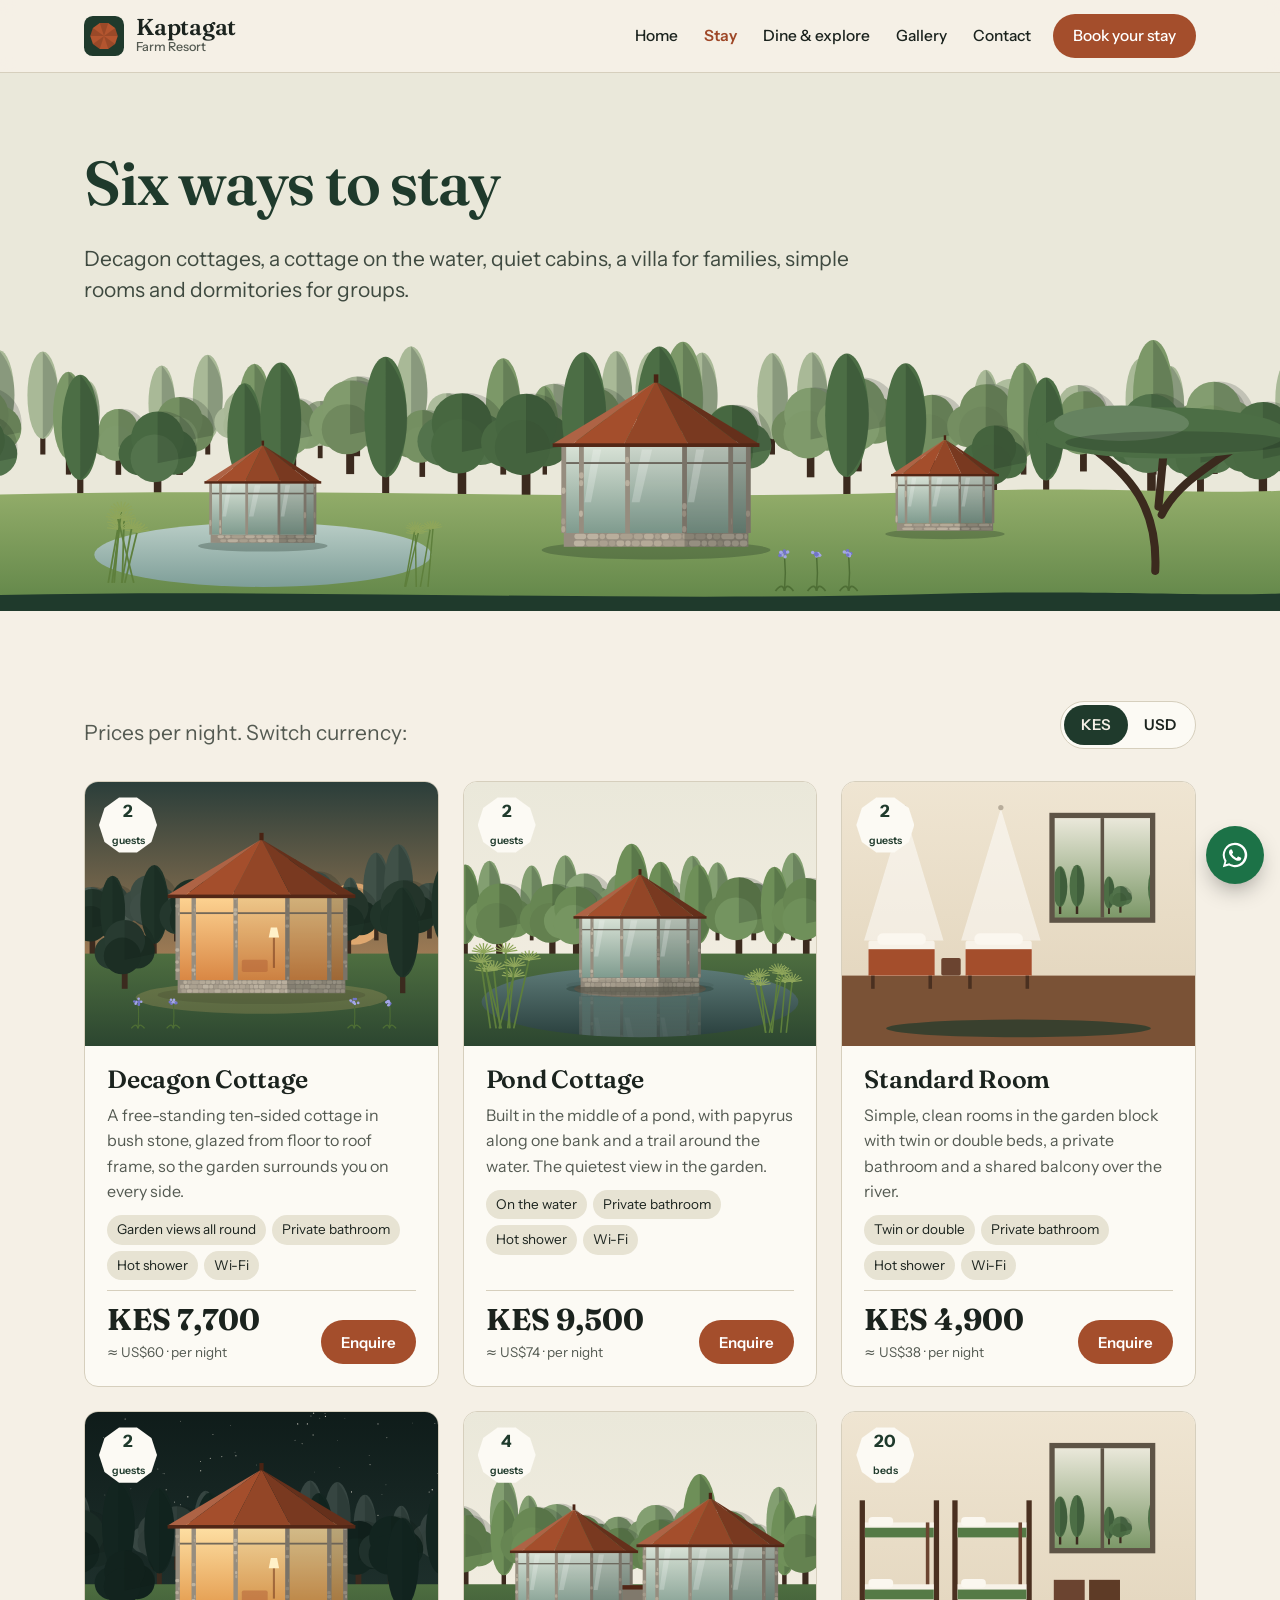
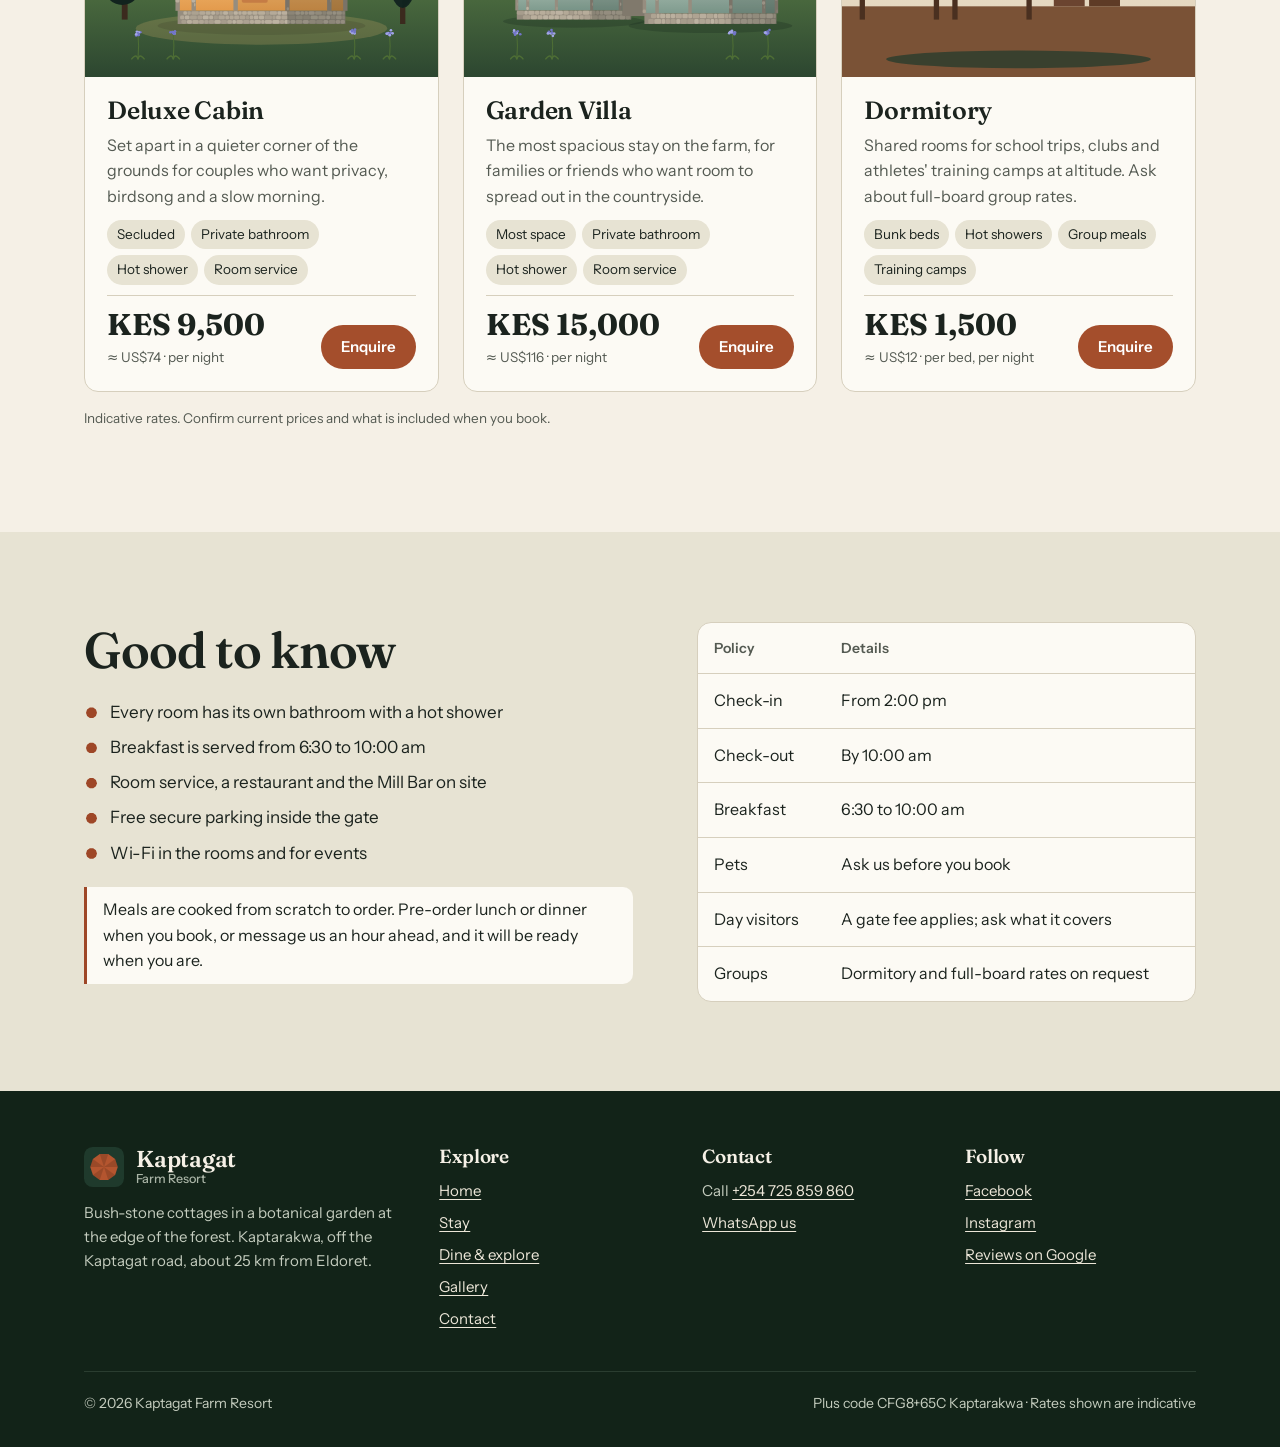
==== commit 6d89ab2a: "Restore the Google Hotels redesign (096ef5f) as the working version Co-Authored-By: Claude Sonnet 5." ====
--- a/accommodations.html
+++ b/accommodations.html
@@ -3,111 +3,161 @@
 <head>
 <meta charset="utf-8">
 <meta name="viewport" content="width=device-width, initial-scale=1">
-<title>Stay | Kaptagat Farm Resort</title>
-<meta name="description" content="Decagon cottages, a pond cottage, standard rooms, deluxe cabins, villas and dormitories at Kaptagat Farm Resort near Eldoret.">
+<title>Cottages and rooms | Kaptagat Farm Resort</title>
+<meta name="description" content="Decagon bush-stone cottages, a pond cottage, deluxe cabins, a garden villa, standard rooms and dormitories at Kaptagat Farm Resort. Rates in KES and USD.">
 <link rel="canonical" href="https://kaptagatfarmresort.co.ke/accommodations.html">
-<meta name="theme-color" content="#1C3427">
+<meta name="theme-color" content="#1F3A2C">
 <meta property="og:type" content="website">
 <meta property="og:site_name" content="Kaptagat Farm Resort">
-<meta property="og:title" content="Stay | Kaptagat Farm Resort">
-<meta property="og:description" content="Decagon cottages, a pond cottage, standard rooms, deluxe cabins, villas and dormitories at Kaptagat Farm Resort near Eldoret.">
+<meta property="og:title" content="Cottages and rooms | Kaptagat Farm Resort">
+<meta property="og:description" content="Decagon bush-stone cottages, a pond cottage, deluxe cabins, a garden villa, standard rooms and dormitories at Kaptagat Farm Resort. Rates in KES and USD.">
 <meta property="og:url" content="https://kaptagatfarmresort.co.ke/accommodations.html">
-<meta name="twitter:card" content="summary">
+<meta property="og:image" content="https://kaptagatfarmresort.co.ke/img/og-image.jpg">
+<meta name="twitter:card" content="summary_large_image">
 <link rel="icon" href="img/favicon.svg" type="image/svg+xml">
 <link rel="preconnect" href="https://fonts.googleapis.com">
 <link rel="preconnect" href="https://fonts.gstatic.com" crossorigin>
-<link rel="stylesheet" href="https://fonts.googleapis.com/css2?family=Newsreader:opsz,wght@6..72,400;6..72,500&amp;family=Public+Sans:wght@400;500;600&amp;display=swap">
+<link rel="stylesheet" href="https://fonts.googleapis.com/css2?family=Fraunces:opsz,wght@9..144,500;9..144,600&amp;family=Instrument+Sans:wght@400;500;600;700&amp;display=swap">
 <link rel="stylesheet" href="css/style.css">
 </head>
 <body>
 <a class="skip" href="#main">Skip to content</a>
 <header class="site-head">
   <div class="wrap head-in">
-    <a class="brand" href="index.html" aria-label="Kaptagat Farm Resort, home"><svg class="mark" viewBox="0 0 64 64" aria-hidden="true"><polygon points="56.0,32.0 51.4,46.1 39.4,54.8 24.6,54.8 12.6,46.1 8.0,32.0 12.6,17.9 24.6,9.2 39.4,9.2 51.4,17.9" fill="none" stroke="currentColor" stroke-width="3.2" stroke-linejoin="round" stroke="currentColor"/><polygon points="51.0,32.0 47.4,43.2 37.9,50.1 26.1,50.1 16.6,43.2 13.0,32.0 16.6,20.8 26.1,13.9 37.9,13.9 47.4,20.8" fill="none" stroke="currentColor" stroke-width="1.4" stroke-linejoin="round" /><line x1="32.0" y1="32.0" x2="56.0" y2="32.0" stroke="currentColor" stroke-width="1.2" opacity="0.7" /><line x1="32.0" y1="32.0" x2="51.4" y2="46.1" stroke="currentColor" stroke-width="1.2" opacity="0.7" /><line x1="32.0" y1="32.0" x2="39.4" y2="54.8" stroke="currentColor" stroke-width="1.2" opacity="0.7" /><line x1="32.0" y1="32.0" x2="24.6" y2="54.8" stroke="currentColor" stroke-width="1.2" opacity="0.7" /><line x1="32.0" y1="32.0" x2="12.6" y2="46.1" stroke="currentColor" stroke-width="1.2" opacity="0.7" /><line x1="32.0" y1="32.0" x2="8.0" y2="32.0" stroke="currentColor" stroke-width="1.2" opacity="0.7" /><line x1="32.0" y1="32.0" x2="12.6" y2="17.9" stroke="currentColor" stroke-width="1.2" opacity="0.7" /><line x1="32.0" y1="32.0" x2="24.6" y2="9.2" stroke="currentColor" stroke-width="1.2" opacity="0.7" /><line x1="32.0" y1="32.0" x2="39.4" y2="9.2" stroke="currentColor" stroke-width="1.2" opacity="0.7" /><line x1="32.0" y1="32.0" x2="51.4" y2="17.9" stroke="currentColor" stroke-width="1.2" opacity="0.7" /></svg><span>Kaptagat Farm Resort</span></a>
+    <a class="brand" href="index.html" aria-label="Kaptagat Farm Resort, home"><svg viewBox="0 0 64 64" aria-hidden="true"><rect width="64" height="64" rx="14" fill="#1F3A2C"/><polygon points="54.0,32.0 49.8,44.9 38.8,52.9 25.2,52.9 14.2,44.9 10.0,32.0 14.2,19.1 25.2,11.1 38.8,11.1 49.8,19.1" fill="#B4552F"/><path d="M32 32 L49.8 44.9 L38.8 52.9Z" fill="#000" opacity=".14"/><path d="M32 32 L25.2 52.9 L14.2 44.9Z" fill="#000" opacity=".14"/><path d="M32 32 L10.0 32.0 L14.2 19.1Z" fill="#000" opacity=".14"/><path d="M32 32 L25.2 11.1 L38.8 11.1Z" fill="#000" opacity=".14"/><path d="M32 32 L49.8 19.1 L54.0 32.0Z" fill="#000" opacity=".14"/></svg><span>Kaptagat<small>Farm Resort</small></span></a>
     <button class="menu-btn" type="button" aria-expanded="false" aria-controls="nav">Menu</button>
     <nav id="nav" aria-label="Main">
-      <a href="index.html">Home</a><a href="accommodations.html">Stay</a><a href="experiences.html">Dine &amp; explore</a><a href="contact.html">Contact</a>
-      <a class="btn" href="contact.html">Book a stay</a>
+      <a href="index.html">Home</a><a href="accommodations.html">Stay</a><a href="experiences.html">Dine &amp; explore</a><a href="gallery.html">Gallery</a><a href="contact.html">Contact</a>
+      <a class="btn btn-sm" href="contact.html">Book your stay</a>
     </nav>
   </div>
 </header>
 <main id="main">
-<section class="page-head on-forest" aria-labelledby="h1">
-  <div class="wrap"><div><h1 id="h1">Stay</h1><p class="lede">Six kinds of accommodation in the garden, from standard rooms to a cottage built in a pond.</p></div><svg class="drawing small" viewBox="0 0 320 320" aria-hidden="true"><polygon points="294.4,160.0 268.7,239.0 201.5,287.8 118.5,287.8 51.3,239.0 25.6,160.0 51.3,81.0 118.5,32.2 201.5,32.2 268.7,81.0" fill="none" stroke="currentColor" stroke-width="0.8" stroke-linejoin="round" stroke-dasharray="5 4" opacity=".6"/><polygon points="280.0,160.0 257.1,230.5 197.1,274.1 122.9,274.1 62.9,230.5 40.0,160.0 62.9,89.5 122.9,45.9 197.1,45.9 257.1,89.5" fill="none" stroke="currentColor" stroke-width="1.5" stroke-linejoin="round" /><polygon points="270.4,160.0 249.3,224.9 194.1,265.0 125.9,265.0 70.7,224.9 49.6,160.0 70.7,95.1 125.9,55.0 194.1,55.0 249.3,95.1" fill="none" stroke="currentColor" stroke-width="0.8" stroke-linejoin="round" /><line x1="160.0" y1="160.0" x2="280.0" y2="160.0" stroke="currentColor" stroke-width="0.6" opacity="0.5" /><line x1="160.0" y1="160.0" x2="257.1" y2="230.5" stroke="currentColor" stroke-width="0.6" opacity="0.5" /><line x1="160.0" y1="160.0" x2="197.1" y2="274.1" stroke="currentColor" stroke-width="0.6" opacity="0.5" /><line x1="160.0" y1="160.0" x2="122.9" y2="274.1" stroke="currentColor" stroke-width="0.6" opacity="0.5" /><line x1="160.0" y1="160.0" x2="62.9" y2="230.5" stroke="currentColor" stroke-width="0.6" opacity="0.5" /><line x1="160.0" y1="160.0" x2="40.0" y2="160.0" stroke="currentColor" stroke-width="0.6" opacity="0.5" /><line x1="160.0" y1="160.0" x2="62.9" y2="89.5" stroke="currentColor" stroke-width="0.6" opacity="0.5" /><line x1="160.0" y1="160.0" x2="122.9" y2="45.9" stroke="currentColor" stroke-width="0.6" opacity="0.5" /><line x1="160.0" y1="160.0" x2="197.1" y2="45.9" stroke="currentColor" stroke-width="0.6" opacity="0.5" /><line x1="160.0" y1="160.0" x2="257.1" y2="89.5" stroke="currentColor" stroke-width="0.6" opacity="0.5" /><circle cx="280.0" cy="160.0" r="3.4" fill="currentColor"/><circle cx="257.1" cy="230.5" r="3.4" fill="currentColor"/><circle cx="197.1" cy="274.1" r="3.4" fill="currentColor"/><circle cx="122.9" cy="274.1" r="3.4" fill="currentColor"/><circle cx="62.9" cy="230.5" r="3.4" fill="currentColor"/><circle cx="40.0" cy="160.0" r="3.4" fill="currentColor"/><circle cx="62.9" cy="89.5" r="3.4" fill="currentColor"/><circle cx="122.9" cy="45.9" r="3.4" fill="currentColor"/><circle cx="197.1" cy="45.9" r="3.4" fill="currentColor"/><circle cx="257.1" cy="89.5" r="3.4" fill="currentColor"/><circle cx="160" cy="160" r="3" fill="none" stroke="currentColor" stroke-width=".8"/></svg></div>
+
+<section class="page-hero" aria-labelledby="h1">
+  <img class="scene" src="img/banner.svg" alt="" width="1600" height="420">
+  <div class="wrap"><h1 id="h1">Six ways to stay</h1><p class="lede">Decagon cottages, a cottage on the water, quiet cabins, a villa for families, simple rooms and dormitories for groups.</p></div>
 </section>
-
-<div class="wrap">
-  <section class="row" aria-labelledby="h-all">
-    <h2 id="h-all">Accommodation</h2>
+<section class="band" aria-label="Accommodation">
+  <div class="wrap">
+    <div class="sec-head"><p class="lede">Prices per night. Switch currency:</p><div class="cur" role="group" aria-label="Show prices in"><button type="button" data-cur="KES" aria-pressed="true">KES</button><button type="button" data-cur="USD" aria-pressed="false">USD</button></div></div>
+    <div class="rooms"><article class="room" id="cottage">
+  <img src="img/cottage.svg" alt="Decagon Cottage: illustration in place of a photo" width="800" height="600" loading="lazy">
+  <div class="cap" aria-label="Sleeps 2">2<small>guests</small></div>
+  <div class="room-body">
+    <h3>Decagon Cottage</h3>
+    <p>A free-standing ten-sided cottage in bush stone, glazed from floor to roof frame, so the garden surrounds you on every side.</p>
+    <ul class="amen"><li>Garden views all round</li><li>Private bathroom</li><li>Hot shower</li><li>Wi-Fi</li></ul>
+    <div class="price"><div><b data-kes="7700" data-unit="per night">KES 7,700</b><small data-alt></small></div>
+      <a class="btn btn-sm" href="contact.html">Enquire</a></div>
+  </div>
+</article><article class="room" id="pond">
+  <img src="img/pond-cottage.svg" alt="Pond Cottage: illustration in place of a photo" width="800" height="600" loading="lazy">
+  <div class="cap" aria-label="Sleeps 2">2<small>guests</small></div>
+  <div class="room-body">
+    <h3>Pond Cottage</h3>
+    <p>Built in the middle of a pond, with papyrus along one bank and a trail around the water. The quietest view in the garden.</p>
+    <ul class="amen"><li>On the water</li><li>Private bathroom</li><li>Hot shower</li><li>Wi-Fi</li></ul>
+    <div class="price"><div><b data-kes="9500" data-unit="per night">KES 9,500</b><small data-alt></small></div>
+      <a class="btn btn-sm" href="contact.html">Enquire</a></div>
+  </div>
+</article><article class="room" id="standard">
+  <img src="img/room.svg" alt="Standard Room: illustration in place of a photo" width="800" height="600" loading="lazy">
+  <div class="cap" aria-label="Sleeps 2">2<small>guests</small></div>
+  <div class="room-body">
+    <h3>Standard Room</h3>
+    <p>Simple, clean rooms in the garden block with twin or double beds, a private bathroom and a shared balcony over the river.</p>
+    <ul class="amen"><li>Twin or double</li><li>Private bathroom</li><li>Hot shower</li><li>Wi-Fi</li></ul>
+    <div class="price"><div><b data-kes="4900" data-unit="per night">KES 4,900</b><small data-alt></small></div>
+      <a class="btn btn-sm" href="contact.html">Enquire</a></div>
+  </div>
+</article><article class="room" id="cabin">
+  <img src="img/cabin.svg" alt="Deluxe Cabin: illustration in place of a photo" width="800" height="600" loading="lazy">
+  <div class="cap" aria-label="Sleeps 2">2<small>guests</small></div>
+  <div class="room-body">
+    <h3>Deluxe Cabin</h3>
+    <p>Set apart in a quieter corner of the grounds for couples who want privacy, birdsong and a slow morning.</p>
+    <ul class="amen"><li>Secluded</li><li>Private bathroom</li><li>Hot shower</li><li>Room service</li></ul>
+    <div class="price"><div><b data-kes="9500" data-unit="per night">KES 9,500</b><small data-alt></small></div>
+      <a class="btn btn-sm" href="contact.html">Enquire</a></div>
+  </div>
+</article><article class="room" id="villa">
+  <img src="img/villa.svg" alt="Garden Villa: illustration in place of a photo" width="800" height="600" loading="lazy">
+  <div class="cap" aria-label="Sleeps 4">4<small>guests</small></div>
+  <div class="room-body">
+    <h3>Garden Villa</h3>
+    <p>The most spacious stay on the farm, for families or friends who want room to spread out in the countryside.</p>
+    <ul class="amen"><li>Most space</li><li>Private bathroom</li><li>Hot shower</li><li>Room service</li></ul>
+    <div class="price"><div><b data-kes="15000" data-unit="per night">KES 15,000</b><small data-alt></small></div>
+      <a class="btn btn-sm" href="contact.html">Enquire</a></div>
+  </div>
+</article><article class="room" id="dorm">
+  <img src="img/dorm.svg" alt="Dormitory: illustration in place of a photo" width="800" height="600" loading="lazy">
+  <div class="cap" aria-label="Sleeps 20">20<small>beds</small></div>
+  <div class="room-body">
+    <h3>Dormitory</h3>
+    <p>Shared rooms for school trips, clubs and athletes' training camps at altitude. Ask about full-board group rates.</p>
+    <ul class="amen"><li>Bunk beds</li><li>Hot showers</li><li>Group meals</li><li>Training camps</li></ul>
+    <div class="price"><div><b data-kes="1500" data-unit="per bed, per night">KES 1,500</b><small data-alt></small></div>
+      <a class="btn btn-sm" href="contact.html">Enquire</a></div>
+  </div>
+</article></div>
+    <p class="note">Indicative rates. Confirm current prices and what is included when you book.</p>
+  </div>
+</section>
+<section class="band tint" aria-labelledby="h-pol">
+  <div class="wrap split">
     <div>
-      <div class="tools"><p class="muted" style="margin:0">Every room has its own bathroom with a hot shower.</p><div class="cur" role="group" aria-label="Show prices in"><button type="button" data-cur="KES" aria-pressed="true">KES</button><span aria-hidden="true">/</span><button type="button" data-cur="USD" aria-pressed="false">USD</button></div></div>
-      <ul class="stays"><li class="stay" id="cottage">
-  <div><h3>Decagon Cottage</h3><p>Bush-stone cottages in the ten-sided design, with full-view windows from the ground to the roof frame, so there is a view on every side. Each cottage stands on its own for privacy.</p></div>
-  <div class="rate"><b data-kes="7700" data-from="1" data-unit="per night">From KES 7,700</b><small data-alt></small><a class="more" href="contact.html">Enquire</a></div>
-</li><li class="stay" id="pond">
-  <div><h3>Pond Cottage</h3><p>A cottage built in the middle of a pond, with papyrus on one side and a trail around the water.</p></div>
-  <div class="rate"><b>On request</b><small>Rate confirmed with your dates</small><a class="more" href="contact.html">Enquire</a></div>
-</li><li class="stay" id="standard">
-  <div><h3>Standard Room</h3><p>Twin beds for two people sharing, or a double bed, with a separate bathroom and hot shower. The rooms are in a single-storey block with a shared balcony that looks over the river.</p></div>
-  <div class="rate"><b data-kes="4900" data-from="1" data-unit="per night">From KES 4,900</b><small data-alt></small><a class="more" href="contact.html">Enquire</a></div>
-</li><li class="stay" id="cabin">
-  <div><h3>Deluxe Cabin</h3><p>Isolated cabins in the quieter parts of the grounds, suited to couples.</p></div>
-  <div class="rate"><b>On request</b><small>Rate confirmed with your dates</small><a class="more" href="contact.html">Enquire</a></div>
-</li><li class="stay" id="villa">
-  <div><h3>Villa</h3><p>Luxury villas for a premium stay in the countryside. Ask us about layout and availability.</p></div>
-  <div class="rate"><b>On request</b><small>Rate confirmed with your dates</small><a class="more" href="contact.html">Enquire</a></div>
-</li><li class="stay" id="dorm">
-  <div><h3>Dormitory</h3><p>Dormitory-style rooms for groups, athletic organisations and training camps. All rooms have hot showers.</p></div>
-  <div class="rate"><b>On request</b><small>Rate confirmed with your dates</small><a class="more" href="contact.html">Enquire</a></div>
-</li></ul>
-      <p class="note" style="margin-top:14px">Rates are indicative. We confirm the price when we confirm your dates.</p>
+      <h2 id="h-pol">Good to know</h2>
+      <ul class="ticks">
+        <li>Every room has its own bathroom with a hot shower</li>
+        <li>Breakfast is served from 6:30 to 10:00 am</li>
+        <li>Room service, a restaurant and the Mill Bar on site</li>
+        <li>Free secure parking inside the gate</li>
+        <li>Wi-Fi in the rooms and for events</li>
+      </ul>
+      <p class="tip">Meals are cooked from scratch to order. Pre-order lunch or dinner when you book, or message us an hour ahead, and it will be ready when you are.</p>
     </div>
-  </section>
-  <section class="row" aria-labelledby="h-know">
-    <h2 id="h-know">Good to know</h2>
-    <div>
-      <table class="tbl">
-        <caption class="sr">Stay details</caption>
+    <div class="table-wrap">
+      <table class="stack">
+        <caption class="sr">Stay policies</caption>
+        <thead><tr><th scope="col">Policy</th><th scope="col">Details</th></tr></thead>
         <tbody>
-          <tr><th scope="row">Check-in</th><td>From 2:00&nbsp;pm</td></tr>
-          <tr><th scope="row">Check-out</th><td>By 10:00&nbsp;am</td></tr>
-          <tr><th scope="row">Breakfast</th><td>6:30 to 10:00&nbsp;am</td></tr>
-          <tr><th scope="row">Meals</th><td>Cooked to order. Pre-order lunch or dinner when you book, or message us an hour ahead.</td></tr>
-          <tr><th scope="row">Room service</th><td>Available</td></tr>
-          <tr><th scope="row">Parking</th><td>Free, on site</td></tr>
-          <tr><th scope="row">Wi-Fi</th><td>In the rooms. Coverage in the garden is limited.</td></tr>
-          <tr><th scope="row">Pets</th><td>Please ask before you book</td></tr>
-          <tr><th scope="row">Day visitors</th><td>A gate fee applies. Ask what it covers.</td></tr>
-          <tr><th scope="row">Groups</th><td>Dormitory and group rates on request</td></tr>
+          <tr><td data-l="Policy">Check-in</td><td data-l="Details">From 2:00 pm</td></tr>
+          <tr><td data-l="Policy">Check-out</td><td data-l="Details">By 10:00 am</td></tr>
+          <tr><td data-l="Policy">Breakfast</td><td data-l="Details">6:30 to 10:00 am</td></tr>
+          <tr><td data-l="Policy">Pets</td><td data-l="Details">Ask us before you book</td></tr>
+          <tr><td data-l="Policy">Day visitors</td><td data-l="Details">A gate fee applies; ask what it covers</td></tr>
+          <tr><td data-l="Policy">Groups</td><td data-l="Details">Dormitory and full-board rates on request</td></tr>
         </tbody>
       </table>
     </div>
-  </section>
-</div>
+  </div>
+</section>
 </main>
-<footer class="site-foot on-forest">
+<footer class="site-foot">
   <div class="wrap">
     <div class="foot-grid">
       <div>
-        <div class="foot-brand">Kaptagat Farm Resort</div>
-        <p style="color:rgba(236,233,221,.8);max-width:30ch">Kaptarakwa, beside the Kaptagat road, about 25&nbsp;km from Eldoret.</p>
+        <a class="brand" href="index.html" style="color:#F5F0E6"><svg viewBox="0 0 64 64" aria-hidden="true"><rect width="64" height="64" rx="14" fill="#1F3A2C"/><polygon points="54.0,32.0 49.8,44.9 38.8,52.9 25.2,52.9 14.2,44.9 10.0,32.0 14.2,19.1 25.2,11.1 38.8,11.1 49.8,19.1" fill="#B4552F"/><path d="M32 32 L49.8 44.9 L38.8 52.9Z" fill="#000" opacity=".14"/><path d="M32 32 L25.2 52.9 L14.2 44.9Z" fill="#000" opacity=".14"/><path d="M32 32 L10.0 32.0 L14.2 19.1Z" fill="#000" opacity=".14"/><path d="M32 32 L25.2 11.1 L38.8 11.1Z" fill="#000" opacity=".14"/><path d="M32 32 L49.8 19.1 L54.0 32.0Z" fill="#000" opacity=".14"/></svg><span>Kaptagat<small style="color:#A9B4A6">Farm Resort</small></span></a>
+        <p style="margin-top:14px">Bush-stone cottages in a botanical garden at the edge of the forest. Kaptarakwa, off the Kaptagat road, about 25 km from Eldoret.</p>
       </div>
-      <div><h2>Explore</h2><ul><li><a href="index.html">Home</a></li><li><a href="accommodations.html">Stay</a></li><li><a href="experiences.html">Dine &amp; explore</a></li><li><a href="contact.html">Contact</a></li></ul></div>
-      <div><h2>Contact</h2><ul>
-        <li><a data-tel href="#"></a></li>
-        <li><a data-wa="" href="#">WhatsApp</a></li>
+      <div><h3>Explore</h3><ul><li><a href="index.html">Home</a></li><li><a href="accommodations.html">Stay</a></li><li><a href="experiences.html">Dine &amp; explore</a></li><li><a href="gallery.html">Gallery</a></li><li><a href="contact.html">Contact</a></li></ul></div>
+      <div><h3>Contact</h3><ul>
+        <li>Call <a data-tel href="#"></a></li>
+        <li><a data-wa="" href="#">WhatsApp us</a></li>
         <li data-needs-email><a data-email href="#"></a></li>
       </ul></div>
-      <div><h2>Elsewhere</h2><ul>
-        <li><a href="https://www.google.co.ke/travel/hotels/entity/CgoIy7v0kISag-1pEAE">Google reviews</a></li>
+      <div><h3>Follow</h3><ul>
         <li><a href="https://www.facebook.com/Kaptagatfarmresort/">Facebook</a></li>
         <li><a href="https://www.instagram.com/kaptagat_farm_resort/">Instagram</a></li>
+        <li><a href="https://www.google.co.ke/travel/hotels/entity/CgoIy7v0kISag-1pEAE">Reviews on Google</a></li>
       </ul></div>
     </div>
-    <div class="foot-base"><span>© <span data-year></span> Kaptagat Farm Resort</span><span>Plus code CFG8+65C Kaptarakwa</span></div>
+    <div class="foot-base"><span>© <span data-year></span> Kaptagat Farm Resort</span><span>Plus code CFG8+65C Kaptarakwa · Rates shown are indicative</span></div>
   </div>
 </footer>
-<a class="wa" data-wa="" href="#"><svg viewBox="0 0 32 32" aria-hidden="true"><path fill="#fff" d="M16 3a13 13 0 0 0-11.2 19.6L3 29l6.6-1.7A13 13 0 1 0 16 3zm0 23.6c-2 0-4-.6-5.7-1.6l-.4-.2-3.9 1 1-3.8-.3-.4A10.6 10.6 0 1 1 16 26.6zm5.8-7.9c-.3-.2-1.9-.9-2.2-1s-.5-.2-.7.2-.8 1-1 1.2-.4.2-.7 0a8.7 8.7 0 0 1-4.3-3.8c-.3-.6.3-.5 1-1.7.1-.2 0-.4 0-.6l-1-2.4c-.3-.6-.5-.5-.7-.5h-.6a1.2 1.2 0 0 0-.9.4 3.6 3.6 0 0 0-1.1 2.7 6.3 6.3 0 0 0 1.3 3.3 14.4 14.4 0 0 0 5.5 4.9c2 .9 2.8.9 3.8.8a3.3 3.3 0 0 0 2.2-1.5 2.7 2.7 0 0 0 .2-1.5c-.1-.2-.3-.3-.6-.5z"/></svg><span>WhatsApp</span></a>
+<a class="wa-float" data-wa="" href="#" aria-label="Chat with us on WhatsApp"><svg viewBox="0 0 32 32" aria-hidden="true"><path fill="#fff" d="M16 3a13 13 0 0 0-11.2 19.6L3 29l6.6-1.7A13 13 0 1 0 16 3zm0 23.6c-2 0-4-.6-5.7-1.6l-.4-.2-3.9 1 1-3.8-.3-.4A10.6 10.6 0 1 1 16 26.6zm5.8-7.9c-.3-.2-1.9-.9-2.2-1s-.5-.2-.7.2-.8 1-1 1.2-.4.2-.7 0a8.7 8.7 0 0 1-4.3-3.8c-.3-.6.3-.5 1-1.7.1-.2 0-.4 0-.6l-1-2.4c-.3-.6-.5-.5-.7-.5h-.6a1.2 1.2 0 0 0-.9.4 3.6 3.6 0 0 0-1.1 2.7 6.3 6.3 0 0 0 1.3 3.3 14.4 14.4 0 0 0 5.5 4.9c2 .9 2.8.9 3.8.8a3.3 3.3 0 0 0 2.2-1.5 2.7 2.7 0 0 0 .2-1.5c-.1-.2-.3-.3-.6-.5z"/></svg></a>
 <script src="js/main.js" defer></script>
 </body>
 </html>
--- a/css/style.css
+++ b/css/style.css
@@ -1,227 +1,281 @@
-/* Kaptagat Farm Resort
-   Idea: a drawing set for the resort's ten-sided cottages. Hairline rules, a label column on the left,
-   architectural line art, no cards. Colour: stone paper, forest green, a little thatch ochre for links and focus.
-   Type: Newsreader for headings and figures, Public Sans for text. */
+/* VOICE   occasion: hushed, green, unhurried; a botanical garden at the forest's edge
+   IDEA    the resort's own ten-sided bush-stone cottages: the decagon is the frame, the logo and the map marker
+   PICTURE illustrated garden scene with the decagon cottages, the pond cottage and acacias; an estate map below
+   COLOUR  mist ground, forest green fields, terracotta roofs as accent, agapanthus violet only in the art
+   TYPE    Fraunces display + Instrument Sans text
+   LAYOUT  laptop: full-bleed scene, title in its sky, booking bar docked on the lawn; phone: title, scene band, booking form */
 
 :root{color-scheme:light dark;
---paper:light-dark(#F4F2EA,#101813);
---band:light-dark(#EBE8DC,#17221B);
---ink:light-dark(#18211B,#E8E5D9);
---muted:light-dark(#566057,#A4AA9E);
---rule:light-dark(#CBC6B6,#2A382F);
---rule-2:light-dark(#8F8D7C,#55665A);
---forest:#1C3427;
---on-forest:#ECE9DD;
---btn:light-dark(#1C3427,#ECE9DD);
---on-btn:light-dark(#F4F2EA,#16221A);
---accent:light-dark(#7A5C1B,#D6AE5E);
---display:"Newsreader",Georgia,"Times New Roman",serif;
---text:"Public Sans",system-ui,-apple-system,"Segoe UI",Roboto,sans-serif;
---gut:max(5vw,20px)}
+--bg:light-dark(#F5F0E6,#121A15);
+--paper:light-dark(#FCFAF4,#1A241E);
+--mist:#EAE8DA;
+--tint:light-dark(#E7E3D3,#1E2A23);
+--ink:light-dark(#1B231E,#ECE6D8);
+--muted:light-dark(#545A52,#B4B3A6);
+--forest:light-dark(#1F3A2C,#9CC3A4);
+--forest-deep:#18301F;
+--moss:#557A46;
+--terra:light-dark(#9E4727,#E48D63);
+--terra-btn:#A44E2C;
+--line:light-dark(#D6CFBD,#2E3D34);
+--r:14px;
+--deca:polygon(100% 50%,90.45% 79.39%,65.45% 97.55%,34.55% 97.55%,9.55% 79.39%,0 50%,9.55% 20.61%,34.55% 2.45%,65.45% 2.45%,90.45% 20.61%);
+--display:"Fraunces",Georgia,"Times New Roman",serif;
+--text:"Instrument Sans",system-ui,-apple-system,"Segoe UI",Roboto,sans-serif}
 :root[data-theme=light]{color-scheme:light}
 :root[data-theme=dark]{color-scheme:dark}
 *{box-sizing:border-box;min-width:0}
 html{scroll-behavior:smooth;scroll-padding-top:84px}
-body{margin:0;background:var(--paper);color:var(--ink);font:17px/1.62 var(--text);overflow-x:clip;-webkit-font-smoothing:antialiased;text-rendering:optimizeLegibility}
-svg,img{max-width:100%;display:block}
-a{color:inherit;text-decoration-thickness:1px;text-underline-offset:3px}
-a:hover{color:var(--accent)}
-h1,h2,h3{font-family:var(--display);font-weight:400;font-optical-sizing:auto;margin:0;text-wrap:balance}
-h1{font-size:clamp(42px,6vw,82px);line-height:1.01;letter-spacing:-.028em}
-h2{font-size:clamp(28px,3vw,38px);line-height:1.1;letter-spacing:-.018em}
-h3{font-size:24px;line-height:1.2;letter-spacing:-.01em}
-p{margin:0 0 1em;max-width:62ch;text-wrap:pretty}
-ul,ol,dl,dd{margin:0;padding:0}
-:focus-visible{outline:2px solid var(--accent);outline-offset:3px}
-.skip{position:absolute;left:-999px;top:8px;background:var(--forest);color:var(--on-forest);padding:10px 16px;z-index:100}
-.skip:focus{left:12px}
-.wrap{max-width:1200px;margin:0 auto;padding-inline:var(--gut)}
+body{margin:0;background:var(--bg);color:var(--ink);font:17px/1.6 var(--text);overflow-x:clip;-webkit-font-smoothing:antialiased}
+img,svg{max-width:100%;height:auto;display:block}
+a{color:var(--forest);text-underline-offset:3px}
+a:hover{color:var(--terra)}
+h1,h2,h3{font-family:var(--display);font-weight:600;font-optical-sizing:auto;line-height:1.05;letter-spacing:-.02em;margin:0 0 .45em;text-wrap:balance}
+h1{font-size:clamp(40px,5.6vw,72px)}
+h2{font-size:clamp(32px,4vw,50px)}
+h3{font-size:25px;letter-spacing:-.01em}
+p{margin:0 0 1em;max-width:64ch}
+:focus-visible{outline:3px solid var(--terra);outline-offset:3px;border-radius:4px}
+.skip{position:absolute;left:-999px;top:8px;background:var(--forest-deep);color:#fff;padding:10px 16px;z-index:100;border-radius:8px}
+.skip:focus{left:16px}
+.wrap{max-width:1240px;margin:0 auto;padding:0 max(5vw,16px)}
+.band{padding-block:clamp(56px,7vw,104px)}
+.band.tint{background:var(--tint)}
+.band.dark{background:var(--forest-deep);color:#E5E2D4}
+.band.dark h2,.band.dark h3{color:#F5F0E6}
+.band.dark a:not(.btn){color:#F2C9A6}
+.lede{font-size:clamp(18px,2vw,21px);color:var(--muted);line-height:1.5}
+.dark .lede{color:#C4CCBE}
+.note{font-size:13.5px;color:var(--muted);margin-top:16px}
+.dark .note{color:#A9B4A6}
 .sr{position:absolute;width:1px;height:1px;overflow:hidden;clip:rect(0 0 0 0);white-space:nowrap}
-.muted{color:var(--muted)}
-.small{font-size:14.5px}
-.num{font-variant-numeric:lining-nums tabular-nums;white-space:nowrap}
-
-/* Controls */
-.btn{display:inline-flex;align-items:center;justify-content:center;min-height:48px;padding:0 22px;border:1px solid transparent;border-radius:2px;background:var(--btn);color:var(--on-btn);font:600 15.5px/1 var(--text);text-decoration:none;cursor:pointer;transition:background-color .15s,color .15s}
-.btn:hover{background:var(--accent);color:#fff}
-.btn.line{background:transparent;border-color:currentColor;color:var(--ink)}
-.btn.line:hover{background:var(--ink);color:var(--paper);border-color:var(--ink)}
-.on-forest .btn{background:var(--on-forest);color:var(--forest)}
-.on-forest .btn:hover{background:#fff;color:var(--forest)}
-.on-forest .btn.line{background:transparent;color:var(--on-forest);border-color:rgba(236,233,221,.6)}
-.on-forest .btn.line:hover{background:var(--on-forest);color:var(--forest)}
-.more{font-weight:600;font-size:15.5px;text-decoration:none;border-bottom:1px solid currentColor;padding-bottom:2px;white-space:nowrap}
-.more::after{content:" \2192"}
-.acts{display:flex;flex-wrap:wrap;gap:12px;align-items:center}
-.acts.gap-lg{gap:14px 28px}
+.nowrap{white-space:nowrap}
+
+/* Buttons */
+.btn{display:inline-flex;align-items:center;justify-content:center;gap:8px;min-height:48px;padding:0 22px;border-radius:999px;border:2px solid transparent;background:var(--terra-btn);color:#fff;font:600 16px/1 var(--text);text-decoration:none;cursor:pointer;transition:background .2s}
+.btn:hover{background:#86391D;color:#fff}
+.btn.ghost{background:transparent;border-color:currentColor;color:var(--forest)}
+.btn.ghost:hover{background:var(--forest);color:var(--bg)}
+.dark .btn.ghost{color:#F5F0E6}
+.dark .btn.ghost:hover{background:#F5F0E6;color:var(--forest-deep)}
+.btn.wa{background:#1C7247}
+.btn.wa:hover{background:#155936}
+.btn-sm{min-height:44px;padding:0 18px;font-size:15px}
+.acts{display:flex;flex-wrap:wrap;gap:12px}
 
 /* Header */
-.site-head{position:sticky;top:0;z-index:50;background:var(--paper);border-bottom:1px solid var(--rule)}
-.head-in{display:flex;align-items:center;justify-content:space-between;gap:16px;min-height:68px}
-.brand{display:flex;align-items:center;gap:12px;text-decoration:none;font:500 22px/1 var(--display);letter-spacing:-.01em;color:var(--ink)}
-.brand:hover{color:var(--ink)}
-.brand .mark{width:30px;height:30px;flex:none;color:var(--forest)}
-:root[data-theme=dark] .brand .mark{color:var(--on-forest)}
-@media(prefers-color-scheme:dark){:root:not([data-theme=light]) .brand .mark{color:var(--on-forest)}}
-#nav{display:flex;align-items:center;gap:6px 28px}
-#nav a{text-decoration:none;font-size:15.5px;font-weight:500;padding:8px 0;border-bottom:1px solid transparent}
-#nav a:hover{color:var(--ink);border-bottom-color:var(--ink)}
-#nav a[aria-current=page]{border-bottom-color:var(--accent)}
-#nav a.btn{padding:0 20px;min-height:44px;border-bottom:1px solid transparent;margin-left:6px;color:var(--on-btn)}
-#nav a.btn:hover{background:var(--accent);color:#fff}
-.menu-btn{display:none;min-height:44px;padding:0 14px;border:1px solid var(--rule-2);border-radius:2px;background:none;color:var(--ink);font:600 15px var(--text);cursor:pointer}
-@media(max-width:860px){
+.site-head{position:sticky;top:0;z-index:50;background:color-mix(in srgb,var(--bg) 94%,transparent);backdrop-filter:blur(8px);border-bottom:1px solid var(--line)}
+.head-in{display:flex;align-items:center;justify-content:space-between;gap:16px;min-height:72px}
+.brand{display:flex;align-items:center;gap:12px;text-decoration:none;color:var(--ink);font:600 23px/1 var(--display);letter-spacing:-.01em}
+.brand small{display:block;font:500 12.5px/1.3 var(--text);color:var(--muted);letter-spacing:0}
+.brand svg{width:40px;height:40px;flex:none}
+.menu-btn{display:none;min-height:44px;padding:0 16px;border-radius:999px;border:1.5px solid var(--line);background:var(--paper);color:var(--ink);font:600 15px var(--text);cursor:pointer}
+#nav{display:flex;align-items:center;gap:2px;flex-wrap:wrap}
+#nav a{padding:10px 12px;border-radius:999px;text-decoration:none;color:var(--ink);font-weight:500;font-size:15.5px}
+#nav a:hover{background:var(--tint)}
+#nav a[aria-current=page]{color:var(--terra);font-weight:600}
+#nav a.btn{color:#fff;margin-left:8px;padding:0 18px}
+#nav a.btn:hover{background:#86391D}
+@media(max-width:940px){
 .menu-btn{display:inline-flex;align-items:center}
-#nav{display:none;position:absolute;left:0;right:0;top:100%;flex-direction:column;align-items:stretch;gap:0;background:var(--paper);border-bottom:1px solid var(--rule);padding:6px var(--gut) 18px}
+#nav{display:none;position:absolute;left:0;right:0;top:100%;flex-direction:column;align-items:stretch;background:var(--bg);border-bottom:1px solid var(--line);padding:8px max(5vw,16px) 16px}
 #nav.open{display:flex}
-#nav a{padding:14px 0;border-bottom:1px solid var(--rule);font-size:17px}
-#nav a.btn{margin:14px 0 0;justify-content:center}}
-
-/* Hero and page heads */
-.on-forest{background:var(--forest);color:var(--on-forest)}
-.on-forest a:hover{color:#fff}
-.hero .wrap{display:grid;grid-template-columns:minmax(0,5fr) minmax(0,6fr);gap:clamp(28px,5vw,72px);align-items:center;padding-block:clamp(40px,6vw,88px)}
-.hero h1{max-width:14ch;font-size:clamp(40px,4.9vw,66px)}
-.hero .lede{font-size:clamp(18px,1.6vw,20px);line-height:1.5;color:rgba(236,233,221,.84);max-width:34ch;margin:22px 0 30px}
-.drawing{width:100%;height:auto;color:var(--on-forest)}
-.drawing text{font-family:var(--text);fill:currentColor}
-.drawing .ann text{font-size:21px}
-.drawing .cap{font:italic 24px var(--display);opacity:.85}
-@media(max-width:900px){.hero .wrap{grid-template-columns:minmax(0,1fr)}.hero h1{max-width:13ch}.drawing .ann{display:none}.drawing .cap{font-size:30px}}
-.page-head .wrap{display:flex;justify-content:space-between;align-items:center;gap:32px;padding-block:clamp(36px,5vw,68px)}
-.page-head h1{font-size:clamp(40px,5vw,64px)}
-.page-head .lede{font-size:19px;line-height:1.5;color:rgba(236,233,221,.84);max-width:46ch;margin:16px 0 0}
-.drawing.small{width:150px;flex:none;opacity:.9}
-@media(max-width:700px){.drawing.small{display:none}}
-
-/* Booking strip */
-.booking{background:var(--band);border-bottom:1px solid var(--rule)}
-.booking form{display:grid;grid-template-columns:repeat(4,minmax(0,1fr)) auto;gap:14px 16px;align-items:end;padding-block:22px}
+#nav a{padding:14px 12px;font-size:17px}
+#nav a.btn{margin:8px 0 0}}
+
+/* Hero: title in the sky, the illustrated garden directly beneath it */
+.hero,.page-hero{position:relative;overflow:hidden;background:var(--mist);display:flex;flex-direction:column;padding-top:clamp(40px,6vw,80px)}
+.hero>.wrap,.page-hero>.wrap{width:100%}
+.hero>img.scene,.page-hero>img.scene{order:2;width:100%;object-fit:cover}
+.hero>img.scene{height:clamp(250px,38vw,540px);object-position:50% 85%;margin-top:clamp(4px,2vw,24px)}
+.page-hero>img.scene{height:clamp(150px,22vw,300px);object-position:50% 100%;margin-top:clamp(12px,2vw,24px)}
+.hero h1,.page-hero h1{color:#1F3A2C;max-width:17ch}
+.hero .lede,.page-hero .lede{color:#3F4A40;max-width:56ch}
+.hero .btn.ghost{color:#1F3A2C}
+.hero .btn.ghost:hover{background:#1F3A2C;color:#F5F0E6}
+.page-hero h1{font-size:clamp(40px,5vw,62px)}
+.page-hero .lede{margin-bottom:0}
+
+/* Booking bar */
+.booking{position:relative;z-index:2;margin-top:clamp(-72px,-5vw,-44px)}
+.booking form{display:grid;grid-template-columns:repeat(4,minmax(0,1fr)) auto;gap:12px;align-items:end;background:var(--paper);border:1px solid var(--line);border-radius:20px;padding:18px;box-shadow:0 18px 40px -24px rgba(16,32,22,.45)}
 .field{display:grid;gap:6px;align-content:start}
-.field label,.label{font-size:14px;font-weight:600;color:var(--muted)}
-input,select,textarea{width:100%;height:48px;padding:0 12px;border:1px solid var(--rule-2);border-radius:2px;background:var(--paper);color:var(--ink);font:16px var(--text)}
-textarea{height:auto;min-height:120px;padding:10px 12px;resize:vertical}
-input:focus,select:focus,textarea:focus{outline:2px solid var(--accent);outline-offset:1px;border-color:var(--ink)}
-[aria-invalid=true]{border-color:#B3382A}
-.err{color:#B3382A;font-size:14px;min-height:1.3em}
-.booking .err:empty{display:none}
+.field label{font-size:14px;font-weight:600;color:var(--muted)}
+input,select,textarea{width:100%;min-height:48px;padding:10px 14px;border-radius:10px;border:1.5px solid var(--line);background:var(--bg);color:var(--ink);font:16px var(--text)}
+input,select{height:48px}
+textarea{min-height:120px;resize:vertical}
+input:focus,select:focus,textarea:focus{border-color:var(--forest);outline:3px solid color-mix(in srgb,var(--forest) 25%,transparent);outline-offset:0}
+[aria-invalid=true]{border-color:#C2412D}
+.err{color:#C2412D;font-size:14px;min-height:1.25em}
+.booking .err:empty{min-height:0}
 @media(max-width:980px){.booking form{grid-template-columns:repeat(2,minmax(0,1fr))}.booking form .go{grid-column:1/-1}}
 @media(max-width:520px){.booking form{grid-template-columns:minmax(0,1fr)}}
-.quote{display:none;border-top:1px solid var(--rule);padding-block:20px}
-.quote.show{display:grid;grid-template-columns:minmax(0,1fr) auto;gap:16px 32px;align-items:center}
-.quote strong{display:block;font:400 34px/1.1 var(--display);letter-spacing:-.01em}
-@media(max-width:760px){.quote.show{grid-template-columns:minmax(0,1fr)}}
-
-/* Rows: label column + body */
-.row{display:grid;grid-template-columns:minmax(0,3fr) minmax(0,9fr);gap:clamp(20px,4vw,64px);padding-block:clamp(44px,6vw,84px);border-top:1px solid var(--rule)}
-.row:first-of-type{border-top:0}
-.row>h2,.row>header{align-self:start}
-@media(min-width:901px){.row>h2,.row>header{position:sticky;top:92px}}
-@media(max-width:900px){.row{grid-template-columns:minmax(0,1fr)}}
-.band{background:var(--band)}
-.statement{font:400 clamp(23px,2.3vw,30px)/1.32 var(--display);letter-spacing:-.012em;max-width:34em;margin-bottom:36px}
-.statement+.statement{margin-top:-14px}
-
-/* Fact lists */
-.facts{display:grid;grid-template-columns:repeat(2,minmax(0,1fr));gap:0 clamp(24px,4vw,56px)}
-.facts>div{display:grid;grid-template-columns:minmax(0,9.5em) minmax(0,1fr);gap:12px;padding:12px 0;border-top:1px solid var(--rule)}
-.facts dt{color:var(--muted);font-size:15px}
-.facts dd{font-size:16.5px}
-@media(max-width:760px){.facts{grid-template-columns:minmax(0,1fr)}}
-
-/* Stays */
-.tools{display:flex;justify-content:space-between;align-items:baseline;gap:16px;flex-wrap:wrap;margin-bottom:6px}
-.cur{display:inline-flex;gap:0;align-items:center;font-size:14.5px}
-.cur button{background:none;border:0;border-bottom:1.5px solid transparent;padding:10px 6px;min-height:44px;color:var(--muted);font:600 14.5px var(--text);cursor:pointer}
-.cur button[aria-pressed=true]{color:var(--ink);border-bottom-color:var(--ink)}
-.cur span{color:var(--rule-2)}
-.stays{list-style:none}
-.stay{display:grid;grid-template-columns:minmax(0,1fr) minmax(0,15em);gap:12px clamp(20px,4vw,56px);padding:22px 0;border-top:1px solid var(--rule)}
-.stay:last-child{border-bottom:1px solid var(--rule)}
-.stay p{margin:6px 0 0;color:var(--muted);font-size:16px;max-width:52ch}
-.stay .rate{text-align:right}
-.stay .rate b{display:block;font:400 26px/1.1 var(--display);letter-spacing:-.01em}
-.stay .rate small{display:block;font-size:13.5px;color:var(--muted);margin:3px 0 8px}
-@media(max-width:640px){.stay{grid-template-columns:minmax(0,1fr)}.stay .rate{text-align:left}}
-
-/* Map */
-.mapwrap{display:grid;grid-template-columns:minmax(0,7fr) minmax(0,4fr);gap:clamp(20px,3.5vw,48px);align-items:start}
-.estate{width:100%;height:auto;color:var(--ink);background:var(--paper);border:1px solid var(--rule-2)}
-.estate .fp{fill:var(--paper)}
-.estate .mt{font:11px var(--text);fill:currentColor}
-.estate .pc{fill:var(--paper);stroke:currentColor;stroke-width:1.2}
-.estate .pin text{font:600 12px var(--text);fill:currentColor}
-.estate .pin.on .pc{fill:var(--ink)}
-.estate .pin.on text{fill:var(--paper)}
-.key{list-style:none}
-.key li{display:grid;grid-template-columns:26px minmax(0,1fr);gap:10px;padding:10px 4px;border-top:1px solid var(--rule)}
-.key li:last-child{border-bottom:1px solid var(--rule)}
-.key li:hover,.key li:focus-visible{background:var(--band)}
-.key .n{font:600 13px var(--text);color:var(--muted);font-variant-numeric:tabular-nums;padding-top:2px}
-.key b{display:block;font-weight:600;font-size:16px}
-.key span span{font-size:14.5px;color:var(--muted)}
-@media(max-width:900px){.mapwrap{grid-template-columns:minmax(0,1fr)}}
-
-/* Columns of text */
-.cols{display:grid;grid-template-columns:repeat(3,minmax(0,1fr))}
-.cols>div{padding:0 clamp(18px,2.4vw,36px);border-left:1px solid var(--rule)}
-.cols>div:first-child{padding-left:0;border-left:0}
-.cols>div:last-child{padding-right:0}
-.cols h3{margin-bottom:10px}
-.cols p{color:var(--muted);font-size:16px}
-@media(max-width:820px){.cols{grid-template-columns:minmax(0,1fr)}.cols>div{padding:20px 0;border-left:0;border-top:1px solid var(--rule)}.cols>div:first-child{border-top:0;padding-top:0}}
-.plain{list-style:none;margin:0 0 1.2em}
-.plain li{padding:9px 0;border-top:1px solid var(--rule)}
-.plain li:last-child{border-bottom:1px solid var(--rule)}
-.plain b{font-weight:600}
-.split-list{display:grid;grid-template-columns:minmax(0,1fr) auto;gap:4px 24px}
-
-/* Sections inside rows */
-.prose h3{margin:34px 0 8px}
-.prose h3:first-child{margin-top:0}
-.prose p{color:var(--ink)}
-.note{font-size:14px;color:var(--muted);max-width:60ch}
-.tbl{width:100%;border-collapse:collapse}
-.tbl th,.tbl td{padding:12px 0;border-top:1px solid var(--rule);text-align:left;vertical-align:top;font-size:16.5px}
-.tbl tr:last-child td,.tbl tr:last-child th{border-bottom:1px solid var(--rule)}
-.tbl th{font-weight:400;color:var(--muted);width:42%;padding-right:20px}
-.tbl td.r{text-align:right}
+.quote{display:none;margin-top:14px;background:var(--paper);border:1px solid var(--line);border-radius:16px;padding:18px 20px}
+.quote.show{display:grid;grid-template-columns:minmax(0,1fr) auto;gap:16px;align-items:center}
+.quote strong{font-family:var(--display);font-size:32px;line-height:1.1;display:block;white-space:nowrap}
+@media(max-width:720px){.quote.show{grid-template-columns:minmax(0,1fr)}}
+
+/* Facts ribbon */
+.facts{display:flex;flex-wrap:wrap;gap:8px 10px;margin:28px 0 0;padding:0;list-style:none}
+.facts li{display:flex;align-items:center;gap:8px;padding:8px 14px;border-radius:999px;background:var(--paper);border:1px solid var(--line);font-size:15px;font-weight:500}
+.facts li::before{content:"";width:9px;height:9px;flex:none;background:var(--moss);clip-path:var(--deca)}
+
+/* Signature */
+.sig{display:grid;grid-template-columns:minmax(0,1fr) minmax(0,1.05fr);gap:clamp(28px,6vw,88px);align-items:center}
+.deca-frame{clip-path:var(--deca);aspect-ratio:1;width:100%;max-width:560px;justify-self:center}
+.deca-frame img{width:100%;height:100%;object-fit:cover}
+.points{display:grid;gap:18px;margin:24px 0 28px;padding:0;list-style:none}
+.points li{display:grid;grid-template-columns:44px minmax(0,1fr);gap:14px;align-items:start}
+.points b{display:block;font-family:var(--display);font-size:21px;font-weight:600;margin-bottom:2px}
+.points span{color:var(--muted);font-size:16px}
+.ico{width:44px;height:44px;background:var(--forest);clip-path:var(--deca);display:grid;place-items:center;color:#F5F0E6;font:700 15px var(--text)}
+@media(max-width:820px){.sig{grid-template-columns:minmax(0,1fr)}.deca-frame{max-width:420px}}
+
+/* Section head */
+.sec-head{display:flex;justify-content:space-between;align-items:end;gap:16px 32px;flex-wrap:wrap;margin-bottom:32px}
+.sec-head>div>:last-child,.sec-head p{margin-bottom:0}
+
+/* Room cards */
+.rooms{display:grid;grid-template-columns:repeat(3,minmax(0,1fr));gap:24px}
+@media(max-width:980px){.rooms{grid-template-columns:repeat(2,minmax(0,1fr))}}
+@media(max-width:640px){.rooms{grid-template-columns:minmax(0,1fr)}}
+.room{position:relative;display:flex;flex-direction:column;background:var(--paper);border:1px solid var(--line);border-radius:var(--r);overflow:hidden}
+.room>img{aspect-ratio:4/3;width:100%;object-fit:cover}
+.cap{position:absolute;top:14px;left:14px;width:58px;height:58px;clip-path:var(--deca);background:#FCFAF4;color:#1F3A2C;display:grid;place-items:center;text-align:center;font:700 17px/1 var(--text)}
+.cap small{display:block;font:600 10.5px/1.1 var(--text)}
+.room-body{display:flex;flex-direction:column;gap:10px;padding:20px 22px 22px;flex:1}
+.room h3{margin:0}
+.room p{margin:0;color:var(--muted);font-size:16px}
+.amen{display:flex;flex-wrap:wrap;gap:6px;padding:0;margin:0;list-style:none}
+.amen li{font-size:13.5px;padding:4px 10px;border-radius:999px;background:var(--tint)}
+.price{display:flex;align-items:end;justify-content:space-between;gap:12px;margin-top:auto;padding-top:14px;border-top:1px solid var(--line);flex-wrap:wrap}
+.price b{font-family:var(--display);font-size:30px;line-height:1;white-space:nowrap}
+.price small{display:block;font-size:13.5px;color:var(--muted);margin-top:4px}
+.cur{display:inline-flex;border:1.5px solid var(--line);border-radius:999px;padding:3px;background:var(--paper)}
+.cur button{min-height:40px;min-width:64px;border:0;border-radius:999px;background:transparent;color:var(--ink);font:600 15px var(--text);cursor:pointer}
+.cur button[aria-pressed=true]{background:var(--forest);color:var(--bg)}
+
+/* Estate map */
+.mapgrid{display:grid;grid-template-columns:minmax(0,1.7fr) minmax(0,1fr);gap:clamp(20px,3vw,40px);align-items:start}
+.estate{width:100%;height:auto;border-radius:var(--r);border:1px solid var(--line)}
+.estate .pin circle{transition:fill .2s}
+.estate .pin.on circle{fill:#A44E2C;stroke:#A44E2C}
+.estate .pin.on text{fill:#fff}
+.legend{list-style:none;margin:0;padding:0;display:grid;gap:2px}
+.legend li{display:grid;grid-template-columns:34px minmax(0,1fr);gap:12px;align-items:start;padding:9px 10px;border-radius:10px;cursor:default}
+.legend li:hover,.legend li:focus-visible{background:var(--paper)}
+.legend li>span:first-child{width:30px;height:30px;border-radius:50%;border:2px solid var(--forest);display:grid;place-items:center;font:700 14px var(--text);color:var(--forest)}
+.legend b{display:block;font-weight:600}
+.legend small{color:var(--muted);font-size:14.5px}
+@media(max-width:900px){.mapgrid{grid-template-columns:minmax(0,1fr)}.legend{grid-template-columns:repeat(2,minmax(0,1fr))}}
+@media(max-width:560px){.legend{grid-template-columns:minmax(0,1fr)}}
+
+/* Events band */
+.events{display:grid;grid-template-columns:minmax(0,1fr) minmax(0,1.3fr);gap:clamp(28px,5vw,72px);align-items:center}
+.big{font-family:var(--display);font-size:clamp(88px,12vw,150px);line-height:.9;color:#F2C9A6;letter-spacing:-.04em}
+.ev-list{display:grid;grid-template-columns:repeat(2,minmax(0,1fr));gap:24px 32px;margin:0;padding:0;list-style:none}
+.ev-list li{border-top:1px solid rgba(229,226,212,.25);padding-top:14px}
+.ev-list b{display:block;font-family:var(--display);font-size:22px;color:#F5F0E6;margin-bottom:4px}
+.ev-list span{font-size:15.5px;color:#C4CCBE}
+@media(max-width:820px){.events{grid-template-columns:minmax(0,1fr)}}
+@media(max-width:520px){.ev-list{grid-template-columns:minmax(0,1fr)}}
+
+/* Split + experiences */
+.split{display:grid;grid-template-columns:minmax(0,1.1fr) minmax(0,1fr);gap:clamp(24px,5vw,72px);align-items:center}
+.split.rev>:first-child{order:2}
+.split figure{margin:0;border-radius:var(--r);overflow:hidden}
+.split figure img{width:100%;aspect-ratio:4/3;object-fit:cover}
+@media(max-width:820px){.split{grid-template-columns:minmax(0,1fr)}.split.rev>:first-child{order:0}}
+ul.ticks{padding:0;list-style:none;margin:0 0 1.2em}
+ul.ticks li{padding-left:26px;position:relative;margin-bottom:8px}
+ul.ticks li::before{content:"";position:absolute;left:2px;top:.5em;width:11px;height:11px;background:var(--terra);clip-path:var(--deca)}
+.tip{border-left:3px solid var(--terra);padding:10px 16px;background:var(--paper);border-radius:0 10px 10px 0;font-size:16px;max-width:60ch}
+.exp-grid{display:grid;grid-template-columns:repeat(3,minmax(0,1fr));gap:24px}
+@media(max-width:940px){.exp-grid{grid-template-columns:repeat(2,minmax(0,1fr))}}
+@media(max-width:600px){.exp-grid{grid-template-columns:minmax(0,1fr)}}
+.exp{background:var(--paper);border:1px solid var(--line);border-radius:var(--r);overflow:hidden;display:flex;flex-direction:column}
+.exp img{aspect-ratio:16/10;width:100%;object-fit:cover}
+.exp div{padding:20px 22px}
+.exp p{margin:0;color:var(--muted);font-size:16px}
+.meta{display:flex;flex-wrap:wrap;gap:4px 14px;font-size:14px;color:var(--muted);margin-bottom:8px}
+.table-wrap{overflow-x:auto;border:1px solid var(--line);border-radius:var(--r);background:var(--paper)}
+table{width:100%;border-collapse:collapse;font-size:16px}
+th,td{padding:14px 16px;text-align:left;border-bottom:1px solid var(--line);vertical-align:top}
+th{font-weight:600;color:var(--muted);font-size:14px}
+tr:last-child td{border-bottom:0}
+@media(max-width:600px){.stack thead{display:none}.stack tr{display:grid;padding:10px 14px;border-bottom:1px solid var(--line)}.stack td{display:flex;justify-content:space-between;gap:16px;border:0;padding:4px 0;text-align:right}.stack td::before{content:attr(data-l);font-weight:600;color:var(--muted);text-align:left;flex:none}}
+.attractions{display:grid;grid-template-columns:repeat(3,minmax(0,1fr));gap:0 32px;padding:0;margin:0;list-style:none}
+.attractions li{padding:16px 0;border-bottom:1px solid rgba(229,226,212,.2)}
+.attractions b{display:block;font-family:var(--display);font-size:22px;color:#F5F0E6}
+.attractions span{font-size:15px;color:#C4CCBE}
+@media(max-width:860px){.attractions{grid-template-columns:repeat(2,minmax(0,1fr))}}
+@media(max-width:520px){.attractions{grid-template-columns:minmax(0,1fr)}}
+
+/* Reviews / social */
+.social{display:grid;grid-template-columns:repeat(3,minmax(0,1fr));gap:16px}
+.social a{display:flex;flex-direction:column;gap:6px;padding:22px;border-radius:var(--r);background:var(--paper);border:1px solid var(--line);text-decoration:none;color:var(--ink)}
+.social a:hover{border-color:var(--forest)}
+.social b{font-family:var(--display);font-size:22px}
+.social span{color:var(--muted);font-size:15px}
+@media(max-width:720px){.social{grid-template-columns:minmax(0,1fr)}}
+
+/* Gallery */
+.filters{display:flex;flex-wrap:wrap;gap:8px;margin-bottom:24px}
+.filters button{min-height:44px;padding:0 18px;border-radius:999px;border:1.5px solid var(--line);background:var(--paper);color:var(--ink);font:600 15px var(--text);cursor:pointer}
+.filters button[aria-pressed=true]{background:var(--forest);border-color:var(--forest);color:var(--bg)}
+.gallery{display:grid;grid-template-columns:repeat(auto-fill,minmax(min(100%,270px),1fr));gap:16px}
+.gallery figure{margin:0}
+.gallery figure[hidden]{display:none}
+.gallery button{display:block;width:100%;padding:0;border:0;background:none;cursor:zoom-in;border-radius:12px;overflow:hidden}
+.gallery img{aspect-ratio:4/3;width:100%;object-fit:cover;transition:transform .5s}
+.gallery button:hover img{transform:scale(1.04)}
+.gallery figcaption{font-size:15px;padding:8px 2px;color:var(--muted)}
+dialog.lightbox{border:0;padding:0;max-width:min(1100px,94vw);width:100%;background:var(--paper);color:var(--ink);border-radius:16px;overflow:hidden}
+dialog.lightbox::backdrop{background:rgba(12,20,15,.86)}
+dialog.lightbox img{width:100%;max-height:72vh;object-fit:cover}
+.lb-bar{display:flex;align-items:center;justify-content:space-between;gap:12px;padding:12px 16px;flex-wrap:wrap}
+.lb-bar p{margin:0}
+.lb-bar button{min-height:44px;min-width:44px;border-radius:999px;border:1.5px solid var(--line);background:var(--bg);color:var(--ink);font:600 15px var(--text);cursor:pointer;padding:0 14px}
 
 /* Contact */
-.contact{display:grid;grid-template-columns:minmax(0,7fr) minmax(0,5fr);gap:clamp(28px,5vw,80px);align-items:start;padding-block:clamp(40px,5vw,72px)}
-@media(max-width:900px){.contact{grid-template-columns:minmax(0,1fr)}}
-.form-grid{display:grid;grid-template-columns:repeat(2,minmax(0,1fr));gap:14px 18px;margin-top:22px}
+.contact-grid{display:grid;grid-template-columns:minmax(0,1.25fr) minmax(0,1fr);gap:clamp(24px,4vw,48px);align-items:start}
+@media(max-width:880px){.contact-grid{grid-template-columns:minmax(0,1fr)}}
+.card{background:var(--paper);border:1px solid var(--line);border-radius:var(--r);padding:clamp(20px,3vw,32px)}
+.stackcol{display:grid;gap:24px}
+.form-grid{display:grid;grid-template-columns:repeat(2,minmax(0,1fr));gap:12px 16px}
 .form-grid .full{grid-column:1/-1}
 @media(max-width:560px){.form-grid{grid-template-columns:minmax(0,1fr)}}
-.check{display:flex;gap:12px;align-items:flex-start;font-size:15px;font-weight:400;color:var(--ink)}
-.check input{width:20px;height:20px;margin-top:2px;flex:none;accent-color:var(--forest)}
+.check{display:flex;gap:10px;align-items:flex-start;font-size:15px;font-weight:500 !important;color:var(--ink) !important}
+.check input{width:22px;min-height:22px;height:22px;margin-top:2px;flex:none}
 .hp{position:absolute;left:-9999px}
-.success{display:none;border-top:2px solid var(--ink);margin-top:26px;padding-top:18px}
+.success{display:none;border:1.5px solid var(--forest);background:color-mix(in srgb,var(--forest) 9%,var(--paper));border-radius:12px;padding:18px;margin-top:16px}
 .success.show{display:block}
-.route{list-style:none;counter-reset:s}
-.route li{counter-increment:s;display:grid;grid-template-columns:28px minmax(0,1fr) auto;gap:10px;padding:12px 0;border-top:1px solid var(--rule)}
-.route li:last-child{border-bottom:1px solid var(--rule)}
-.route li::before{content:counter(s);color:var(--muted);font-size:14px;font-variant-numeric:tabular-nums;padding-top:2px}
-.route small{display:block;color:var(--muted);font-size:14.5px}
-.route em{font-style:normal;font-size:15px;white-space:nowrap}
-.pluscode{font:400 30px/1.1 var(--display);letter-spacing:-.01em;margin:4px 0 18px}
-
-/* Footer */
-.site-foot{padding-block:clamp(40px,5vw,64px) 28px;font-size:15.5px}
-.foot-grid{display:grid;grid-template-columns:minmax(0,1.5fr) repeat(3,minmax(0,1fr));gap:32px}
-.foot-grid h2{font:600 14.5px var(--text);letter-spacing:0;margin-bottom:12px;color:rgba(236,233,221,.7)}
-.foot-grid ul{list-style:none;display:grid;gap:7px}
-.foot-grid a{text-decoration:none;border-bottom:1px solid rgba(236,233,221,.3)}
-.foot-grid a:hover{border-bottom-color:#fff}
-.foot-brand{font:400 26px/1.15 var(--display);margin-bottom:10px}
-.foot-base{margin-top:36px;padding-top:18px;border-top:1px solid rgba(236,233,221,.22);display:flex;justify-content:space-between;gap:12px;flex-wrap:wrap;font-size:14px;color:rgba(236,233,221,.7)}
+.route{list-style:none;padding:0;margin:0 0 22px}
+.route li{display:grid;grid-template-columns:18px minmax(0,1fr) auto;gap:12px;align-items:start;padding:12px 0;position:relative}
+.route li::before{content:"";width:14px;height:14px;background:var(--forest);clip-path:var(--deca);margin-top:5px}
+.route li:not(:last-child)::after{content:"";position:absolute;left:6px;top:30px;bottom:-8px;width:2px;background:var(--line)}
+.route li:last-child::before{background:var(--terra)}
+.route b{display:block}
+.route span{color:var(--muted);font-size:15px}
+.route em{font-style:normal;font-weight:600;white-space:nowrap;font-size:15px}
+.contact-list{list-style:none;padding:0;margin:0;display:grid;gap:14px}
+.contact-list b{display:block;font-size:14px;color:var(--muted);font-weight:600}
+.pluscode{font:600 20px/1.2 var(--text);letter-spacing:.02em}
+
+/* CTA + footer */
+.cta{display:flex;justify-content:space-between;align-items:center;gap:24px;flex-wrap:wrap}
+.cta h2{margin:0;max-width:18ch}
+.site-foot{background:#122318;color:#C4CCBE;padding-block:56px 32px;font-size:15px}
+.site-foot a{color:#ECE6D8}
+.foot-grid{display:grid;grid-template-columns:minmax(0,1.4fr) repeat(3,minmax(0,1fr));gap:32px}
+.foot-grid h3{font-size:19px;color:#F5F0E6;margin-bottom:12px}
+.foot-grid ul{list-style:none;padding:0;margin:0;display:grid;gap:8px}
+.foot-base{border-top:1px solid #2A3D30;margin-top:40px;padding-top:20px;display:flex;justify-content:space-between;gap:12px;flex-wrap:wrap;font-size:14px}
 @media(max-width:860px){.foot-grid{grid-template-columns:repeat(2,minmax(0,1fr))}}
 @media(max-width:520px){.foot-grid{grid-template-columns:minmax(0,1fr)}}
-
-/* WhatsApp */
-.wa{position:fixed;right:max(14px,env(safe-area-inset-right));bottom:max(14px,env(safe-area-inset-bottom));z-index:60;display:inline-flex;align-items:center;gap:10px;min-height:48px;padding:0 18px;border-radius:2px;background:#17603C;color:#fff;font:600 15px var(--text);text-decoration:none;box-shadow:0 1px 2px rgba(0,0,0,.25)}
-.wa:hover{background:#0F4A2E;color:#fff}
-.wa svg{width:22px;height:22px}
-[data-needs-email][hidden]{display:none!important}
-@media print{.site-head,.wa,.booking{display:none}}
+.wa-float{position:fixed;right:max(16px,env(safe-area-inset-right));bottom:max(16px,env(safe-area-inset-bottom));z-index:60;width:58px;height:58px;border-radius:50%;background:#1C7247;display:grid;place-items:center;box-shadow:0 10px 24px -8px rgba(0,0,0,.45)}
+.wa-float:hover{background:#155936}
+.wa-float svg{width:30px;height:30px}
+[data-needs-email][hidden]{display:none !important}
+
 @media(prefers-reduced-motion:reduce){*{scroll-behavior:auto!important;transition:none!important}}
